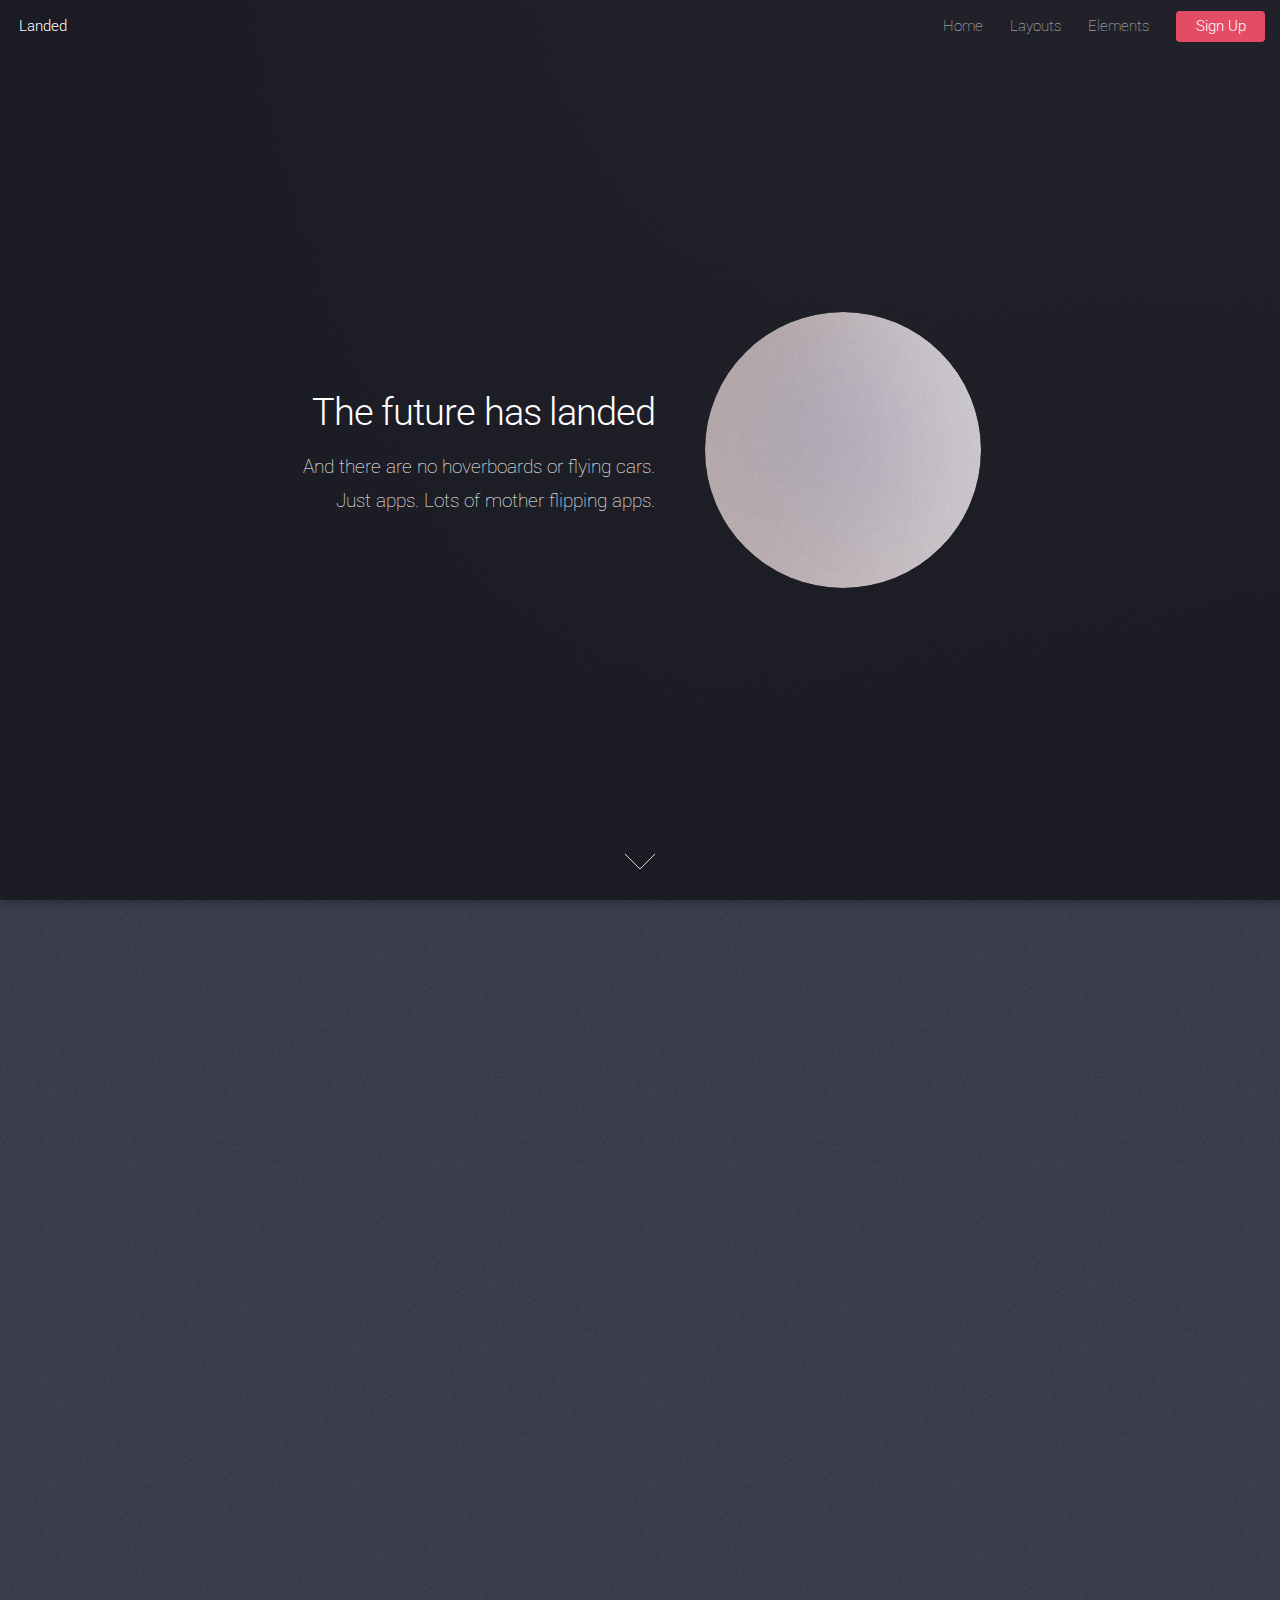
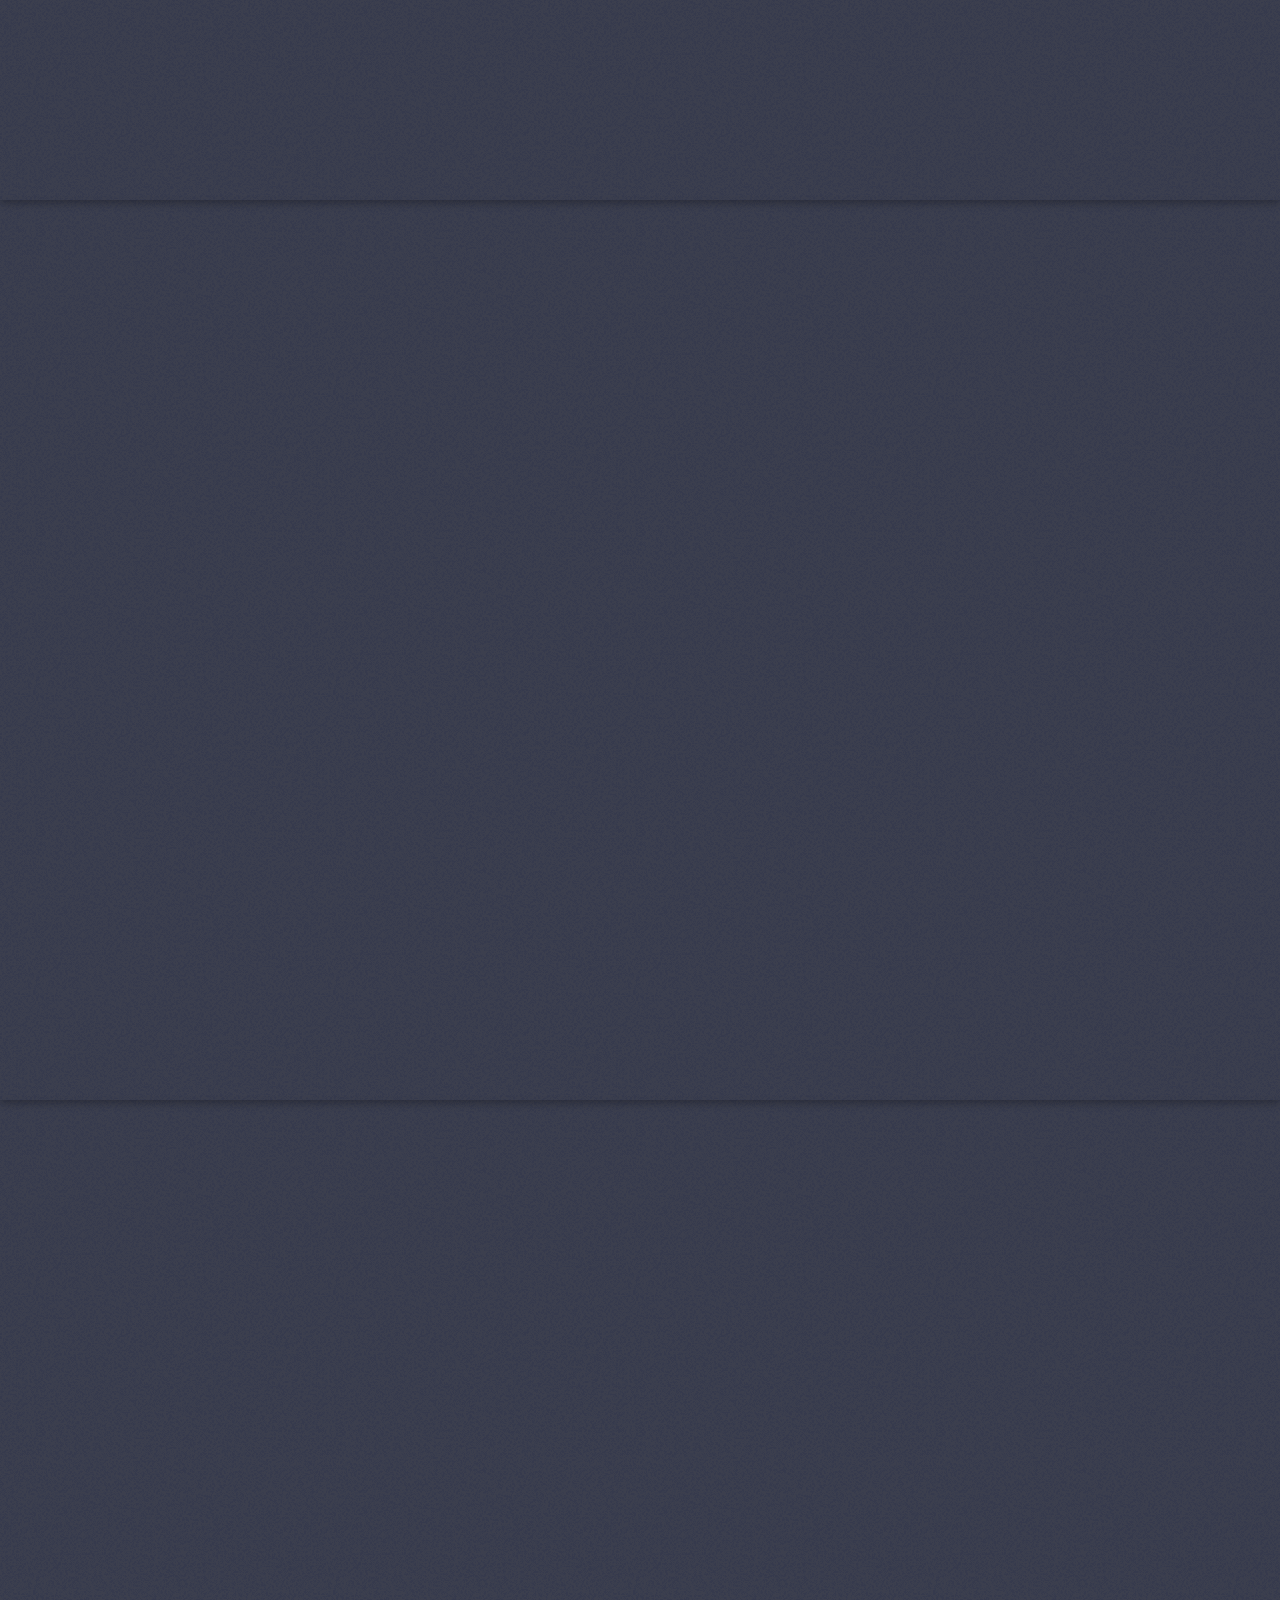
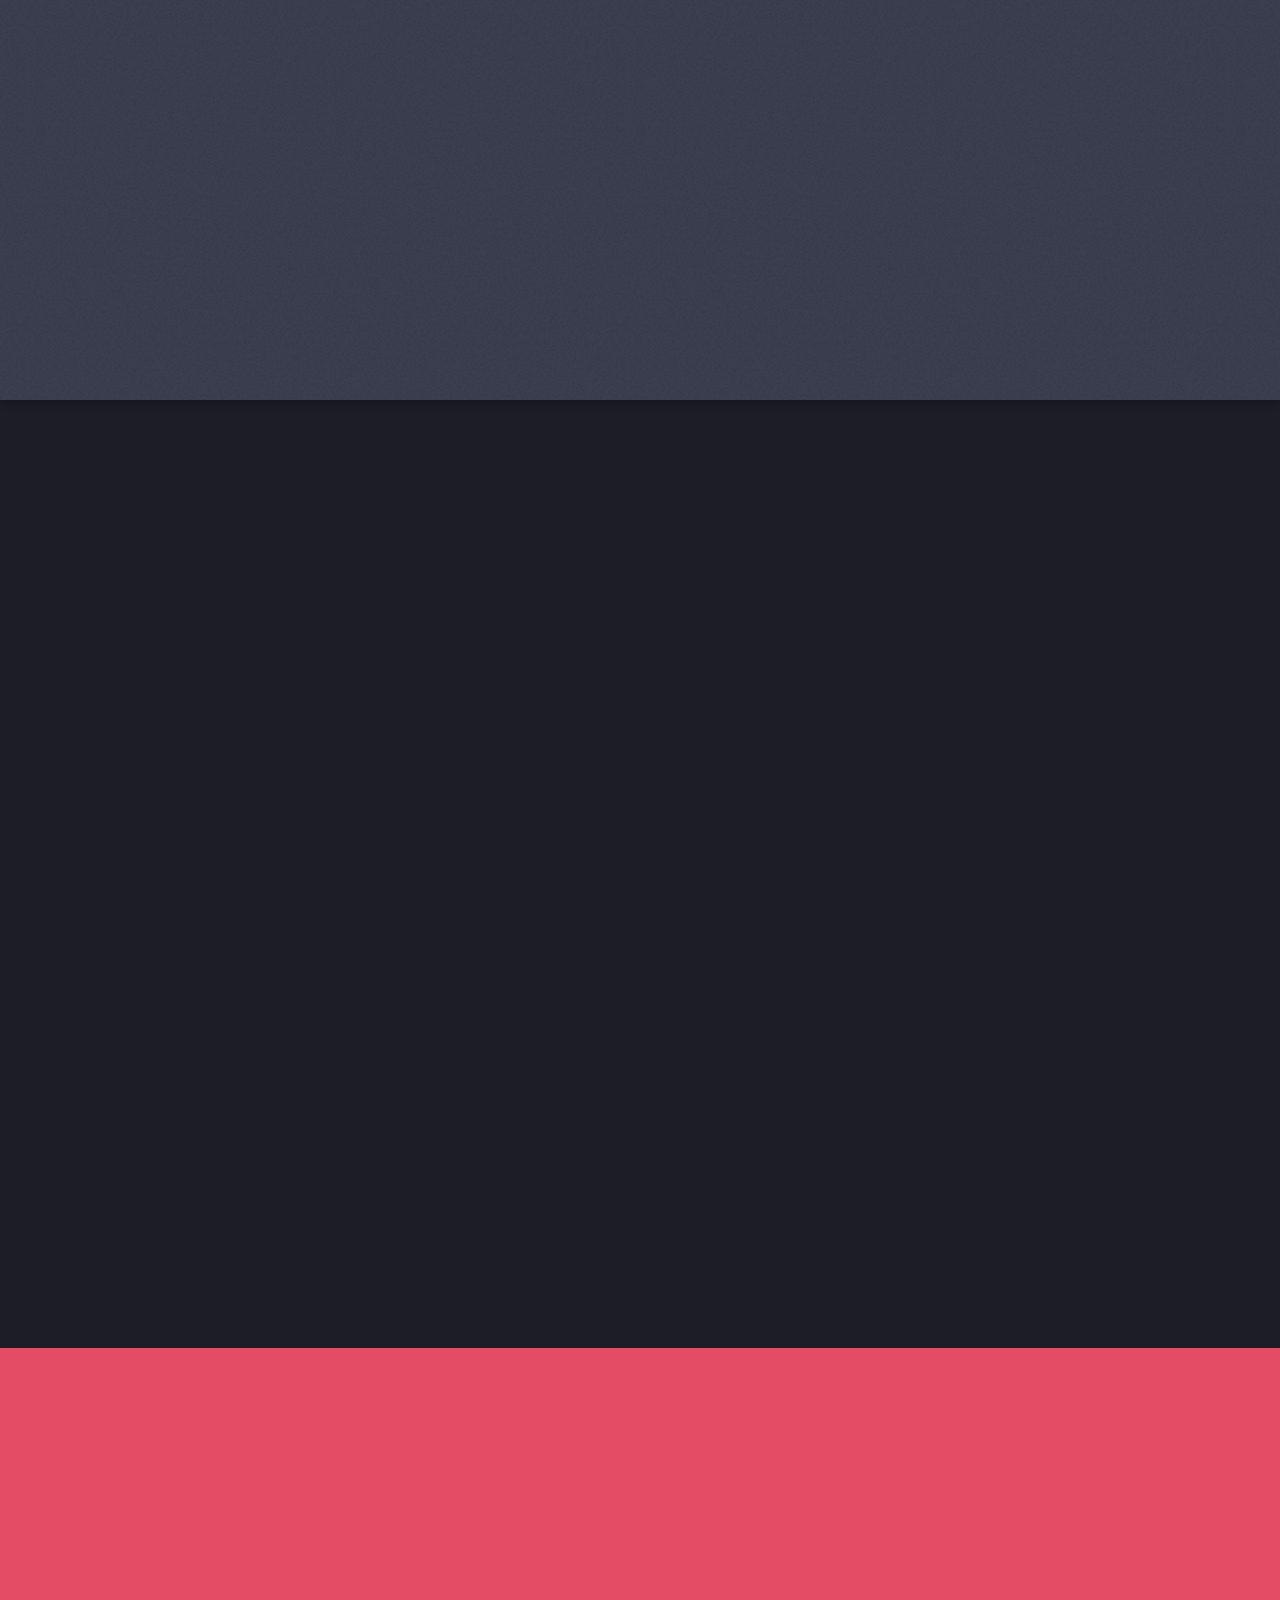
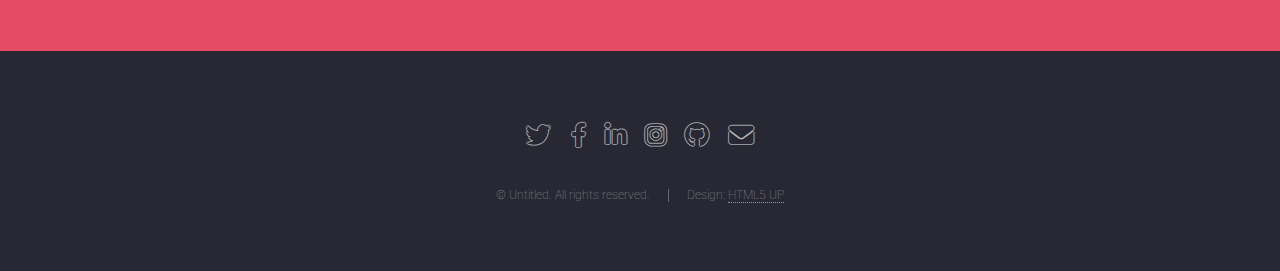
==== index.html @ c70b9d04 "first commit" ====
<!DOCTYPE HTML>
<!--
	Landed by HTML5 UP
	html5up.net | @ajlkn
	Free for personal and commercial use under the CCA 3.0 license (html5up.net/license)
-->
<html>
	<head>
		<title>Landed by HTML5 UP</title>
		<meta charset="utf-8" />
		<meta name="viewport" content="width=device-width, initial-scale=1, user-scalable=no" />
		<link rel="stylesheet" href="assets/css/main.css" />
		<noscript><link rel="stylesheet" href="assets/css/noscript.css" /></noscript>
	</head>
	<body class="is-preload landing">
		<div id="page-wrapper">

			<!-- Header -->
				<header id="header">
					<h1 id="logo"><a href="index.html">Landed</a></h1>
					<nav id="nav">
						<ul>
							<li><a href="index.html">Home</a></li>
							<li>
								<a href="#">Layouts</a>
								<ul>
									<li><a href="left-sidebar.html">Left Sidebar</a></li>
									<li><a href="right-sidebar.html">Right Sidebar</a></li>
									<li><a href="no-sidebar.html">No Sidebar</a></li>
									<li>
										<a href="#">Submenu</a>
										<ul>
											<li><a href="#">Option 1</a></li>
											<li><a href="#">Option 2</a></li>
											<li><a href="#">Option 3</a></li>
											<li><a href="#">Option 4</a></li>
										</ul>
									</li>
								</ul>
							</li>
							<li><a href="elements.html">Elements</a></li>
							<li><a href="#" class="button primary">Sign Up</a></li>
						</ul>
					</nav>
				</header>

			<!-- Banner -->
				<section id="banner">
					<div class="content">
						<header>
							<h2>The future has landed</h2>
							<p>And there are no hoverboards or flying cars.<br />
							Just apps. Lots of mother flipping apps.</p>
						</header>
						<span class="image"><img src="images/pic01.jpg" alt="" /></span>
					</div>
					<a href="#one" class="goto-next scrolly">Next</a>
				</section>

			<!-- One -->
				<section id="one" class="spotlight style1 bottom">
					<span class="image fit main"><img src="images/pic02.jpg" alt="" /></span>
					<div class="content">
						<div class="container">
							<div class="row">
								<div class="col-4 col-12-medium">
									<header>
										<h2>Odio faucibus ipsum integer consequat</h2>
										<p>Nascetur eu nibh vestibulum amet gravida nascetur praesent</p>
									</header>
								</div>
								<div class="col-4 col-12-medium">
									<p>Feugiat accumsan lorem eu ac lorem amet sed accumsan donec.
									Blandit orci porttitor semper. Arcu phasellus tortor enim mi
									nisi praesent dolor adipiscing. Integer mi sed nascetur cep aliquet
									augue varius tempus lobortis porttitor accumsan consequat
									adipiscing lorem dolor.</p>
								</div>
								<div class="col-4 col-12-medium">
									<p>Morbi enim nascetur et placerat lorem sed iaculis neque ante
									adipiscing adipiscing metus massa. Blandit orci porttitor semper.
									Arcu phasellus tortor enim mi mi nisi praesent adipiscing. Integer
									mi sed nascetur cep aliquet augue varius tempus. Feugiat lorem
									ipsum dolor nullam.</p>
								</div>
							</div>
						</div>
					</div>
					<a href="#two" class="goto-next scrolly">Next</a>
				</section>

			<!-- Two -->
				<section id="two" class="spotlight style2 right">
					<span class="image fit main"><img src="images/pic03.jpg" alt="" /></span>
					<div class="content">
						<header>
							<h2>Interdum amet non magna accumsan</h2>
							<p>Nunc commodo accumsan eget id nisi eu col volutpat magna</p>
						</header>
						<p>Feugiat accumsan lorem eu ac lorem amet ac arcu phasellus tortor enim mi mi nisi praesent adipiscing. Integer mi sed nascetur cep aliquet augue varius tempus lobortis porttitor lorem et accumsan consequat adipiscing lorem.</p>
						<ul class="actions">
							<li><a href="#" class="button">Learn More</a></li>
						</ul>
					</div>
					<a href="#three" class="goto-next scrolly">Next</a>
				</section>

			<!-- Three -->
				<section id="three" class="spotlight style3 left">
					<span class="image fit main bottom"><img src="images/pic04.jpg" alt="" /></span>
					<div class="content">
						<header>
							<h2>Interdum felis blandit praesent sed augue</h2>
							<p>Accumsan integer ultricies aliquam vel massa sapien phasellus</p>
						</header>
						<p>Feugiat accumsan lorem eu ac lorem amet ac arcu phasellus tortor enim mi mi nisi praesent adipiscing. Integer mi sed nascetur cep aliquet augue varius tempus lobortis porttitor lorem et accumsan consequat adipiscing lorem.</p>
						<ul class="actions">
							<li><a href="#" class="button">Learn More</a></li>
						</ul>
					</div>
					<a href="#four" class="goto-next scrolly">Next</a>
				</section>

			<!-- Four -->
				<section id="four" class="wrapper style1 special fade-up">
					<div class="container">
						<header class="major">
							<h2>Accumsan sed tempus adipiscing blandit</h2>
							<p>Iaculis ac volutpat vis non enim gravida nisi faucibus posuere arcu consequat</p>
						</header>
						<div class="box alt">
							<div class="row gtr-uniform">
								<section class="col-4 col-6-medium col-12-xsmall">
									<span class="icon solid alt major fa-chart-area"></span>
									<h3>Ipsum sed commodo</h3>
									<p>Feugiat accumsan lorem eu ac lorem amet accumsan donec. Blandit orci porttitor.</p>
								</section>
								<section class="col-4 col-6-medium col-12-xsmall">
									<span class="icon solid alt major fa-comment"></span>
									<h3>Eleifend lorem ornare</h3>
									<p>Feugiat accumsan lorem eu ac lorem amet accumsan donec. Blandit orci porttitor.</p>
								</section>
								<section class="col-4 col-6-medium col-12-xsmall">
									<span class="icon solid alt major fa-flask"></span>
									<h3>Cubilia cep lobortis</h3>
									<p>Feugiat accumsan lorem eu ac lorem amet accumsan donec. Blandit orci porttitor.</p>
								</section>
								<section class="col-4 col-6-medium col-12-xsmall">
									<span class="icon solid alt major fa-paper-plane"></span>
									<h3>Non semper interdum</h3>
									<p>Feugiat accumsan lorem eu ac lorem amet accumsan donec. Blandit orci porttitor.</p>
								</section>
								<section class="col-4 col-6-medium col-12-xsmall">
									<span class="icon solid alt major fa-file"></span>
									<h3>Odio laoreet accumsan</h3>
									<p>Feugiat accumsan lorem eu ac lorem amet accumsan donec. Blandit orci porttitor.</p>
								</section>
								<section class="col-4 col-6-medium col-12-xsmall">
									<span class="icon solid alt major fa-lock"></span>
									<h3>Massa arcu accumsan</h3>
									<p>Feugiat accumsan lorem eu ac lorem amet accumsan donec. Blandit orci porttitor.</p>
								</section>
							</div>
						</div>
						<footer class="major">
							<ul class="actions special">
								<li><a href="#" class="button">Magna sed feugiat</a></li>
							</ul>
						</footer>
					</div>
				</section>

			<!-- Five -->
				<section id="five" class="wrapper style2 special fade">
					<div class="container">
						<header>
							<h2>Magna faucibus lorem diam</h2>
							<p>Ante metus praesent faucibus ante integer id accumsan eleifend</p>
						</header>
						<form method="post" action="#" class="cta">
							<div class="row gtr-uniform gtr-50">
								<div class="col-8 col-12-xsmall"><input type="email" name="email" id="email" placeholder="Your Email Address" /></div>
								<div class="col-4 col-12-xsmall"><input type="submit" value="Get Started" class="fit primary" /></div>
							</div>
						</form>
					</div>
				</section>

			<!-- Footer -->
				<footer id="footer">
					<ul class="icons">
						<li><a href="#" class="icon brands alt fa-twitter"><span class="label">Twitter</span></a></li>
						<li><a href="#" class="icon brands alt fa-facebook-f"><span class="label">Facebook</span></a></li>
						<li><a href="#" class="icon brands alt fa-linkedin-in"><span class="label">LinkedIn</span></a></li>
						<li><a href="#" class="icon brands alt fa-instagram"><span class="label">Instagram</span></a></li>
						<li><a href="#" class="icon brands alt fa-github"><span class="label">GitHub</span></a></li>
						<li><a href="#" class="icon solid alt fa-envelope"><span class="label">Email</span></a></li>
					</ul>
					<ul class="copyright">
						<li>&copy; Untitled. All rights reserved.</li><li>Design: <a href="http://html5up.net">HTML5 UP</a></li>
					</ul>
				</footer>

		</div>

		<!-- Scripts -->
			<script src="assets/js/jquery.min.js"></script>
			<script src="assets/js/jquery.scrolly.min.js"></script>
			<script src="assets/js/jquery.dropotron.min.js"></script>
			<script src="assets/js/jquery.scrollex.min.js"></script>
			<script src="assets/js/browser.min.js"></script>
			<script src="assets/js/breakpoints.min.js"></script>
			<script src="assets/js/util.js"></script>
			<script src="assets/js/main.js"></script>

	</body>
</html>
---- assets/css/main.css ----
@import url("fontawesome-all.min.css");
@import url("https://fonts.googleapis.com/css?family=Roboto:100,300,100italic,300italic");

/*
	Landed by HTML5 UP
	html5up.net | @ajlkn
	Free for personal and commercial use under the CCA 3.0 license (html5up.net/license)
*/

html, body, div, span, applet, object,
iframe, h1, h2, h3, h4, h5, h6, p, blockquote,
pre, a, abbr, acronym, address, big, cite,
code, del, dfn, em, img, ins, kbd, q, s, samp,
small, strike, strong, sub, sup, tt, var, b,
u, i, center, dl, dt, dd, ol, ul, li, fieldset,
form, label, legend, table, caption, tbody,
tfoot, thead, tr, th, td, article, aside,
canvas, details, embed, figure, figcaption,
footer, header, hgroup, menu, nav, output, ruby,
section, summary, time, mark, audio, video {
	margin: 0;
	padding: 0;
	border: 0;
	font-size: 100%;
	font: inherit;
	vertical-align: baseline;}

article, aside, details, figcaption, figure,
footer, header, hgroup, menu, nav, section {
	display: block;}

body {
	line-height: 1;
}

ol, ul {
	list-style: none;
}

blockquote, q {
	quotes: none;
}

	blockquote:before, blockquote:after, q:before, q:after {
		content: '';
		content: none;
	}

table {
	border-collapse: collapse;
	border-spacing: 0;
}

body {
	-webkit-text-size-adjust: none;
}

mark {
	background-color: transparent;
	color: inherit;
}

input::-moz-focus-inner {
	border: 0;
	padding: 0;
}

input, select, textarea {
	-moz-appearance: none;
	-webkit-appearance: none;
	-ms-appearance: none;
	appearance: none;
}

/* Basic */

	html {
		box-sizing: border-box;
	}

	*, *:before, *:after {
		box-sizing: inherit;
	}

	html, body {
		background: #1c1d26;
	}

	body.is-preload *, body.is-preload *:before, body.is-preload *:after {
		-moz-animation: none !important;
		-webkit-animation: none !important;
		-ms-animation: none !important;
		animation: none !important;
		-moz-transition: none !important;
		-webkit-transition: none !important;
		-ms-transition: none !important;
		transition: none !important;
	}

	body, input, select, textarea {
		color: rgba(255, 255, 255, 0.75);
		font-family: "Roboto", Helvetica, sans-serif;
		font-size: 15pt;
		font-weight: 100;
		line-height: 1.75em;
	}

	a {
		-moz-transition: border-color 0.2s ease-in-out, color 0.2s ease-in-out;
		-webkit-transition: border-color 0.2s ease-in-out, color 0.2s ease-in-out;
		-ms-transition: border-color 0.2s ease-in-out, color 0.2s ease-in-out;
		transition: border-color 0.2s ease-in-out, color 0.2s ease-in-out;
		border-bottom: dotted 1px;
		color: #e44c65;
		text-decoration: none;
	}

		a:hover {
			color: #e44c65 !important;
			border-bottom-color: transparent;
		}

	strong, b {
		color: #ffffff;
		font-weight: 300;
	}

	em, i {
		font-style: italic;
	}

	p {
		margin: 0 0 2em 0;
	}

	h1, h2, h3, h4, h5, h6 {
		color: #ffffff;
		font-weight: 300;
		line-height: 1em;
		margin: 0 0 1em 0;
	}

		h1 a, h2 a, h3 a, h4 a, h5 a, h6 a {
			color: inherit;
			border: 0;
		}

	h2 {
		font-size: 2em;
		line-height: 1.5em;
		letter-spacing: -0.025em;
	}

	h3 {
		font-size: 1.35em;
		line-height: 1.5em;
	}

	h4 {
		font-size: 1.1em;
		line-height: 1.5em;
	}

	h5 {
		font-size: 0.9em;
		line-height: 1.5em;
	}

	h6 {
		font-size: 0.7em;
		line-height: 1.5em;
	}

	sub {
		font-size: 0.8em;
		position: relative;
		top: 0.5em;
	}

	sup {
		font-size: 0.8em;
		position: relative;
		top: -0.5em;
	}

	hr {
		border: 0;
		border-bottom: solid 1px rgba(255, 255, 255, 0.3);
		margin: 3em 0;
	}

		hr.major {
			margin: 4em 0;
		}

	blockquote {
		border-left: solid 4px rgba(255, 255, 255, 0.3);
		font-style: italic;
		margin: 0 0 2em 0;
		padding: 0.5em 0 0.5em 2em;
	}

	code {
		background: rgba(255, 255, 255, 0.075);
		border-radius: 4px;
		font-family: "Courier New", monospace;
		font-size: 0.9em;
		margin: 0 0.25em;
		padding: 0.25em 0.65em;
	}

	pre {
		-webkit-overflow-scrolling: touch;
		font-family: "Courier New", monospace;
		font-size: 0.9em;
		margin: 0 0 2em 0;
	}

		pre code {
			display: block;
			line-height: 1.75em;
			padding: 1em 1.5em;
			overflow-x: auto;
		}

	.align-left {
		text-align: left;
	}

	.align-center {
		text-align: center;
	}

	.align-right {
		text-align: right;
	}

/* Loader */

	@-moz-keyframes spinner-show {
		0% {
			opacity: 0;
		}

		100% {
			opacity: 1;
		}
	}

	@-webkit-keyframes spinner-show {
		0% {
			opacity: 0;
		}

		100% {
			opacity: 1;
		}
	}

	@-ms-keyframes spinner-show {
		0% {
			opacity: 0;
		}

		100% {
			opacity: 1;
		}
	}

	@keyframes spinner-show {
		0% {
			opacity: 0;
		}

		100% {
			opacity: 1;
		}
	}

	@-moz-keyframes spinner-hide {
		0% {
			color: rgba(255, 255, 255, 0.15);
			z-index: 100001;
			-moz-transform: scale(1) rotate(0deg);
			-webkit-transform: scale(1) rotate(0deg);
			-ms-transform: scale(1) rotate(0deg);
			transform: scale(1) rotate(0deg);
		}

		99% {
			color: #1c1d26;
			z-index: 100001;
			-moz-transform: scale(0.5) rotate(360deg);
			-webkit-transform: scale(0.5) rotate(360deg);
			-ms-transform: scale(0.5) rotate(360deg);
			transform: scale(0.5) rotate(360deg);
		}

		100% {
			color: #1c1d26;
			z-index: -1;
			-moz-transform: scale(0.5) rotate(360deg);
			-webkit-transform: scale(0.5) rotate(360deg);
			-ms-transform: scale(0.5) rotate(360deg);
			transform: scale(0.5) rotate(360deg);
		}
	}

	@-webkit-keyframes spinner-hide {
		0% {
			color: rgba(255, 255, 255, 0.15);
			z-index: 100001;
			-moz-transform: scale(1) rotate(0deg);
			-webkit-transform: scale(1) rotate(0deg);
			-ms-transform: scale(1) rotate(0deg);
			transform: scale(1) rotate(0deg);
		}

		99% {
			color: #1c1d26;
			z-index: 100001;
			-moz-transform: scale(0.5) rotate(360deg);
			-webkit-transform: scale(0.5) rotate(360deg);
			-ms-transform: scale(0.5) rotate(360deg);
			transform: scale(0.5) rotate(360deg);
		}

		100% {
			color: #1c1d26;
			z-index: -1;
			-moz-transform: scale(0.5) rotate(360deg);
			-webkit-transform: scale(0.5) rotate(360deg);
			-ms-transform: scale(0.5) rotate(360deg);
			transform: scale(0.5) rotate(360deg);
		}
	}

	@-ms-keyframes spinner-hide {
		0% {
			color: rgba(255, 255, 255, 0.15);
			z-index: 100001;
			-moz-transform: scale(1) rotate(0deg);
			-webkit-transform: scale(1) rotate(0deg);
			-ms-transform: scale(1) rotate(0deg);
			transform: scale(1) rotate(0deg);
		}

		99% {
			color: #1c1d26;
			z-index: 100001;
			-moz-transform: scale(0.5) rotate(360deg);
			-webkit-transform: scale(0.5) rotate(360deg);
			-ms-transform: scale(0.5) rotate(360deg);
			transform: scale(0.5) rotate(360deg);
		}

		100% {
			color: #1c1d26;
			z-index: -1;
			-moz-transform: scale(0.5) rotate(360deg);
			-webkit-transform: scale(0.5) rotate(360deg);
			-ms-transform: scale(0.5) rotate(360deg);
			transform: scale(0.5) rotate(360deg);
		}
	}

	@keyframes spinner-hide {
		0% {
			color: rgba(255, 255, 255, 0.15);
			z-index: 100001;
			-moz-transform: scale(1) rotate(0deg);
			-webkit-transform: scale(1) rotate(0deg);
			-ms-transform: scale(1) rotate(0deg);
			transform: scale(1) rotate(0deg);
		}

		99% {
			color: #1c1d26;
			z-index: 100001;
			-moz-transform: scale(0.5) rotate(360deg);
			-webkit-transform: scale(0.5) rotate(360deg);
			-ms-transform: scale(0.5) rotate(360deg);
			transform: scale(0.5) rotate(360deg);
		}

		100% {
			color: #1c1d26;
			z-index: -1;
			-moz-transform: scale(0.5) rotate(360deg);
			-webkit-transform: scale(0.5) rotate(360deg);
			-ms-transform: scale(0.5) rotate(360deg);
			transform: scale(0.5) rotate(360deg);
		}
	}

	@-moz-keyframes spinner-rotate {
		0% {
			-moz-transform: scale(1) rotate(0deg);
			-webkit-transform: scale(1) rotate(0deg);
			-ms-transform: scale(1) rotate(0deg);
			transform: scale(1) rotate(0deg);
		}

		100% {
			-moz-transform: scale(1) rotate(360deg);
			-webkit-transform: scale(1) rotate(360deg);
			-ms-transform: scale(1) rotate(360deg);
			transform: scale(1) rotate(360deg);
		}
	}

	@-webkit-keyframes spinner-rotate {
		0% {
			-moz-transform: scale(1) rotate(0deg);
			-webkit-transform: scale(1) rotate(0deg);
			-ms-transform: scale(1) rotate(0deg);
			transform: scale(1) rotate(0deg);
		}

		100% {
			-moz-transform: scale(1) rotate(360deg);
			-webkit-transform: scale(1) rotate(360deg);
			-ms-transform: scale(1) rotate(360deg);
			transform: scale(1) rotate(360deg);
		}
	}

	@-ms-keyframes spinner-rotate {
		0% {
			-moz-transform: scale(1) rotate(0deg);
			-webkit-transform: scale(1) rotate(0deg);
			-ms-transform: scale(1) rotate(0deg);
			transform: scale(1) rotate(0deg);
		}

		100% {
			-moz-transform: scale(1) rotate(360deg);
			-webkit-transform: scale(1) rotate(360deg);
			-ms-transform: scale(1) rotate(360deg);
			transform: scale(1) rotate(360deg);
		}
	}

	@keyframes spinner-rotate {
		0% {
			-moz-transform: scale(1) rotate(0deg);
			-webkit-transform: scale(1) rotate(0deg);
			-ms-transform: scale(1) rotate(0deg);
			transform: scale(1) rotate(0deg);
		}

		100% {
			-moz-transform: scale(1) rotate(360deg);
			-webkit-transform: scale(1) rotate(360deg);
			-ms-transform: scale(1) rotate(360deg);
			transform: scale(1) rotate(360deg);
		}
	}

	@-moz-keyframes overlay-hide {
		0% {
			opacity: 1;
			z-index: 100000;
		}

		15% {
			opacity: 1;
			z-index: 100000;
		}

		99% {
			opacity: 0;
			z-index: 100000;
		}

		100% {
			opacity: 0;
			z-index: -1;
		}
	}

	@-webkit-keyframes overlay-hide {
		0% {
			opacity: 1;
			z-index: 100000;
		}

		15% {
			opacity: 1;
			z-index: 100000;
		}

		99% {
			opacity: 0;
			z-index: 100000;
		}

		100% {
			opacity: 0;
			z-index: -1;
		}
	}

	@-ms-keyframes overlay-hide {
		0% {
			opacity: 1;
			z-index: 100000;
		}

		15% {
			opacity: 1;
			z-index: 100000;
		}

		99% {
			opacity: 0;
			z-index: 100000;
		}

		100% {
			opacity: 0;
			z-index: -1;
		}
	}

	@keyframes overlay-hide {
		0% {
			opacity: 1;
			z-index: 100000;
		}

		15% {
			opacity: 1;
			z-index: 100000;
		}

		99% {
			opacity: 0;
			z-index: 100000;
		}

		100% {
			opacity: 0;
			z-index: -1;
		}
	}

	body.landing {
		text-decoration: none;
	}

		body.landing:before {
			-moz-osx-font-smoothing: grayscale;
			-webkit-font-smoothing: antialiased;
			display: inline-block;
			font-style: normal;
			font-variant: normal;
			text-rendering: auto;
			line-height: 1;
			text-transform: none !important;
			font-family: 'Font Awesome 5 Free';
			font-weight: 900;
		}

		body.landing:before {
			-moz-animation: spinner-show 1.5s 1 0.25s ease forwards, spinner-hide 0.25s ease-in-out forwards !important;
			-webkit-animation: spinner-show 1.5s 1 0.25s ease forwards, spinner-hide 0.25s ease-in-out forwards !important;
			-ms-animation: spinner-show 1.5s 1 0.25s ease forwards, spinner-hide 0.25s ease-in-out forwards !important;
			animation: spinner-show 1.5s 1 0.25s ease forwards, spinner-hide 0.25s ease-in-out forwards !important;
			-moz-transform-origin: 50% 50%;
			-webkit-transform-origin: 50% 50%;
			-ms-transform-origin: 50% 50%;
			transform-origin: 50% 50%;
			color: rgba(255, 255, 255, 0.15);
			content: '\f1ce';
			cursor: default;
			display: block;
			font-size: 2em;
			height: 2em;
			left: 50%;
			line-height: 2em;
			margin: -1em 0 0 -1em;
			opacity: 0;
			position: fixed;
			text-align: center;
			top: 50%;
			width: 2em;
			z-index: -1;
		}

		body.landing:after {
			-moz-animation: overlay-hide 1.5s ease-in forwards !important;
			-webkit-animation: overlay-hide 1.5s ease-in forwards !important;
			-ms-animation: overlay-hide 1.5s ease-in forwards !important;
			animation: overlay-hide 1.5s ease-in forwards !important;
			background: #1c1d26;
			content: '';
			display: block;
			height: 100%;
			left: 0;
			opacity: 0;
			position: fixed;
			top: 0;
			width: 100%;
			z-index: -1;
		}

		body.landing.is-preload:before {
			-moz-animation: spinner-show 1.5s 1 0.25s ease forwards, spinner-rotate 0.75s infinite linear !important;
			-webkit-animation: spinner-show 1.5s 1 0.25s ease forwards, spinner-rotate 0.75s infinite linear !important;
			-ms-animation: spinner-show 1.5s 1 0.25s ease forwards, spinner-rotate 0.75s infinite linear !important;
			animation: spinner-show 1.5s 1 0.25s ease forwards, spinner-rotate 0.75s infinite linear !important;
			z-index: 100001;
		}

		body.landing.is-preload:after {
			-moz-animation: none !important;
			-webkit-animation: none !important;
			-ms-animation: none !important;
			animation: none !important;
			opacity: 1;
			z-index: 100000;
		}

	@media (-webkit-min-device-pixel-ratio: 2) {

		body.landing:before {
			line-height: 2.025em;
		}

	}

/* Container */

	.container {
		margin: 0 auto;
		max-width: calc(100% - 4em);
		width: 70em;
	}

		.container.xsmall {
			width: 17.5em;
		}

		.container.small {
			width: 35em;
		}

		.container.medium {
			width: 52.5em;
		}

		.container.large {
			width: 87.5em;
		}

		.container.xlarge {
			width: 105em;
		}

		.container.max {
			width: 100%;
		}

		@media screen and (max-width: 1280px) {

			.container {
				width: 90%;
				max-width: 100%;
			}

		}

		@media screen and (max-width: 980px) {

			.container {
				width: 100% !important;
			}

		}

/* Row */

	.row {
		display: flex;
		flex-wrap: wrap;
		box-sizing: border-box;
		align-items: stretch;
	}

		.row > * {
			box-sizing: border-box;
		}

		.row.gtr-uniform > * > :last-child {
			margin-bottom: 0;
		}

		.row.aln-left {
			justify-content: flex-start;
		}

		.row.aln-center {
			justify-content: center;
		}

		.row.aln-right {
			justify-content: flex-end;
		}

		.row.aln-top {
			align-items: flex-start;
		}

		.row.aln-middle {
			align-items: center;
		}

		.row.aln-bottom {
			align-items: flex-end;
		}

		.row > .imp {
			order: -1;
		}

		.row > .col-1 {
			width: 8.33333%;
		}

		.row > .off-1 {
			margin-left: 8.33333%;
		}

		.row > .col-2 {
			width: 16.66667%;
		}

		.row > .off-2 {
			margin-left: 16.66667%;
		}

		.row > .col-3 {
			width: 25%;
		}

		.row > .off-3 {
			margin-left: 25%;
		}

		.row > .col-4 {
			width: 33.33333%;
		}

		.row > .off-4 {
			margin-left: 33.33333%;
		}

		.row > .col-5 {
			width: 41.66667%;
		}

		.row > .off-5 {
			margin-left: 41.66667%;
		}

		.row > .col-6 {
			width: 50%;
		}

		.row > .off-6 {
			margin-left: 50%;
		}

		.row > .col-7 {
			width: 58.33333%;
		}

		.row > .off-7 {
			margin-left: 58.33333%;
		}

		.row > .col-8 {
			width: 66.66667%;
		}

		.row > .off-8 {
			margin-left: 66.66667%;
		}

		.row > .col-9 {
			width: 75%;
		}

		.row > .off-9 {
			margin-left: 75%;
		}

		.row > .col-10 {
			width: 83.33333%;
		}

		.row > .off-10 {
			margin-left: 83.33333%;
		}

		.row > .col-11 {
			width: 91.66667%;
		}

		.row > .off-11 {
			margin-left: 91.66667%;
		}

		.row > .col-12 {
			width: 100%;
		}

		.row > .off-12 {
			margin-left: 100%;
		}

		.row.gtr-0 {
			margin-top: 0;
			margin-left: 0em;
		}

			.row.gtr-0 > * {
				padding: 0 0 0 0em;
			}

			.row.gtr-0.gtr-uniform {
				margin-top: 0em;
			}

				.row.gtr-0.gtr-uniform > * {
					padding-top: 0em;
				}

		.row.gtr-25 {
			margin-top: 0;
			margin-left: -0.625em;
		}

			.row.gtr-25 > * {
				padding: 0 0 0 0.625em;
			}

			.row.gtr-25.gtr-uniform {
				margin-top: -0.625em;
			}

				.row.gtr-25.gtr-uniform > * {
					padding-top: 0.625em;
				}

		.row.gtr-50 {
			margin-top: 0;
			margin-left: -1.25em;
		}

			.row.gtr-50 > * {
				padding: 0 0 0 1.25em;
			}

			.row.gtr-50.gtr-uniform {
				margin-top: -1.25em;
			}

				.row.gtr-50.gtr-uniform > * {
					padding-top: 1.25em;
				}

		.row {
			margin-top: 0;
			margin-left: -2.5em;
		}

			.row > * {
				padding: 0 0 0 2.5em;
			}

			.row.gtr-uniform {
				margin-top: -2.5em;
			}

				.row.gtr-uniform > * {
					padding-top: 2.5em;
				}

		.row.gtr-150 {
			margin-top: 0;
			margin-left: -3.75em;
		}

			.row.gtr-150 > * {
				padding: 0 0 0 3.75em;
			}

			.row.gtr-150.gtr-uniform {
				margin-top: -3.75em;
			}

				.row.gtr-150.gtr-uniform > * {
					padding-top: 3.75em;
				}

		.row.gtr-200 {
			margin-top: 0;
			margin-left: -5em;
		}

			.row.gtr-200 > * {
				padding: 0 0 0 5em;
			}

			.row.gtr-200.gtr-uniform {
				margin-top: -5em;
			}

				.row.gtr-200.gtr-uniform > * {
					padding-top: 5em;
				}

		@media screen and (max-width: 1680px) {

			.row {
				display: flex;
				flex-wrap: wrap;
				box-sizing: border-box;
				align-items: stretch;
			}

				.row > * {
					box-sizing: border-box;
				}

				.row.gtr-uniform > * > :last-child {
					margin-bottom: 0;
				}

				.row.aln-left {
					justify-content: flex-start;
				}

				.row.aln-center {
					justify-content: center;
				}

				.row.aln-right {
					justify-content: flex-end;
				}

				.row.aln-top {
					align-items: flex-start;
				}

				.row.aln-middle {
					align-items: center;
				}

				.row.aln-bottom {
					align-items: flex-end;
				}

				.row > .imp-xlarge {
					order: -1;
				}

				.row > .col-1-xlarge {
					width: 8.33333%;
				}

				.row > .off-1-xlarge {
					margin-left: 8.33333%;
				}

				.row > .col-2-xlarge {
					width: 16.66667%;
				}

				.row > .off-2-xlarge {
					margin-left: 16.66667%;
				}

				.row > .col-3-xlarge {
					width: 25%;
				}

				.row > .off-3-xlarge {
					margin-left: 25%;
				}

				.row > .col-4-xlarge {
					width: 33.33333%;
				}

				.row > .off-4-xlarge {
					margin-left: 33.33333%;
				}

				.row > .col-5-xlarge {
					width: 41.66667%;
				}

				.row > .off-5-xlarge {
					margin-left: 41.66667%;
				}

				.row > .col-6-xlarge {
					width: 50%;
				}

				.row > .off-6-xlarge {
					margin-left: 50%;
				}

				.row > .col-7-xlarge {
					width: 58.33333%;
				}

				.row > .off-7-xlarge {
					margin-left: 58.33333%;
				}

				.row > .col-8-xlarge {
					width: 66.66667%;
				}

				.row > .off-8-xlarge {
					margin-left: 66.66667%;
				}

				.row > .col-9-xlarge {
					width: 75%;
				}

				.row > .off-9-xlarge {
					margin-left: 75%;
				}

				.row > .col-10-xlarge {
					width: 83.33333%;
				}

				.row > .off-10-xlarge {
					margin-left: 83.33333%;
				}

				.row > .col-11-xlarge {
					width: 91.66667%;
				}

				.row > .off-11-xlarge {
					margin-left: 91.66667%;
				}

				.row > .col-12-xlarge {
					width: 100%;
				}

				.row > .off-12-xlarge {
					margin-left: 100%;
				}

				.row.gtr-0 {
					margin-top: 0;
					margin-left: 0em;
				}

					.row.gtr-0 > * {
						padding: 0 0 0 0em;
					}

					.row.gtr-0.gtr-uniform {
						margin-top: 0em;
					}

						.row.gtr-0.gtr-uniform > * {
							padding-top: 0em;
						}

				.row.gtr-25 {
					margin-top: 0;
					margin-left: -0.625em;
				}

					.row.gtr-25 > * {
						padding: 0 0 0 0.625em;
					}

					.row.gtr-25.gtr-uniform {
						margin-top: -0.625em;
					}

						.row.gtr-25.gtr-uniform > * {
							padding-top: 0.625em;
						}

				.row.gtr-50 {
					margin-top: 0;
					margin-left: -1.25em;
				}

					.row.gtr-50 > * {
						padding: 0 0 0 1.25em;
					}

					.row.gtr-50.gtr-uniform {
						margin-top: -1.25em;
					}

						.row.gtr-50.gtr-uniform > * {
							padding-top: 1.25em;
						}

				.row {
					margin-top: 0;
					margin-left: -2.5em;
				}

					.row > * {
						padding: 0 0 0 2.5em;
					}

					.row.gtr-uniform {
						margin-top: -2.5em;
					}

						.row.gtr-uniform > * {
							padding-top: 2.5em;
						}

				.row.gtr-150 {
					margin-top: 0;
					margin-left: -3.75em;
				}

					.row.gtr-150 > * {
						padding: 0 0 0 3.75em;
					}

					.row.gtr-150.gtr-uniform {
						margin-top: -3.75em;
					}

						.row.gtr-150.gtr-uniform > * {
							padding-top: 3.75em;
						}

				.row.gtr-200 {
					margin-top: 0;
					margin-left: -5em;
				}

					.row.gtr-200 > * {
						padding: 0 0 0 5em;
					}

					.row.gtr-200.gtr-uniform {
						margin-top: -5em;
					}

						.row.gtr-200.gtr-uniform > * {
							padding-top: 5em;
						}

		}

		@media screen and (max-width: 1280px) {

			.row {
				display: flex;
				flex-wrap: wrap;
				box-sizing: border-box;
				align-items: stretch;
			}

				.row > * {
					box-sizing: border-box;
				}

				.row.gtr-uniform > * > :last-child {
					margin-bottom: 0;
				}

				.row.aln-left {
					justify-content: flex-start;
				}

				.row.aln-center {
					justify-content: center;
				}

				.row.aln-right {
					justify-content: flex-end;
				}

				.row.aln-top {
					align-items: flex-start;
				}

				.row.aln-middle {
					align-items: center;
				}

				.row.aln-bottom {
					align-items: flex-end;
				}

				.row > .imp-large {
					order: -1;
				}

				.row > .col-1-large {
					width: 8.33333%;
				}

				.row > .off-1-large {
					margin-left: 8.33333%;
				}

				.row > .col-2-large {
					width: 16.66667%;
				}

				.row > .off-2-large {
					margin-left: 16.66667%;
				}

				.row > .col-3-large {
					width: 25%;
				}

				.row > .off-3-large {
					margin-left: 25%;
				}

				.row > .col-4-large {
					width: 33.33333%;
				}

				.row > .off-4-large {
					margin-left: 33.33333%;
				}

				.row > .col-5-large {
					width: 41.66667%;
				}

				.row > .off-5-large {
					margin-left: 41.66667%;
				}

				.row > .col-6-large {
					width: 50%;
				}

				.row > .off-6-large {
					margin-left: 50%;
				}

				.row > .col-7-large {
					width: 58.33333%;
				}

				.row > .off-7-large {
					margin-left: 58.33333%;
				}

				.row > .col-8-large {
					width: 66.66667%;
				}

				.row > .off-8-large {
					margin-left: 66.66667%;
				}

				.row > .col-9-large {
					width: 75%;
				}

				.row > .off-9-large {
					margin-left: 75%;
				}

				.row > .col-10-large {
					width: 83.33333%;
				}

				.row > .off-10-large {
					margin-left: 83.33333%;
				}

				.row > .col-11-large {
					width: 91.66667%;
				}

				.row > .off-11-large {
					margin-left: 91.66667%;
				}

				.row > .col-12-large {
					width: 100%;
				}

				.row > .off-12-large {
					margin-left: 100%;
				}

				.row.gtr-0 {
					margin-top: 0;
					margin-left: 0em;
				}

					.row.gtr-0 > * {
						padding: 0 0 0 0em;
					}

					.row.gtr-0.gtr-uniform {
						margin-top: 0em;
					}

						.row.gtr-0.gtr-uniform > * {
							padding-top: 0em;
						}

				.row.gtr-25 {
					margin-top: 0;
					margin-left: -0.625em;
				}

					.row.gtr-25 > * {
						padding: 0 0 0 0.625em;
					}

					.row.gtr-25.gtr-uniform {
						margin-top: -0.625em;
					}

						.row.gtr-25.gtr-uniform > * {
							padding-top: 0.625em;
						}

				.row.gtr-50 {
					margin-top: 0;
					margin-left: -1.25em;
				}

					.row.gtr-50 > * {
						padding: 0 0 0 1.25em;
					}

					.row.gtr-50.gtr-uniform {
						margin-top: -1.25em;
					}

						.row.gtr-50.gtr-uniform > * {
							padding-top: 1.25em;
						}

				.row {
					margin-top: 0;
					margin-left: -2.5em;
				}

					.row > * {
						padding: 0 0 0 2.5em;
					}

					.row.gtr-uniform {
						margin-top: -2.5em;
					}

						.row.gtr-uniform > * {
							padding-top: 2.5em;
						}

				.row.gtr-150 {
					margin-top: 0;
					margin-left: -3.75em;
				}

					.row.gtr-150 > * {
						padding: 0 0 0 3.75em;
					}

					.row.gtr-150.gtr-uniform {
						margin-top: -3.75em;
					}

						.row.gtr-150.gtr-uniform > * {
							padding-top: 3.75em;
						}

				.row.gtr-200 {
					margin-top: 0;
					margin-left: -5em;
				}

					.row.gtr-200 > * {
						padding: 0 0 0 5em;
					}

					.row.gtr-200.gtr-uniform {
						margin-top: -5em;
					}

						.row.gtr-200.gtr-uniform > * {
							padding-top: 5em;
						}

		}

		@media screen and (max-width: 980px) {

			.row {
				display: flex;
				flex-wrap: wrap;
				box-sizing: border-box;
				align-items: stretch;
			}

				.row > * {
					box-sizing: border-box;
				}

				.row.gtr-uniform > * > :last-child {
					margin-bottom: 0;
				}

				.row.aln-left {
					justify-content: flex-start;
				}

				.row.aln-center {
					justify-content: center;
				}

				.row.aln-right {
					justify-content: flex-end;
				}

				.row.aln-top {
					align-items: flex-start;
				}

				.row.aln-middle {
					align-items: center;
				}

				.row.aln-bottom {
					align-items: flex-end;
				}

				.row > .imp-medium {
					order: -1;
				}

				.row > .col-1-medium {
					width: 8.33333%;
				}

				.row > .off-1-medium {
					margin-left: 8.33333%;
				}

				.row > .col-2-medium {
					width: 16.66667%;
				}

				.row > .off-2-medium {
					margin-left: 16.66667%;
				}

				.row > .col-3-medium {
					width: 25%;
				}

				.row > .off-3-medium {
					margin-left: 25%;
				}

				.row > .col-4-medium {
					width: 33.33333%;
				}

				.row > .off-4-medium {
					margin-left: 33.33333%;
				}

				.row > .col-5-medium {
					width: 41.66667%;
				}

				.row > .off-5-medium {
					margin-left: 41.66667%;
				}

				.row > .col-6-medium {
					width: 50%;
				}

				.row > .off-6-medium {
					margin-left: 50%;
				}

				.row > .col-7-medium {
					width: 58.33333%;
				}

				.row > .off-7-medium {
					margin-left: 58.33333%;
				}

				.row > .col-8-medium {
					width: 66.66667%;
				}

				.row > .off-8-medium {
					margin-left: 66.66667%;
				}

				.row > .col-9-medium {
					width: 75%;
				}

				.row > .off-9-medium {
					margin-left: 75%;
				}

				.row > .col-10-medium {
					width: 83.33333%;
				}

				.row > .off-10-medium {
					margin-left: 83.33333%;
				}

				.row > .col-11-medium {
					width: 91.66667%;
				}

				.row > .off-11-medium {
					margin-left: 91.66667%;
				}

				.row > .col-12-medium {
					width: 100%;
				}

				.row > .off-12-medium {
					margin-left: 100%;
				}

				.row.gtr-0 {
					margin-top: 0;
					margin-left: 0em;
				}

					.row.gtr-0 > * {
						padding: 0 0 0 0em;
					}

					.row.gtr-0.gtr-uniform {
						margin-top: 0em;
					}

						.row.gtr-0.gtr-uniform > * {
							padding-top: 0em;
						}

				.row.gtr-25 {
					margin-top: 0;
					margin-left: -0.625em;
				}

					.row.gtr-25 > * {
						padding: 0 0 0 0.625em;
					}

					.row.gtr-25.gtr-uniform {
						margin-top: -0.625em;
					}

						.row.gtr-25.gtr-uniform > * {
							padding-top: 0.625em;
						}

				.row.gtr-50 {
					margin-top: 0;
					margin-left: -1.25em;
				}

					.row.gtr-50 > * {
						padding: 0 0 0 1.25em;
					}

					.row.gtr-50.gtr-uniform {
						margin-top: -1.25em;
					}

						.row.gtr-50.gtr-uniform > * {
							padding-top: 1.25em;
						}

				.row {
					margin-top: 0;
					margin-left: -2.5em;
				}

					.row > * {
						padding: 0 0 0 2.5em;
					}

					.row.gtr-uniform {
						margin-top: -2.5em;
					}

						.row.gtr-uniform > * {
							padding-top: 2.5em;
						}

				.row.gtr-150 {
					margin-top: 0;
					margin-left: -3.75em;
				}

					.row.gtr-150 > * {
						padding: 0 0 0 3.75em;
					}

					.row.gtr-150.gtr-uniform {
						margin-top: -3.75em;
					}

						.row.gtr-150.gtr-uniform > * {
							padding-top: 3.75em;
						}

				.row.gtr-200 {
					margin-top: 0;
					margin-left: -5em;
				}

					.row.gtr-200 > * {
						padding: 0 0 0 5em;
					}

					.row.gtr-200.gtr-uniform {
						margin-top: -5em;
					}

						.row.gtr-200.gtr-uniform > * {
							padding-top: 5em;
						}

		}

		@media screen and (max-width: 736px) {

			.row {
				display: flex;
				flex-wrap: wrap;
				box-sizing: border-box;
				align-items: stretch;
			}

				.row > * {
					box-sizing: border-box;
				}

				.row.gtr-uniform > * > :last-child {
					margin-bottom: 0;
				}

				.row.aln-left {
					justify-content: flex-start;
				}

				.row.aln-center {
					justify-content: center;
				}

				.row.aln-right {
					justify-content: flex-end;
				}

				.row.aln-top {
					align-items: flex-start;
				}

				.row.aln-middle {
					align-items: center;
				}

				.row.aln-bottom {
					align-items: flex-end;
				}

				.row > .imp-small {
					order: -1;
				}

				.row > .col-1-small {
					width: 8.33333%;
				}

				.row > .off-1-small {
					margin-left: 8.33333%;
				}

				.row > .col-2-small {
					width: 16.66667%;
				}

				.row > .off-2-small {
					margin-left: 16.66667%;
				}

				.row > .col-3-small {
					width: 25%;
				}

				.row > .off-3-small {
					margin-left: 25%;
				}

				.row > .col-4-small {
					width: 33.33333%;
				}

				.row > .off-4-small {
					margin-left: 33.33333%;
				}

				.row > .col-5-small {
					width: 41.66667%;
				}

				.row > .off-5-small {
					margin-left: 41.66667%;
				}

				.row > .col-6-small {
					width: 50%;
				}

				.row > .off-6-small {
					margin-left: 50%;
				}

				.row > .col-7-small {
					width: 58.33333%;
				}

				.row > .off-7-small {
					margin-left: 58.33333%;
				}

				.row > .col-8-small {
					width: 66.66667%;
				}

				.row > .off-8-small {
					margin-left: 66.66667%;
				}

				.row > .col-9-small {
					width: 75%;
				}

				.row > .off-9-small {
					margin-left: 75%;
				}

				.row > .col-10-small {
					width: 83.33333%;
				}

				.row > .off-10-small {
					margin-left: 83.33333%;
				}

				.row > .col-11-small {
					width: 91.66667%;
				}

				.row > .off-11-small {
					margin-left: 91.66667%;
				}

				.row > .col-12-small {
					width: 100%;
				}

				.row > .off-12-small {
					margin-left: 100%;
				}

				.row.gtr-0 {
					margin-top: 0;
					margin-left: 0em;
				}

					.row.gtr-0 > * {
						padding: 0 0 0 0em;
					}

					.row.gtr-0.gtr-uniform {
						margin-top: 0em;
					}

						.row.gtr-0.gtr-uniform > * {
							padding-top: 0em;
						}

				.row.gtr-25 {
					margin-top: 0;
					margin-left: -0.625em;
				}

					.row.gtr-25 > * {
						padding: 0 0 0 0.625em;
					}

					.row.gtr-25.gtr-uniform {
						margin-top: -0.625em;
					}

						.row.gtr-25.gtr-uniform > * {
							padding-top: 0.625em;
						}

				.row.gtr-50 {
					margin-top: 0;
					margin-left: -1.25em;
				}

					.row.gtr-50 > * {
						padding: 0 0 0 1.25em;
					}

					.row.gtr-50.gtr-uniform {
						margin-top: -1.25em;
					}

						.row.gtr-50.gtr-uniform > * {
							padding-top: 1.25em;
						}

				.row {
					margin-top: 0;
					margin-left: -2.5em;
				}

					.row > * {
						padding: 0 0 0 2.5em;
					}

					.row.gtr-uniform {
						margin-top: -2.5em;
					}

						.row.gtr-uniform > * {
							padding-top: 2.5em;
						}

				.row.gtr-150 {
					margin-top: 0;
					margin-left: -3.75em;
				}

					.row.gtr-150 > * {
						padding: 0 0 0 3.75em;
					}

					.row.gtr-150.gtr-uniform {
						margin-top: -3.75em;
					}

						.row.gtr-150.gtr-uniform > * {
							padding-top: 3.75em;
						}

				.row.gtr-200 {
					margin-top: 0;
					margin-left: -5em;
				}

					.row.gtr-200 > * {
						padding: 0 0 0 5em;
					}

					.row.gtr-200.gtr-uniform {
						margin-top: -5em;
					}

						.row.gtr-200.gtr-uniform > * {
							padding-top: 5em;
						}

		}

		@media screen and (max-width: 480px) {

			.row {
				display: flex;
				flex-wrap: wrap;
				box-sizing: border-box;
				align-items: stretch;
			}

				.row > * {
					box-sizing: border-box;
				}

				.row.gtr-uniform > * > :last-child {
					margin-bottom: 0;
				}

				.row.aln-left {
					justify-content: flex-start;
				}

				.row.aln-center {
					justify-content: center;
				}

				.row.aln-right {
					justify-content: flex-end;
				}

				.row.aln-top {
					align-items: flex-start;
				}

				.row.aln-middle {
					align-items: center;
				}

				.row.aln-bottom {
					align-items: flex-end;
				}

				.row > .imp-xsmall {
					order: -1;
				}

				.row > .col-1-xsmall {
					width: 8.33333%;
				}

				.row > .off-1-xsmall {
					margin-left: 8.33333%;
				}

				.row > .col-2-xsmall {
					width: 16.66667%;
				}

				.row > .off-2-xsmall {
					margin-left: 16.66667%;
				}

				.row > .col-3-xsmall {
					width: 25%;
				}

				.row > .off-3-xsmall {
					margin-left: 25%;
				}

				.row > .col-4-xsmall {
					width: 33.33333%;
				}

				.row > .off-4-xsmall {
					margin-left: 33.33333%;
				}

				.row > .col-5-xsmall {
					width: 41.66667%;
				}

				.row > .off-5-xsmall {
					margin-left: 41.66667%;
				}

				.row > .col-6-xsmall {
					width: 50%;
				}

				.row > .off-6-xsmall {
					margin-left: 50%;
				}

				.row > .col-7-xsmall {
					width: 58.33333%;
				}

				.row > .off-7-xsmall {
					margin-left: 58.33333%;
				}

				.row > .col-8-xsmall {
					width: 66.66667%;
				}

				.row > .off-8-xsmall {
					margin-left: 66.66667%;
				}

				.row > .col-9-xsmall {
					width: 75%;
				}

				.row > .off-9-xsmall {
					margin-left: 75%;
				}

				.row > .col-10-xsmall {
					width: 83.33333%;
				}

				.row > .off-10-xsmall {
					margin-left: 83.33333%;
				}

				.row > .col-11-xsmall {
					width: 91.66667%;
				}

				.row > .off-11-xsmall {
					margin-left: 91.66667%;
				}

				.row > .col-12-xsmall {
					width: 100%;
				}

				.row > .off-12-xsmall {
					margin-left: 100%;
				}

				.row.gtr-0 {
					margin-top: 0;
					margin-left: 0em;
				}

					.row.gtr-0 > * {
						padding: 0 0 0 0em;
					}

					.row.gtr-0.gtr-uniform {
						margin-top: 0em;
					}

						.row.gtr-0.gtr-uniform > * {
							padding-top: 0em;
						}

				.row.gtr-25 {
					margin-top: 0;
					margin-left: -0.625em;
				}

					.row.gtr-25 > * {
						padding: 0 0 0 0.625em;
					}

					.row.gtr-25.gtr-uniform {
						margin-top: -0.625em;
					}

						.row.gtr-25.gtr-uniform > * {
							padding-top: 0.625em;
						}

				.row.gtr-50 {
					margin-top: 0;
					margin-left: -1.25em;
				}

					.row.gtr-50 > * {
						padding: 0 0 0 1.25em;
					}

					.row.gtr-50.gtr-uniform {
						margin-top: -1.25em;
					}

						.row.gtr-50.gtr-uniform > * {
							padding-top: 1.25em;
						}

				.row {
					margin-top: 0;
					margin-left: -2.5em;
				}

					.row > * {
						padding: 0 0 0 2.5em;
					}

					.row.gtr-uniform {
						margin-top: -2.5em;
					}

						.row.gtr-uniform > * {
							padding-top: 2.5em;
						}

				.row.gtr-150 {
					margin-top: 0;
					margin-left: -3.75em;
				}

					.row.gtr-150 > * {
						padding: 0 0 0 3.75em;
					}

					.row.gtr-150.gtr-uniform {
						margin-top: -3.75em;
					}

						.row.gtr-150.gtr-uniform > * {
							padding-top: 3.75em;
						}

				.row.gtr-200 {
					margin-top: 0;
					margin-left: -5em;
				}

					.row.gtr-200 > * {
						padding: 0 0 0 5em;
					}

					.row.gtr-200.gtr-uniform {
						margin-top: -5em;
					}

						.row.gtr-200.gtr-uniform > * {
							padding-top: 5em;
						}

		}

/* Section/Article */

	section.special, article.special {
		text-align: center;
	}

	header p {
		color: #ffffff;
		position: relative;
		margin: 0 0 1.5em 0;
	}

	header h2 + p {
		font-size: 1.25em;
		margin-top: -1em;
		line-height: 1.75em;
	}

	header h3 + p {
		font-size: 1.1em;
		margin-top: -0.8em;
		line-height: 1.75em;
	}

	header h4 + p,
	header h5 + p,
	header h6 + p {
		font-size: 0.9em;
		margin-top: -0.6em;
		line-height: 1.5em;
	}

	header.major {
		margin: 0 0 4em 0;
		position: relative;
		text-align: center;
	}

		header.major:after {
			background: #e44c65;
			content: '';
			display: inline-block;
			height: 0.2em;
			max-width: 20em;
			width: 75%;
		}

	footer.major {
		margin: 4em 0 0 0;
	}

/* Form */

	form {
		margin: 0 0 2em 0;
	}

		form.cta {
			max-width: 35em;
			margin-left: auto;
			margin-right: auto;
		}

	label {
		color: #ffffff;
		display: block;
		font-size: 0.9em;
		font-weight: 300;
		margin: 0 0 1em 0;
	}

	input[type="text"],
	input[type="password"],
	input[type="email"],
	select,
	textarea {
		-moz-appearance: none;
		-webkit-appearance: none;
		-ms-appearance: none;
		appearance: none;
		-moz-transition: border-color 0.2s ease-in-out;
		-webkit-transition: border-color 0.2s ease-in-out;
		-ms-transition: border-color 0.2s ease-in-out;
		transition: border-color 0.2s ease-in-out;
		background: transparent;
		border-radius: 4px;
		border: solid 1px rgba(255, 255, 255, 0.3);
		color: inherit;
		display: block;
		outline: 0;
		padding: 0 1em;
		text-decoration: none;
		width: 100%;
	}

		input[type="text"]:invalid,
		input[type="password"]:invalid,
		input[type="email"]:invalid,
		select:invalid,
		textarea:invalid {
			box-shadow: none;
		}

		input[type="text"]:focus,
		input[type="password"]:focus,
		input[type="email"]:focus,
		select:focus,
		textarea:focus {
			border-color: #e44c65;
		}

	select {
		background-image: url("data:image/svg+xml;charset=utf8,%3Csvg xmlns='http://www.w3.org/2000/svg' width='40' height='40' preserveAspectRatio='none' viewBox='0 0 40 40'%3E%3Cpath d='M9.4,12.3l10.4,10.4l10.4-10.4c0.2-0.2,0.5-0.4,0.9-0.4c0.3,0,0.6,0.1,0.9,0.4l3.3,3.3c0.2,0.2,0.4,0.5,0.4,0.9 c0,0.4-0.1,0.6-0.4,0.9L20.7,31.9c-0.2,0.2-0.5,0.4-0.9,0.4c-0.3,0-0.6-0.1-0.9-0.4L4.3,17.3c-0.2-0.2-0.4-0.5-0.4-0.9 c0-0.4,0.1-0.6,0.4-0.9l3.3-3.3c0.2-0.2,0.5-0.4,0.9-0.4S9.1,12.1,9.4,12.3z' fill='rgba(255, 255, 255, 0.3)' /%3E%3C/svg%3E");
		background-size: 1.25rem;
		background-repeat: no-repeat;
		background-position: calc(100% - 1rem) center;
		height: 3em;
		padding-right: 3em;
		text-overflow: ellipsis;
	}

		select option {
			color: #ffffff;
			background: #1c1d26;
		}

		select:focus::-ms-value {
			background-color: transparent;
		}

		select::-ms-expand {
			display: none;
		}

	input[type="text"],
	input[type="password"],
	input[type="email"],
	select {
		height: 3em;
	}

	textarea {
		padding: 0.75em 1em;
	}

	input[type="checkbox"],
	input[type="radio"] {
		-moz-appearance: none;
		-webkit-appearance: none;
		-ms-appearance: none;
		appearance: none;
		display: block;
		float: left;
		margin-right: -2em;
		opacity: 0;
		width: 1em;
		z-index: -1;
	}

		input[type="checkbox"] + label,
		input[type="radio"] + label {
			text-decoration: none;
			color: rgba(255, 255, 255, 0.75);
			cursor: pointer;
			display: inline-block;
			font-size: 1em;
			font-weight: 100;
			padding-left: 2.55em;
			padding-right: 0.75em;
			position: relative;
		}

			input[type="checkbox"] + label:before,
			input[type="radio"] + label:before {
				-moz-osx-font-smoothing: grayscale;
				-webkit-font-smoothing: antialiased;
				display: inline-block;
				font-style: normal;
				font-variant: normal;
				text-rendering: auto;
				line-height: 1;
				text-transform: none !important;
				font-family: 'Font Awesome 5 Free';
				font-weight: 900;
			}

			input[type="checkbox"] + label:before,
			input[type="radio"] + label:before {
				border-radius: 4px;
				border: solid 1px rgba(255, 255, 255, 0.3);
				content: '';
				display: inline-block;
				font-size: 0.8em;
				height: 2.25em;
				left: 0;
				line-height: 2.25em;
				position: absolute;
				text-align: center;
				top: 0;
				width: 2.25em;
			}

		input[type="checkbox"]:checked + label:before,
		input[type="radio"]:checked + label:before {
			background: rgba(255, 255, 255, 0.25);
			color: #ffffff;
			content: '\f00c';
		}

		input[type="checkbox"]:focus + label:before,
		input[type="radio"]:focus + label:before {
			border-color: #e44c65;
		}

	input[type="checkbox"] + label:before {
		border-radius: 4px;
	}

	input[type="radio"] + label:before {
		border-radius: 100%;
	}

	::-webkit-input-placeholder {
		color: rgba(255, 255, 255, 0.5) !important;
		opacity: 1.0;
	}

	:-moz-placeholder {
		color: rgba(255, 255, 255, 0.5) !important;
		opacity: 1.0;
	}

	::-moz-placeholder {
		color: rgba(255, 255, 255, 0.5) !important;
		opacity: 1.0;
	}

	:-ms-input-placeholder {
		color: rgba(255, 255, 255, 0.5) !important;
		opacity: 1.0;
	}

/* Box */

	.box {
		border-radius: 4px;
		border: solid 1px rgba(255, 255, 255, 0.3);
		margin-bottom: 2em;
		padding: 1.5em;
	}

		.box > :last-child,
		.box > :last-child > :last-child,
		.box > :last-child > :last-child > :last-child {
			margin-bottom: 0;
		}

		.box.alt {
			border: 0;
			border-radius: 0;
			padding: 0;
		}

/* Icon */

	.icon {
		text-decoration: none;
		border-bottom: none;
		position: relative;
	}

		.icon:before {
			-moz-osx-font-smoothing: grayscale;
			-webkit-font-smoothing: antialiased;
			display: inline-block;
			font-style: normal;
			font-variant: normal;
			text-rendering: auto;
			line-height: 1;
			text-transform: none !important;
			font-family: 'Font Awesome 5 Free';
			font-weight: 400;
		}

		.icon > .label {
			display: none;
		}

		.icon:before {
			line-height: inherit;
		}

		.icon.solid:before {
			font-weight: 900 !important;
		}

		.icon.brands:before {
			font-family: 'Font Awesome 5 Brands' !important;
		}

		.icon.alt {
			text-decoration: none;
		}

			.icon.alt:before {
				-moz-osx-font-smoothing: grayscale;
				-webkit-font-smoothing: antialiased;
				display: inline-block;
				font-style: normal;
				font-variant: normal;
				text-rendering: auto;
				line-height: 1;
				text-transform: none !important;
				font-family: 'Font Awesome 5 Free';
				font-weight: 400;
			}

			.icon.alt:before {
				color: #1c1d26 !important;
				text-shadow: 1px 0 0 #ffffff, -1px 0 0 #ffffff, 0 1px 0 #ffffff, 0 -1px 0 #ffffff;
			}

		.icon.major {
			background: #272833;
			border-radius: 100%;
			cursor: default;
			display: inline-block;
			height: 6em;
			line-height: 5.65em;
			margin: 0 0 2em 0;
			text-align: center;
			width: 6em;
		}

			.icon.major:before {
				font-size: 2.25em;
			}

			.icon.major.alt {
				text-decoration: none;
			}

				.icon.major.alt:before {
					-moz-osx-font-smoothing: grayscale;
					-webkit-font-smoothing: antialiased;
					display: inline-block;
					font-style: normal;
					font-variant: normal;
					text-rendering: auto;
					line-height: 1;
					text-transform: none !important;
					font-family: 'Font Awesome 5 Free';
					font-weight: 400;
				}

				.icon.major.alt:before {
					color: #272833 !important;
					text-shadow: 1px 0 0 #ffffff, -1px 0 0 #ffffff, 0 1px 0 #ffffff, 0 -1px 0 #ffffff;
				}

/* Image */

	.image {
		border-radius: 4px;
		border: 0;
		display: inline-block;
		position: relative;
		overflow: hidden;
	}

		.image:before {
			content: '';
			display: block;
			position: absolute;
			left: 0;
			top: 0;
			background-image: url("images/overlay.png");
			width: 100%;
			height: 100%;
			z-index: 1;
		}

		.image img {
			border-radius: 4px;
			display: block;
		}

		.image.left {
			float: left;
			margin: 0 1.5em 1em 0;
			top: 0.25em;
		}

		.image.right {
			float: right;
			margin: 0 0 1em 1.5em;
			top: 0.25em;
		}

		.image.left, .image.right {
			max-width: 40%;
		}

			.image.left img, .image.right img {
				width: 100%;
			}

		.image.fit {
			display: block;
			margin: 0 0 2em 0;
			width: 100%;
		}

			.image.fit img {
				width: 100%;
			}

/* List */

	ol {
		list-style: decimal;
		margin: 0 0 2em 0;
		padding-left: 1.25em;
	}

		ol li {
			padding-left: 0.25em;
		}

	ul {
		list-style: disc;
		margin: 0 0 2em 0;
		padding-left: 1em;
	}

		ul li {
			padding-left: 0.5em;
		}

		ul.alt {
			list-style: none;
			padding-left: 0;
		}

			ul.alt li {
				border-top: solid 1px rgba(255, 255, 255, 0.3);
				padding: 0.5em 0;
			}

				ul.alt li:first-child {
					border-top: 0;
					padding-top: 0;
				}

	dl {
		margin: 0 0 2em 0;
	}

/* Icons */

	ul.icons {
		cursor: default;
		list-style: none;
		padding-left: 0;
	}

		ul.icons li {
			display: inline-block;
			height: 2.5em;
			line-height: 2.5em;
			padding: 0 0.5em;
		}

			ul.icons li .icon {
				font-size: 0.8em;
			}

				ul.icons li .icon:before {
					font-size: 2em;
				}

/* Actions */

	ul.actions {
		display: -moz-flex;
		display: -webkit-flex;
		display: -ms-flex;
		display: flex;
		cursor: default;
		list-style: none;
		margin-left: -1em;
		padding-left: 0;
	}

		ul.actions li {
			padding: 0 0 0 1em;
			vertical-align: middle;
		}

		ul.actions.special {
			-moz-justify-content: center;
			-webkit-justify-content: center;
			-ms-justify-content: center;
			justify-content: center;
			width: 100%;
			margin-left: 0;
		}

			ul.actions.special li:first-child {
				padding-left: 0;
			}

		ul.actions.stacked {
			-moz-flex-direction: column;
			-webkit-flex-direction: column;
			-ms-flex-direction: column;
			flex-direction: column;
			margin-left: 0;
		}

			ul.actions.stacked li {
				padding: 1.3em 0 0 0;
			}

				ul.actions.stacked li:first-child {
					padding-top: 0;
				}

		ul.actions.fit {
			width: calc(100% + 1em);
		}

			ul.actions.fit li {
				-moz-flex-grow: 1;
				-webkit-flex-grow: 1;
				-ms-flex-grow: 1;
				flex-grow: 1;
				-moz-flex-shrink: 1;
				-webkit-flex-shrink: 1;
				-ms-flex-shrink: 1;
				flex-shrink: 1;
				width: 100%;
			}

				ul.actions.fit li > * {
					width: 100%;
				}

			ul.actions.fit.stacked {
				width: 100%;
			}

		@media screen and (max-width: 480px) {

			ul.actions:not(.fixed) {
				-moz-flex-direction: column;
				-webkit-flex-direction: column;
				-ms-flex-direction: column;
				flex-direction: column;
				margin-left: 0;
				width: 100% !important;
			}

				ul.actions:not(.fixed) li {
					-moz-flex-grow: 1;
					-webkit-flex-grow: 1;
					-ms-flex-grow: 1;
					flex-grow: 1;
					-moz-flex-shrink: 1;
					-webkit-flex-shrink: 1;
					-ms-flex-shrink: 1;
					flex-shrink: 1;
					padding: 1em 0 0 0;
					text-align: center;
					width: 100%;
				}

					ul.actions:not(.fixed) li > * {
						width: 100%;
					}

					ul.actions:not(.fixed) li:first-child {
						padding-top: 0;
					}

					ul.actions:not(.fixed) li input[type="submit"],
					ul.actions:not(.fixed) li input[type="reset"],
					ul.actions:not(.fixed) li input[type="button"],
					ul.actions:not(.fixed) li button,
					ul.actions:not(.fixed) li .button {
						width: 100%;
					}

						ul.actions:not(.fixed) li input[type="submit"].icon:before,
						ul.actions:not(.fixed) li input[type="reset"].icon:before,
						ul.actions:not(.fixed) li input[type="button"].icon:before,
						ul.actions:not(.fixed) li button.icon:before,
						ul.actions:not(.fixed) li .button.icon:before {
							margin-left: -0.5em;
						}

		}

/* Table */

	.table-wrapper {
		-webkit-overflow-scrolling: touch;
		overflow-x: auto;
	}

	table {
		margin: 0 0 2em 0;
		width: 100%;
	}

		table tbody tr {
			border: solid 1px rgba(255, 255, 255, 0.3);
			border-left: 0;
			border-right: 0;
		}

			table tbody tr:nth-child(2n + 1) {
				background-color: rgba(255, 255, 255, 0.075);
			}

		table td {
			padding: 0.75em 0.75em;
		}

		table th {
			color: #ffffff;
			font-size: 0.9em;
			font-weight: 300;
			padding: 0 0.75em 0.75em 0.75em;
			text-align: left;
		}

		table thead {
			border-bottom: solid 1px rgba(255, 255, 255, 0.3);
		}

		table tfoot {
			border-top: solid 1px rgba(255, 255, 255, 0.3);
		}

		table.alt {
			border-collapse: separate;
		}

			table.alt tbody tr td {
				border: solid 1px rgba(255, 255, 255, 0.3);
				border-left-width: 0;
				border-top-width: 0;
			}

				table.alt tbody tr td:first-child {
					border-left-width: 1px;
				}

			table.alt tbody tr:first-child td {
				border-top-width: 1px;
			}

			table.alt thead {
				border-bottom: 0;
			}

			table.alt tfoot {
				border-top: 0;
			}

/* Button */

	input[type="submit"],
	input[type="reset"],
	input[type="button"],
	.button {
		-moz-appearance: none;
		-webkit-appearance: none;
		-ms-appearance: none;
		appearance: none;
		-moz-transition: background-color 0.2s ease-in-out, color 0.2s ease-in-out, box-shadow 0.2s ease-in-out;
		-webkit-transition: background-color 0.2s ease-in-out, color 0.2s ease-in-out, box-shadow 0.2s ease-in-out;
		-ms-transition: background-color 0.2s ease-in-out, color 0.2s ease-in-out, box-shadow 0.2s ease-in-out;
		transition: background-color 0.2s ease-in-out, color 0.2s ease-in-out, box-shadow 0.2s ease-in-out;
		background-color: transparent;
		border-radius: 4px;
		border: 0;
		box-shadow: inset 0 0 0 1px rgba(255, 255, 255, 0.3);
		color: #ffffff !important;
		cursor: pointer;
		display: inline-block;
		font-weight: 300;
		height: 3em;
		line-height: 3em;
		padding: 0 2.25em;
		text-align: center;
		text-decoration: none;
		white-space: nowrap;
	}

		input[type="submit"]:hover, input[type="submit"]:active,
		input[type="reset"]:hover,
		input[type="reset"]:active,
		input[type="button"]:hover,
		input[type="button"]:active,
		.button:hover,
		.button:active {
			box-shadow: inset 0 0 0 1px #e44c65;
			color: #e44c65 !important;
		}

		input[type="submit"]:active,
		input[type="reset"]:active,
		input[type="button"]:active,
		.button:active {
			background-color: rgba(228, 76, 101, 0.15);
		}

		input[type="submit"].icon:before,
		input[type="reset"].icon:before,
		input[type="button"].icon:before,
		.button.icon:before {
			margin-right: 0.5em;
		}

		input[type="submit"].fit,
		input[type="reset"].fit,
		input[type="button"].fit,
		.button.fit {
			width: 100%;
		}

		input[type="submit"].small,
		input[type="reset"].small,
		input[type="button"].small,
		.button.small {
			font-size: 0.8em;
		}

		input[type="submit"].large,
		input[type="reset"].large,
		input[type="button"].large,
		.button.large {
			font-size: 1.35em;
		}

		input[type="submit"].primary,
		input[type="reset"].primary,
		input[type="button"].primary,
		.button.primary {
			background-color: #e44c65;
			box-shadow: none;
			color: #ffffff !important;
		}

			input[type="submit"].primary:hover,
			input[type="reset"].primary:hover,
			input[type="button"].primary:hover,
			.button.primary:hover {
				background-color: #e76278;
			}

			input[type="submit"].primary:active,
			input[type="reset"].primary:active,
			input[type="button"].primary:active,
			.button.primary:active {
				background-color: #e13652;
			}

		input[type="submit"].disabled, input[type="submit"]:disabled,
		input[type="reset"].disabled,
		input[type="reset"]:disabled,
		input[type="button"].disabled,
		input[type="button"]:disabled,
		.button.disabled,
		.button:disabled {
			background-color: rgba(255, 255, 255, 0.3) !important;
			box-shadow: none !important;
			color: #ffffff !important;
			cursor: default;
			opacity: 0.25;
		}

/* Goto Next */

	.goto-next {
		border: 0;
		bottom: 0;
		display: block;
		height: 5em;
		left: 50%;
		margin: 0 0 0 -5em;
		overflow: hidden;
		position: absolute;
		text-indent: 10em;
		white-space: nowrap;
		width: 10em;
		z-index: 1;
	}

		.goto-next:before {
			background-image: url("images/arrow.svg");
			background-position: center center;
			background-repeat: no-repeat;
			background-size: contain;
			content: '';
			display: block;
			height: 1.5em;
			left: 50%;
			margin: -0.75em 0 0 -1em;
			position: absolute;
			top: 50%;
			width: 2em;
			z-index: 1;
		}

/* Spotlight */

	.spotlight {
		background-attachment: fixed;
		background-position: center center;
		background-size: cover;
		box-shadow: 0 0.25em 0.5em 0 rgba(0, 0, 0, 0.25);
		height: 100vh;
		overflow: hidden;
		position: relative;
	}

		.spotlight:nth-last-of-type(1) {
			z-index: 1;
		}

		.spotlight:nth-last-of-type(2) {
			z-index: 2;
		}

		.spotlight:nth-last-of-type(3) {
			z-index: 3;
		}

		.spotlight:nth-last-of-type(4) {
			z-index: 4;
		}

		.spotlight:nth-last-of-type(5) {
			z-index: 5;
		}

		.spotlight:nth-last-of-type(6) {
			z-index: 6;
		}

		.spotlight:nth-last-of-type(7) {
			z-index: 7;
		}

		.spotlight:nth-last-of-type(8) {
			z-index: 8;
		}

		.spotlight:nth-last-of-type(9) {
			z-index: 9;
		}

		.spotlight:nth-last-of-type(10) {
			z-index: 10;
		}

		.spotlight:nth-last-of-type(11) {
			z-index: 11;
		}

		.spotlight:nth-last-of-type(12) {
			z-index: 12;
		}

		.spotlight:nth-last-of-type(13) {
			z-index: 13;
		}

		.spotlight:nth-last-of-type(14) {
			z-index: 14;
		}

		.spotlight:nth-last-of-type(15) {
			z-index: 15;
		}

		.spotlight:nth-last-of-type(16) {
			z-index: 16;
		}

		.spotlight:nth-last-of-type(17) {
			z-index: 17;
		}

		.spotlight:nth-last-of-type(18) {
			z-index: 18;
		}

		.spotlight:nth-last-of-type(19) {
			z-index: 19;
		}

		.spotlight:nth-last-of-type(20) {
			z-index: 20;
		}

		.spotlight:before {
			background-image: url("images/overlay.png");
			content: '';
			display: block;
			height: 100%;
			left: 0;
			top: 0;
			width: 100%;
		}

		.spotlight .image.main {
			display: none;
		}

			.spotlight .image.main img {
				position: relative;
			}

		.spotlight .content {
			-moz-transform: translate(0,0);
			-webkit-transform: translate(0,0);
			-ms-transform: translate(0,0);
			transform: translate(0,0);
			-moz-transition: -moz-transform 1s ease, opacity 1s ease;
			-webkit-transition: -webkit-transform 1s ease, opacity 1s ease;
			-ms-transition: -ms-transform 1s ease, opacity 1s ease;
			transition: transform 1s ease, opacity 1s ease;
			background: rgba(23, 24, 32, 0.95);
			border-style: solid;
			opacity: 1;
			position: absolute;
		}

		.spotlight .goto-next {
			-moz-transform: translate(0,0);
			-webkit-transform: translate(0,0);
			-ms-transform: translate(0,0);
			transform: translate(0,0);
			-moz-transition: -moz-transform 0.75s ease, opacity 1s ease-in;
			-webkit-transition: -webkit-transform 0.75s ease, opacity 1s ease-in;
			-ms-transition: -ms-transform 0.75s ease, opacity 1s ease-in;
			transition: transform 0.75s ease, opacity 1s ease-in;
			-moz-transition-delay: 0.5s;
			-webkit-transition-delay: 0.5s;
			-ms-transition-delay: 0.5s;
			transition-delay: 0.5s;
			opacity: 1;
		}

		.spotlight.top .content, .spotlight.bottom .content {
			left: 0;
			padding: 5.1em 0 3.1em 0;
			width: 100%;
		}

		.spotlight.top .content {
			border-bottom-width: 0.35em;
			top: 0;
		}

		.spotlight.bottom .content {
			border-top-width: 0.35em;
			bottom: 0;
		}

		.spotlight.left .content, .spotlight.right .content {
			height: 101%;
			padding: 6em 3em;
			top: 0;
			width: 28em;
		}

		.spotlight.left .content {
			border-right-width: 0.35em;
			left: 0;
		}

		.spotlight.right .content {
			border-left-width: 0.35em;
			right: 0;
		}

		.spotlight.style1 .content {
			border-color: #e44c65;
		}

		.spotlight.style2 .content {
			border-color: #5480f1;
		}

		.spotlight.style3 .content {
			border-color: #39c088;
		}

		.spotlight.inactive .content {
			opacity: 0;
		}

		.spotlight.inactive .goto-next {
			-moz-transform: translate(0,1.5em);
			-webkit-transform: translate(0,1.5em);
			-ms-transform: translate(0,1.5em);
			transform: translate(0,1.5em);
			opacity: 0;
		}

		.spotlight.inactive.top .content {
			-moz-transform: translate(0,-5em);
			-webkit-transform: translate(0,-5em);
			-ms-transform: translate(0,-5em);
			transform: translate(0,-5em);
		}

		.spotlight.inactive.bottom .content {
			-moz-transform: translate(0,5em);
			-webkit-transform: translate(0,5em);
			-ms-transform: translate(0,5em);
			transform: translate(0,5em);
		}

		.spotlight.inactive.left .content {
			-moz-transform: translate(-5em,0);
			-webkit-transform: translate(-5em,0);
			-ms-transform: translate(-5em,0);
			transform: translate(-5em,0);
		}

		.spotlight.inactive.right .content {
			-moz-transform: translate(5em,0);
			-webkit-transform: translate(5em,0);
			-ms-transform: translate(5em,0);
			transform: translate(5em,0);
		}

	body.is-touch .spotlight {
		background-attachment: scroll;
	}

/* Wrapper */

	.wrapper {
		padding: 6em 0 4em 0;
	}

		.wrapper.style2 {
			background: #e44c65;
		}

			.wrapper.style2 input[type="text"]:focus,
			.wrapper.style2 input[type="password"]:focus,
			.wrapper.style2 input[type="email"]:focus,
			.wrapper.style2 select:focus,
			.wrapper.style2 textarea:focus {
				border-color: rgba(255, 255, 255, 0.5);
			}

			.wrapper.style2 input[type="submit"]:hover, .wrapper.style2 input[type="submit"]:active,
			.wrapper.style2 input[type="reset"]:hover,
			.wrapper.style2 input[type="reset"]:active,
			.wrapper.style2 input[type="button"]:hover,
			.wrapper.style2 input[type="button"]:active,
			.wrapper.style2 .button:hover,
			.wrapper.style2 .button:active {
				background-color: rgba(255, 255, 255, 0.075) !important;
				box-shadow: inset 0 0 0 1px rgba(255, 255, 255, 0.5) !important;
				color: #ffffff !important;
			}

			.wrapper.style2 input[type="submit"]:active,
			.wrapper.style2 input[type="reset"]:active,
			.wrapper.style2 input[type="button"]:active,
			.wrapper.style2 .button:active {
				background-color: rgba(255, 255, 255, 0.25) !important;
			}

			.wrapper.style2 input[type="submit"].primary,
			.wrapper.style2 input[type="reset"].primary,
			.wrapper.style2 input[type="button"].primary,
			.wrapper.style2 .button.primary {
				background-color: #ffffff;
				color: #e44c65 !important;
			}

				.wrapper.style2 input[type="submit"].primary:hover, .wrapper.style2 input[type="submit"].primary:active,
				.wrapper.style2 input[type="reset"].primary:hover,
				.wrapper.style2 input[type="reset"].primary:active,
				.wrapper.style2 input[type="button"].primary:hover,
				.wrapper.style2 input[type="button"].primary:active,
				.wrapper.style2 .button.primary:hover,
				.wrapper.style2 .button.primary:active {
					background-color: rgba(255, 255, 255, 0.075) !important;
					box-shadow: inset 0 0 0 1px rgba(255, 255, 255, 0.5) !important;
					color: #ffffff !important;
				}

				.wrapper.style2 input[type="submit"].primary:active,
				.wrapper.style2 input[type="reset"].primary:active,
				.wrapper.style2 input[type="button"].primary:active,
				.wrapper.style2 .button.primary:active {
					background-color: rgba(255, 255, 255, 0.25) !important;
				}

		.wrapper.fade-down > .container {
			-moz-transform: translate(0,0);
			-webkit-transform: translate(0,0);
			-ms-transform: translate(0,0);
			transform: translate(0,0);
			-moz-transition: -moz-transform 1s ease, opacity 1s ease;
			-webkit-transition: -webkit-transform 1s ease, opacity 1s ease;
			-ms-transition: -ms-transform 1s ease, opacity 1s ease;
			transition: transform 1s ease, opacity 1s ease;
			opacity: 1;
		}

		.wrapper.fade-down.inactive > .container {
			-moz-transform: translate(0,-1em);
			-webkit-transform: translate(0,-1em);
			-ms-transform: translate(0,-1em);
			transform: translate(0,-1em);
			opacity: 0;
		}

		.wrapper.fade-up > .container {
			-moz-transform: translate(0,0);
			-webkit-transform: translate(0,0);
			-ms-transform: translate(0,0);
			transform: translate(0,0);
			-moz-transition: -moz-transform 1s ease, opacity 1s ease;
			-webkit-transition: -webkit-transform 1s ease, opacity 1s ease;
			-ms-transition: -ms-transform 1s ease, opacity 1s ease;
			transition: transform 1s ease, opacity 1s ease;
			opacity: 1;
		}

		.wrapper.fade-up.inactive > .container {
			-moz-transform: translate(0,1em);
			-webkit-transform: translate(0,1em);
			-ms-transform: translate(0,1em);
			transform: translate(0,1em);
			opacity: 0;
		}

		.wrapper.fade > .container {
			-moz-transition: opacity 1s ease;
			-webkit-transition: opacity 1s ease;
			-ms-transition: opacity 1s ease;
			transition: opacity 1s ease;
			opacity: 1;
		}

		.wrapper.fade.inactive > .container {
			opacity: 0;
		}

/* Dropotron */

	.dropotron {
		background: rgba(39, 40, 51, 0.965);
		border-radius: 4px;
		box-shadow: 0 0.075em 0.35em 0 rgba(0, 0, 0, 0.125);
		list-style: none;
		margin-top: calc(-0.25em + 1px);
		min-width: 12em;
		padding: 0.25em 0;
	}

		.dropotron > li {
			border-top: solid 1px rgba(255, 255, 255, 0.035);
			padding: 0;
		}

			.dropotron > li a, .dropotron > li span {
				border: 0;
				color: rgba(255, 255, 255, 0.75);
				display: block;
				padding: 0.1em 1em;
				text-decoration: none;
			}

			.dropotron > li:first-child {
				border-top: 0;
			}

			.dropotron > li.active > a, .dropotron > li.active > span {
				color: #e44c65;
			}

		.dropotron.level-0 {
			font-size: 0.8em;
			margin-top: 1em;
		}

			.dropotron.level-0:before {
				-moz-transform: rotate(45deg);
				-webkit-transform: rotate(45deg);
				-ms-transform: rotate(45deg);
				transform: rotate(45deg);
				background: #272833;
				content: '';
				display: block;
				height: 1em;
				position: absolute;
				right: 1.5em;
				top: -0.5em;
				width: 1em;
			}

	body.landing .dropotron.level-0 {
		margin-top: 0;
	}

/* Header */

	#page-wrapper {
		padding-top: 3.5em;
	}

	#header {
		background: rgba(39, 40, 51, 0.965);
		box-shadow: 0 0 0.25em 0 rgba(0, 0, 0, 0.25);
		cursor: default;
		height: 3.5em;
		left: 0;
		line-height: 3.5em;
		position: fixed;
		top: 0;
		width: 100%;
		z-index: 100;
	}

		#header h1 {
			height: inherit;
			left: 1.25em;
			line-height: inherit;
			margin: 0;
			position: absolute;
			top: 0;
		}

		#header nav {
			position: absolute;
			right: 1em;
			top: 0;
		}

			#header nav ul {
				margin: 0;
			}

				#header nav ul li {
					display: inline-block;
					margin-left: 1em;
				}

					#header nav ul li a, #header nav ul li span {
						border: 0;
						color: inherit;
						display: inline-block;
						height: inherit;
						line-height: inherit;
						outline: 0;
					}

						#header nav ul li a.button, #header nav ul li span.button {
							height: 2em;
							line-height: 2em;
							padding: 0 1.25em;
						}

						#header nav ul li a:not(.button):before, #header nav ul li span:not(.button):before {
							margin-right: 0.5em;
						}

					#header nav ul li.active > a, #header nav ul li.active > span {
						color: #e44c65;
					}

					#header nav ul li > ul {
						display: none;
					}

	body.landing #page-wrapper {
		padding-top: 0;
	}

	body.landing #header {
		background: transparent;
		box-shadow: none;
		position: absolute;
	}

/* Banner */

	#banner {
		background-attachment: fixed;
		background-color: #272833;
		background-image: url("../../images/banner.jpg");
		background-position: center center;
		background-size: cover;
		box-shadow: 0 0.25em 0.5em 0 rgba(0, 0, 0, 0.25);
		min-height: 100vh;
		position: relative;
		text-align: center;
		z-index: 21;
	}

		#banner:before {
			content: '';
			display: inline-block;
			height: 100vh;
			vertical-align: middle;
			width: 1%;
		}

		#banner:after {
			background-image: -moz-linear-gradient(top, rgba(23, 24, 32, 0.95), rgba(23, 24, 32, 0.95)), url("images/overlay.png");;
			background-image: -webkit-linear-gradient(top, rgba(23, 24, 32, 0.95), rgba(23, 24, 32, 0.95)), url("images/overlay.png");;
			background-image: -ms-linear-gradient(top, rgba(23, 24, 32, 0.95), rgba(23, 24, 32, 0.95)), url("images/overlay.png");;
			background-image: linear-gradient(top, rgba(23, 24, 32, 0.95), rgba(23, 24, 32, 0.95)), url("images/overlay.png");;
			content: '';
			display: block;
			height: 100%;
			left: 0;
			position: absolute;
			top: 0;
			width: 100%;
		}

		#banner .content {
			display: inline-block;
			margin-right: 1%;
			max-width: 95%;
			padding: 6em;
			position: relative;
			text-align: right;
			vertical-align: middle;
			z-index: 1;
		}

			#banner .content header {
				display: inline-block;
				vertical-align: middle;
			}

				#banner .content header h2 {
					font-size: 2.5em;
					margin: 0;
				}

				#banner .content header p {
					margin: 0.5em 0 0 0;
					top: 0;
				}

			#banner .content .image {
				border-radius: 100%;
				display: inline-block;
				height: 18em;
				margin-left: 3em;
				vertical-align: middle;
				width: 18em;
			}

				#banner .content .image img {
					border-radius: 100%;
					display: block;
					width: 100%;
				}

	body.is-touch #banner {
		background-attachment: scroll;
	}

/* Footer */

	#footer {
		background: #272833;
		padding: 6em 0;
		text-align: center;
	}

		#footer .icons .icon.alt {
			text-decoration: none;
		}

			#footer .icons .icon.alt:before {
				-moz-osx-font-smoothing: grayscale;
				-webkit-font-smoothing: antialiased;
				display: inline-block;
				font-style: normal;
				font-variant: normal;
				text-rendering: auto;
				line-height: 1;
				text-transform: none !important;
				font-family: 'Font Awesome 5 Free';
				font-weight: 400;
			}

			#footer .icons .icon.alt:before {
				color: #272833 !important;
				text-shadow: 1px 0 0 rgba(255, 255, 255, 0.5), -1px 0 0 rgba(255, 255, 255, 0.5), 0 1px 0 rgba(255, 255, 255, 0.5), 0 -1px 0 rgba(255, 255, 255, 0.5);
			}

		#footer .copyright {
			color: rgba(255, 255, 255, 0.5);
			font-size: 0.8em;
			line-height: 1em;
			margin: 2em 0 0 0;
			padding: 0;
			text-align: center;
		}

			#footer .copyright li {
				border-left: solid 1px rgba(255, 255, 255, 0.3);
				display: inline-block;
				list-style: none;
				margin-left: 1.5em;
				padding-left: 1.5em;
			}

				#footer .copyright li:first-child {
					border-left: 0;
					margin-left: 0;
					padding-left: 0;
				}

				#footer .copyright li a {
					color: inherit;
				}

/* XLarge */

	@media screen and (max-width: 1680px) {

		/* Basic */

			body, input, select, textarea {
				font-size: 13pt;
			}

	}

/* Large */

	@media screen and (max-width: 1280px) {

		/* Basic */

			body, input, select, textarea {
				font-size: 11.5pt;
			}

		/* Spotlight */

			.spotlight.top .content {
				padding: 3.825em 0 1.825em 0;
			}

			.spotlight.bottom .content {
				padding: 3.825em 0 2.95em 0;
			}

			.spotlight.left .content, .spotlight.right .content {
				padding: 4.5em 2.5em;
				width: 25em;
			}

		/* Wrapper */

			.wrapper {
				padding: 4.5em 0 2.5em 0;
			}

		/* Dropotron */

			.dropotron.level-0 {
				font-size: 1em;
			}

		/* Banner */

			#banner .content {
				padding: 4.5em;
			}

		/* Footer */

			#footer {
				padding: 4.5em 0;
			}

	}

/* Medium */

	@media screen and (max-width: 980px) {

		/* Basic */

			body, input, select, textarea {
				font-size: 12pt;
			}

		/* Spotlight */

			.spotlight {
				background-attachment: scroll;
				height: auto;
			}

				.spotlight .image.main {
					display: block;
					margin: 0;
					max-height: 40vh;
					overflow: hidden;
				}

				.spotlight .content {
					background-color: #1c1d26;
					border-width: 0 !important;
					border-top-width: 0.35em !important;
					bottom: auto !important;
					left: auto !important;
					padding: 4.5em 2.5em 2.5em 2.5em !important;
					position: relative;
					right: auto !important;
					text-align: center;
					top: auto !important;
					width: 100% !important;
				}

					.spotlight .content ul.actions {
						-moz-justify-content: center;
						-webkit-justify-content: center;
						-ms-justify-content: center;
						justify-content: center;
						width: 100%;
						margin-left: 0;
					}

						.spotlight .content ul.actions li:first-child {
							padding-left: 0;
						}

				.spotlight .goto-next {
					display: none;
				}

		/* Wrapper */

			.wrapper {
				padding: 4.5em 2.5em 2.5em 2.5em;
			}

		/* Banner */

			#banner {
				background-attachment: scroll;
			}

				#banner .goto-next {
					height: 7em;
				}

				#banner .content {
					padding: 9em 0;
					text-align: center;
				}

					#banner .content header {
						display: block;
						margin: 0 0 2em 0;
						text-align: center;
					}

					#banner .content .image {
						margin: 0;
					}

		/* Footer */

			#footer {
				padding: 4.5em 0;
			}

	}

/* Small */

	#navPanel, #titleBar {
		display: none;
	}

	@media screen and (max-width: 736px) {

		/* Basic */

			html, body {
				overflow-x: hidden;
			}

			body, input, select, textarea {
				font-size: 12pt;
			}

			h2 {
				font-size: 1.5em;
			}

			h3 {
				font-size: 1.2em;
			}

			h4 {
				font-size: 1em;
			}

		/* Section/Article */

			header p br {
				display: none;
			}

			header h2 + p {
				font-size: 1em;
			}

			header h3 + p {
				font-size: 1em;
			}

			header h4 + p,
			header h5 + p,
			header h6 + p {
				font-size: 0.9em;
			}

			header.major {
				margin: 0 0 2em 0;
			}

		/* Goto Next */

			.goto-next:before {
				height: 0.8em;
				margin: -0.4em 0 0 -0.6em;
				width: 1.2em;
			}

		/* Spotlight */

			.spotlight {
				box-shadow: 0 0.125em 0.5em 0 rgba(0, 0, 0, 0.25);
			}

				.spotlight .image.main {
					max-height: 60vh;
				}

				.spotlight .content {
					border-top-width: 0.2em !important;
					padding: 3.25em 1.5em 1.25em 1.5em !important;
				}

		/* Wrapper */

			.wrapper {
				padding: 3.25em 1.5em 1.25em 1.5em;
			}

		/* Header */

			#header {
				display: none;
			}

		/* Banner */

			#banner {
				box-shadow: 0 0.125em 0.5em 0 rgba(0, 0, 0, 0.25);
				min-height: calc(100vh - 44px);
			}

				#banner:before {
					height: calc(100vh - 44px);
				}

				#banner .content {
					padding: 4.0625em 1.5em 4.875em 1.5em;
				}

					#banner .content header h2 {
						font-size: 1.5em;
					}

					#banner .content .image {
						height: 9em;
						width: 9em;
					}

		/* Nav */

			#page-wrapper {
				-moz-backface-visibility: hidden;
				-webkit-backface-visibility: hidden;
				-ms-backface-visibility: hidden;
				backface-visibility: hidden;
				-moz-transition: -moz-transform 0.5s ease;
				-webkit-transition: -webkit-transform 0.5s ease;
				-ms-transition: -ms-transform 0.5s ease;
				transition: transform 0.5s ease;
				padding-bottom: 1px;
				padding-top: 44px !important;
			}

			#titleBar {
				-moz-backface-visibility: hidden;
				-webkit-backface-visibility: hidden;
				-ms-backface-visibility: hidden;
				backface-visibility: hidden;
				-moz-transition: -moz-transform 0.5s ease;
				-webkit-transition: -webkit-transform 0.5s ease;
				-ms-transition: -ms-transform 0.5s ease;
				transition: transform 0.5s ease;
				display: block;
				height: 44px;
				left: 0;
				position: fixed;
				top: 0;
				width: 100%;
				z-index: 10001;
				background: #272833;
				box-shadow: 0 0.125em 0.125em 0 rgba(0, 0, 0, 0.125);
			}

				#titleBar .title {
					color: #ffffff;
					display: block;
					font-weight: 300;
					height: 44px;
					line-height: 44px;
					text-align: center;
				}

					#titleBar .title a {
						color: inherit;
						border: 0;
					}

				#titleBar .toggle {
					text-decoration: none;
					height: 60px;
					left: 0;
					position: absolute;
					top: 0;
					width: 90px;
					outline: 0;
					border: 0;
				}

					#titleBar .toggle:before {
						-moz-osx-font-smoothing: grayscale;
						-webkit-font-smoothing: antialiased;
						display: inline-block;
						font-style: normal;
						font-variant: normal;
						text-rendering: auto;
						line-height: 1;
						text-transform: none !important;
						font-family: 'Font Awesome 5 Free';
						font-weight: 900;
					}

					#titleBar .toggle:before {
						background: #e44c65;
						color: rgba(255, 255, 255, 0.5);
						content: '\f0c9';
						display: block;
						font-size: 18px;
						height: 44px;
						left: 0;
						line-height: 44px;
						position: absolute;
						text-align: center;
						top: 0;
						width: 54px;
					}

			#navPanel {
				-moz-backface-visibility: hidden;
				-webkit-backface-visibility: hidden;
				-ms-backface-visibility: hidden;
				backface-visibility: hidden;
				-moz-transform: translateX(-275px);
				-webkit-transform: translateX(-275px);
				-ms-transform: translateX(-275px);
				transform: translateX(-275px);
				-moz-transition: -moz-transform 0.5s ease;
				-webkit-transition: -webkit-transform 0.5s ease;
				-ms-transition: -ms-transform 0.5s ease;
				transition: transform 0.5s ease;
				display: block;
				height: 100%;
				left: 0;
				overflow-y: auto;
				position: fixed;
				top: 0;
				width: 275px;
				z-index: 10002;
				background: #181920;
				padding: 0.75em 1.25em;
			}

				#navPanel .link {
					border: 0;
					border-top: solid 1px rgba(255, 255, 255, 0.05);
					color: rgba(255, 255, 255, 0.75);
					display: block;
					height: 3em;
					line-height: 3em;
					text-decoration: none;
				}

					#navPanel .link:hover {
						color: inherit !important;
					}

					#navPanel .link:first-child {
						border-top: 0;
					}

					#navPanel .link.depth-0 {
						color: #ffffff;
						font-weight: 300;
					}

					#navPanel .link .indent-1 {
						display: inline-block;
						width: 1.25em;
					}

					#navPanel .link .indent-2 {
						display: inline-block;
						width: 2.5em;
					}

					#navPanel .link .indent-3 {
						display: inline-block;
						width: 3.75em;
					}

					#navPanel .link .indent-4 {
						display: inline-block;
						width: 5em;
					}

					#navPanel .link .indent-5 {
						display: inline-block;
						width: 6.25em;
					}

			body.navPanel-visible #page-wrapper {
				-moz-transform: translateX(275px);
				-webkit-transform: translateX(275px);
				-ms-transform: translateX(275px);
				transform: translateX(275px);
			}

			body.navPanel-visible #titleBar {
				-moz-transform: translateX(275px);
				-webkit-transform: translateX(275px);
				-ms-transform: translateX(275px);
				transform: translateX(275px);
			}

			body.navPanel-visible #navPanel {
				-moz-transform: translateX(0);
				-webkit-transform: translateX(0);
				-ms-transform: translateX(0);
				transform: translateX(0);
			}

		/* Footer */

			#footer {
				padding: 3.25em 1.5em;
			}

	}

/* XSmall */

	@media screen and (max-width: 480px) {

		/* Basic */

			html, body {
				min-width: 320px;
			}

			body, input, select, textarea {
				font-size: 12pt;
			}

		/* Button */

			input[type="submit"],
			input[type="reset"],
			input[type="button"],
			.button {
				padding: 0;
			}

		/* Spotlight */

			.spotlight .image.main {
				max-height: 50vh;
			}

			.spotlight .content {
				padding: 3em 1.25em 1em 1.25em !important;
			}

		/* Wrapper */

			.wrapper {
				padding: 3em 1.25em 1em 1.25em;
			}

		/* Banner */

			#banner .content {
				padding: 3em 1.5625em 5.25em 1.5625em;
			}

		/* Footer */

			#footer {
				padding: 3em 1.25em;
			}

				#footer .copyright {
					line-height: inherit;
				}

					#footer .copyright li {
						border-left: 0;
						display: block;
						margin: 0;
						padding: 0;
					}

	}
---- assets/css/noscript.css ----
/*
	Landed by HTML5 UP
	html5up.net | @ajlkn
	Free for personal and commercial use under the CCA 3.0 license (html5up.net/license)
*/

/* Loader */

	body.landing.is-preload:before {
		display: none;
	}

	body.landing.is-preload:after {
		display: none;
	}
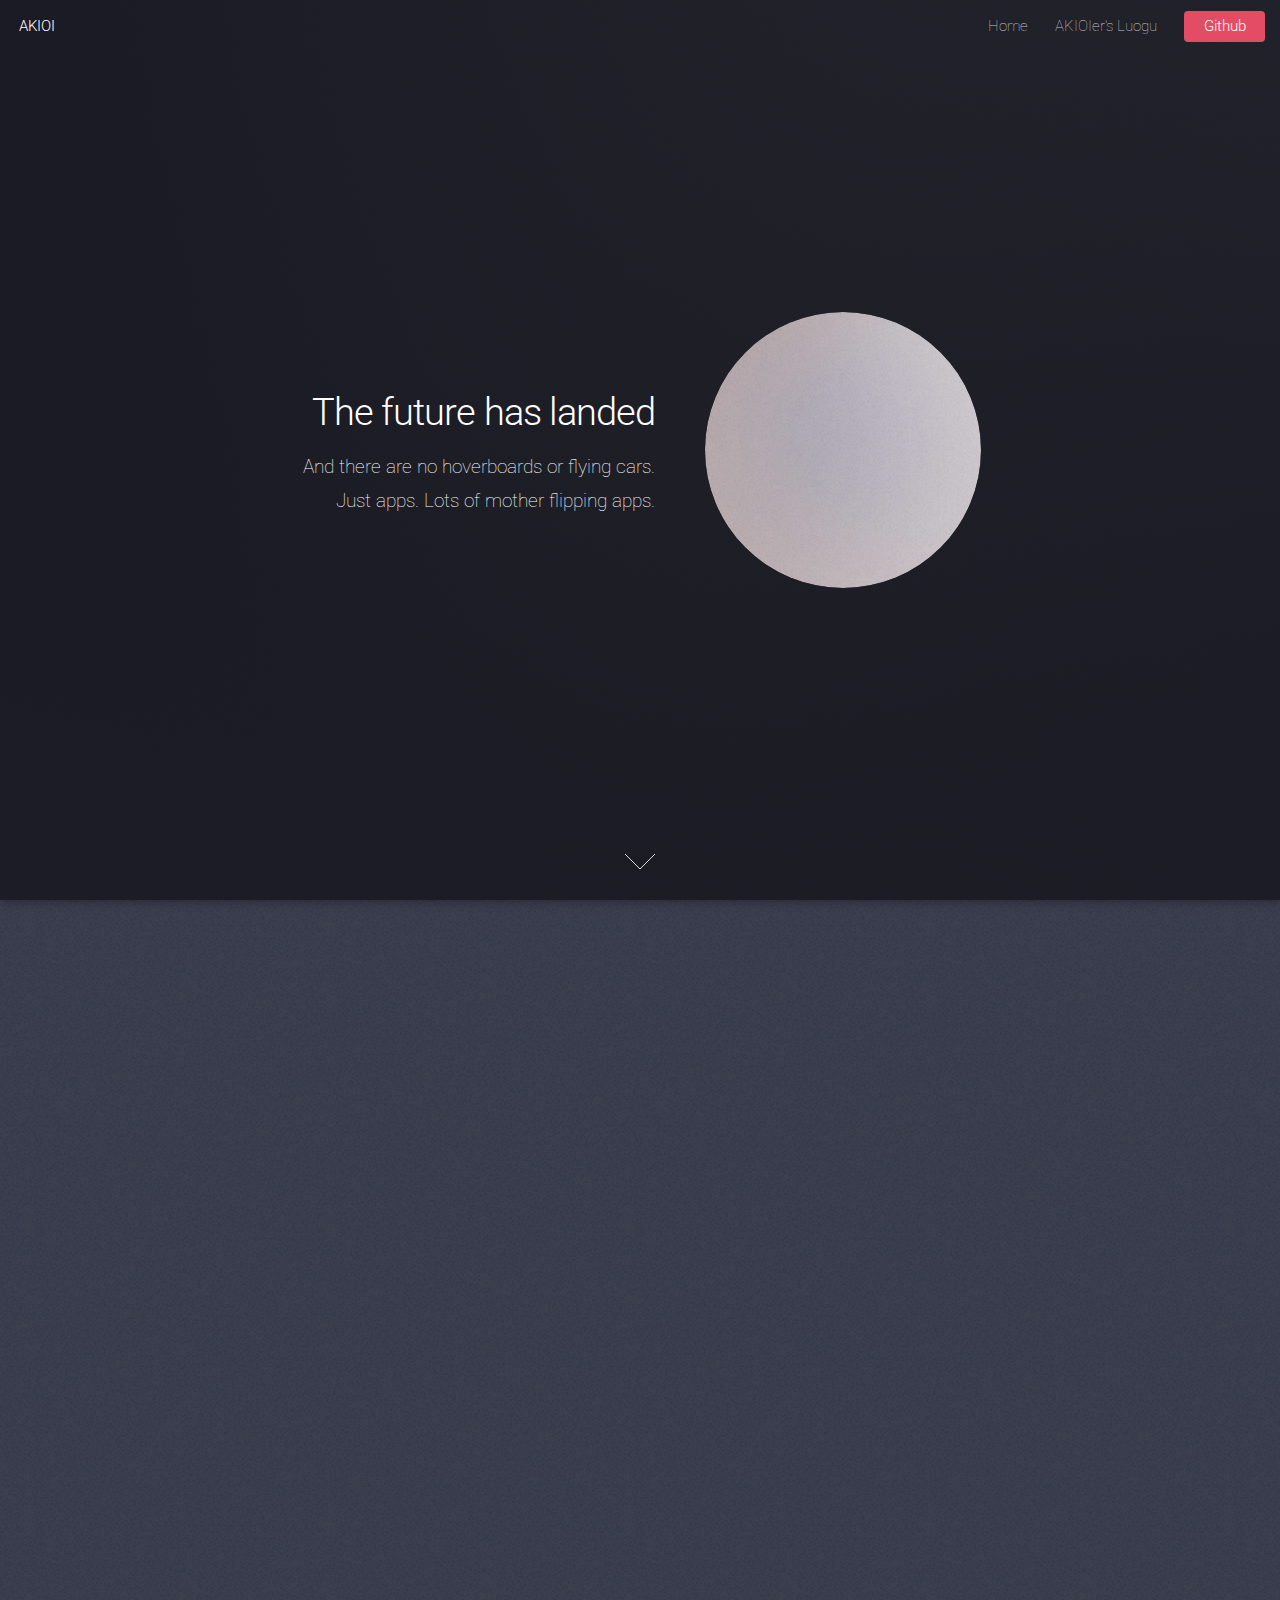
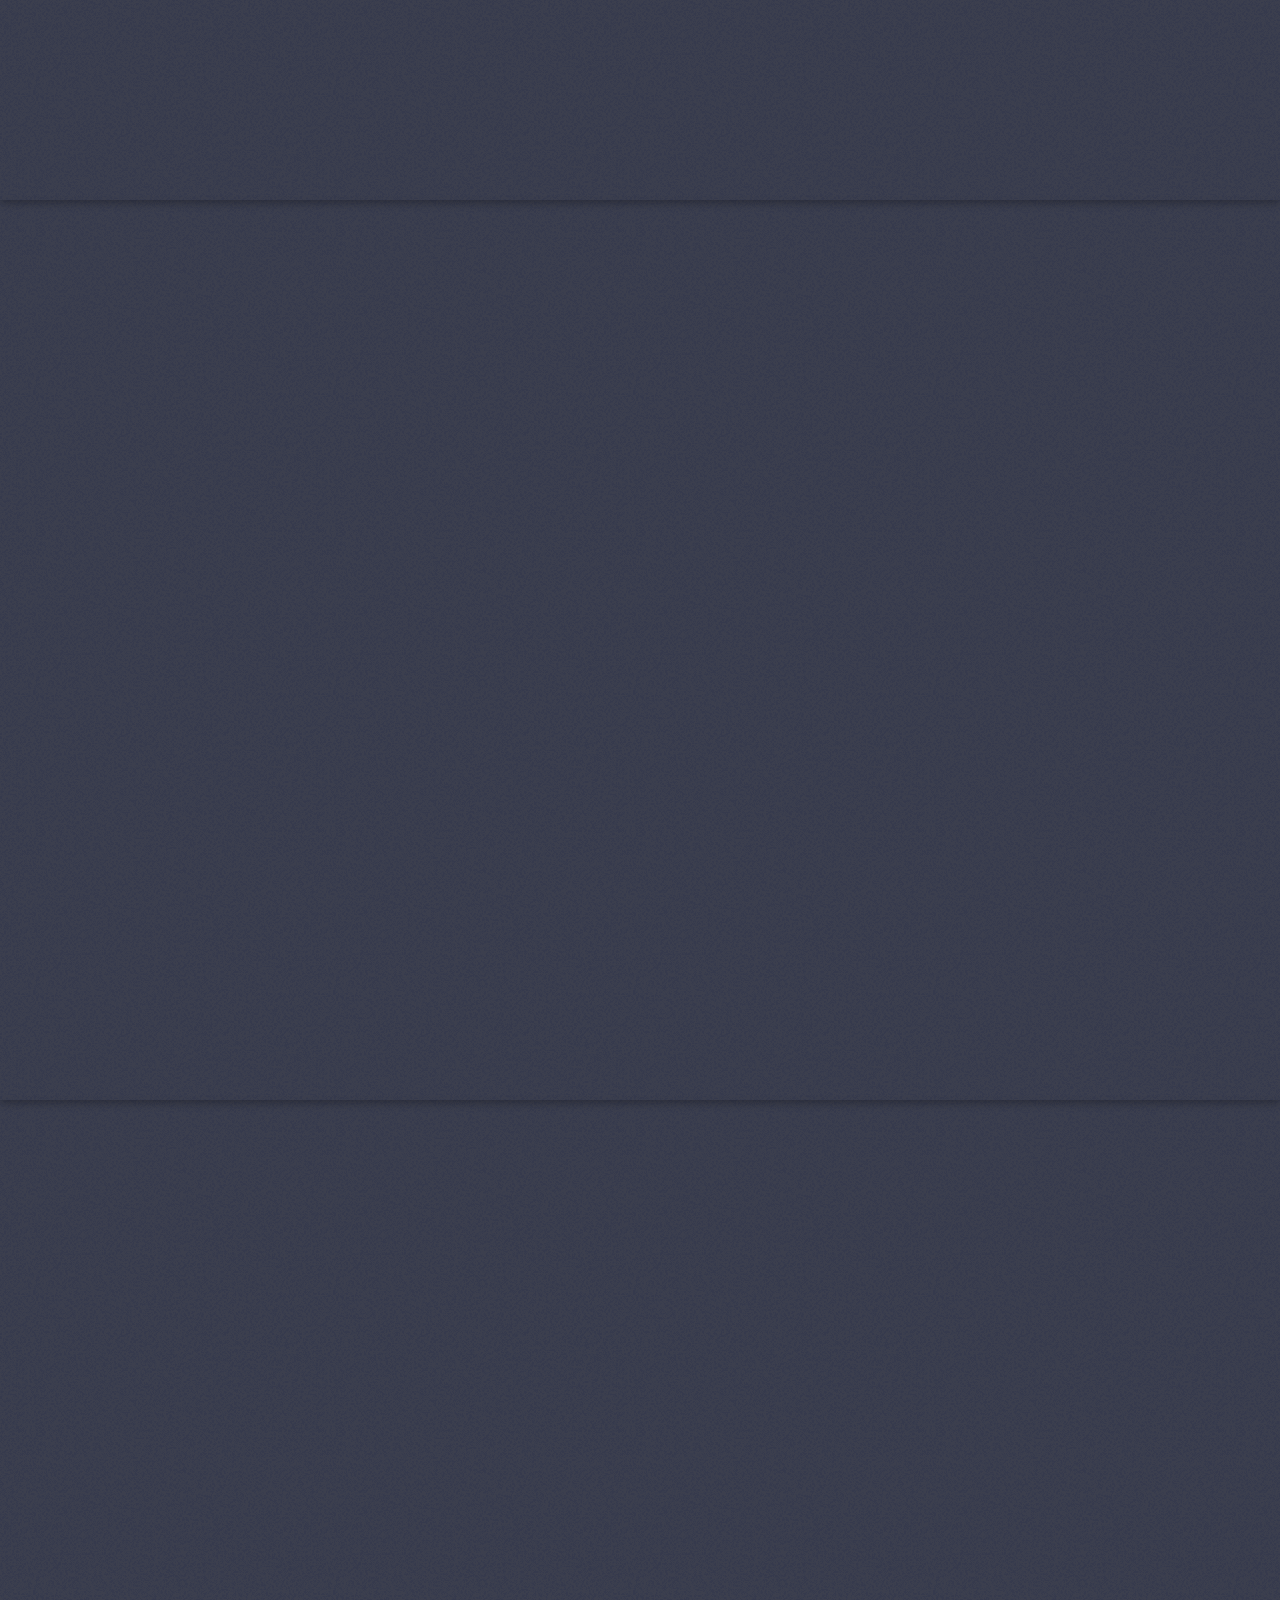
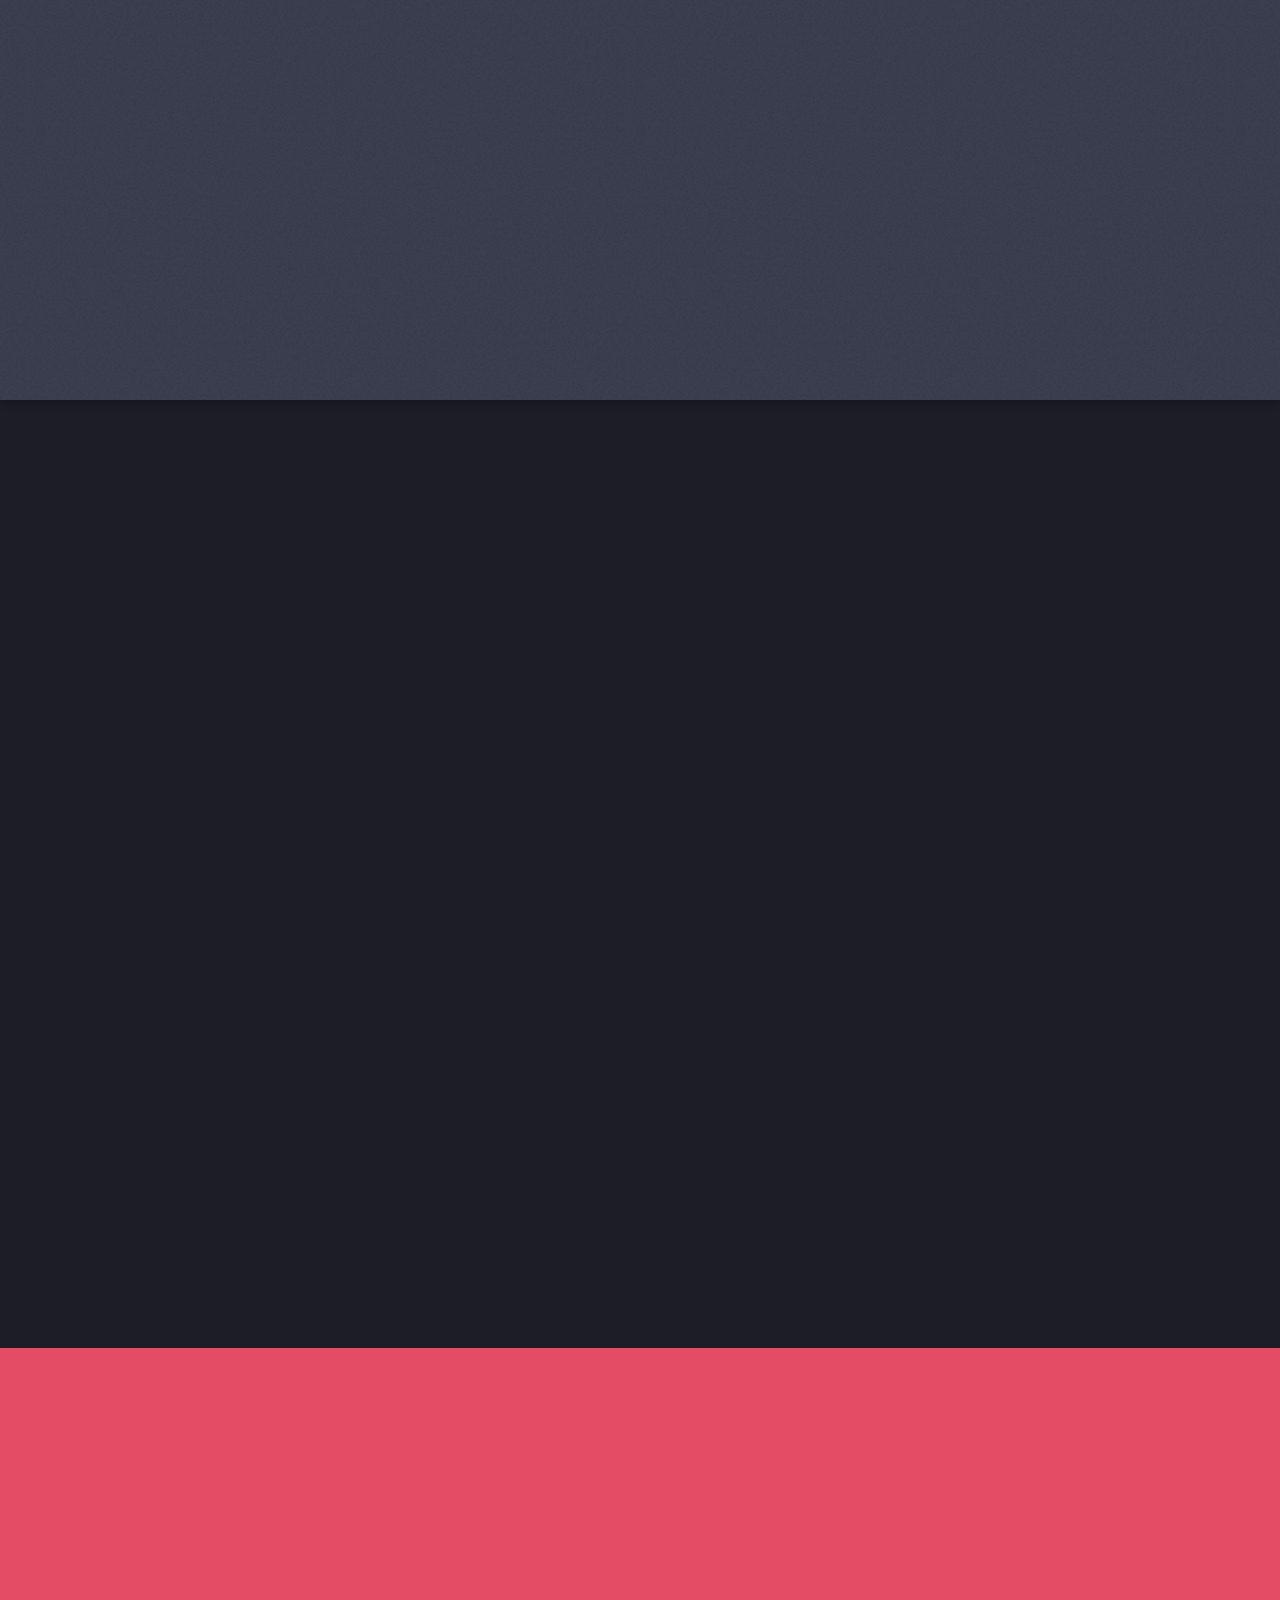
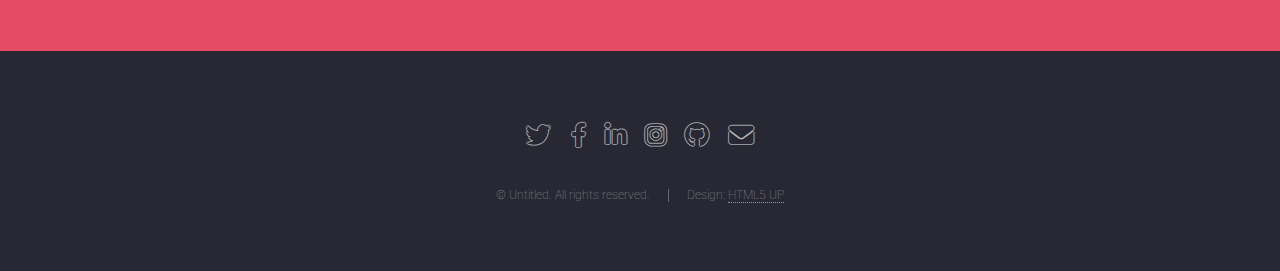
==== commit d3afcfc6: "2020/5/8" ====
--- a/index.html
+++ b/index.html
@@ -1,12 +1,12 @@
 <!DOCTYPE HTML>
 <!--
-	Landed by HTML5 UP
-	html5up.net | @ajlkn
-	Free for personal and commercial use under the CCA 3.0 license (html5up.net/license)
+	%%%Lzy
+	LzyGIA!!
 -->
 <html>
 	<head>
-		<title>Landed by HTML5 UP</title>
+		<title>AKIOI - LZY Orz Website</title>
+		<link rel="icon" href="favicon.ico" type="image/x-icon">
 		<meta charset="utf-8" />
 		<meta name="viewport" content="width=device-width, initial-scale=1, user-scalable=no" />
 		<link rel="stylesheet" href="assets/css/main.css" />
@@ -17,29 +17,12 @@
 
 			<!-- Header -->
 				<header id="header">
-					<h1 id="logo"><a href="index.html">Landed</a></h1>
+					<h1 id="logo"><a href="index.html">AKIOI</a></h1>
 					<nav id="nav">
 						<ul>
-							<li><a href="index.html">Home</a></li>
-							<li>
-								<a href="#">Layouts</a>
-								<ul>
-									<li><a href="left-sidebar.html">Left Sidebar</a></li>
-									<li><a href="right-sidebar.html">Right Sidebar</a></li>
-									<li><a href="no-sidebar.html">No Sidebar</a></li>
-									<li>
-										<a href="#">Submenu</a>
-										<ul>
-											<li><a href="#">Option 1</a></li>
-											<li><a href="#">Option 2</a></li>
-											<li><a href="#">Option 3</a></li>
-											<li><a href="#">Option 4</a></li>
-										</ul>
-									</li>
-								</ul>
-							</li>
-							<li><a href="elements.html">Elements</a></li>
-							<li><a href="#" class="button primary">Sign Up</a></li>
+							<li><a href="#">Home</a></li>
+							<li><a href="https://www.luogu.org/" target="_blank">AKIOIer's Luogu</a></li>
+							<li><a href="https://github.com/Blocks233/akioi/" target="_blank" class="button primary">Github</a></li>
 						</ul>
 					</nav>
 				</header>
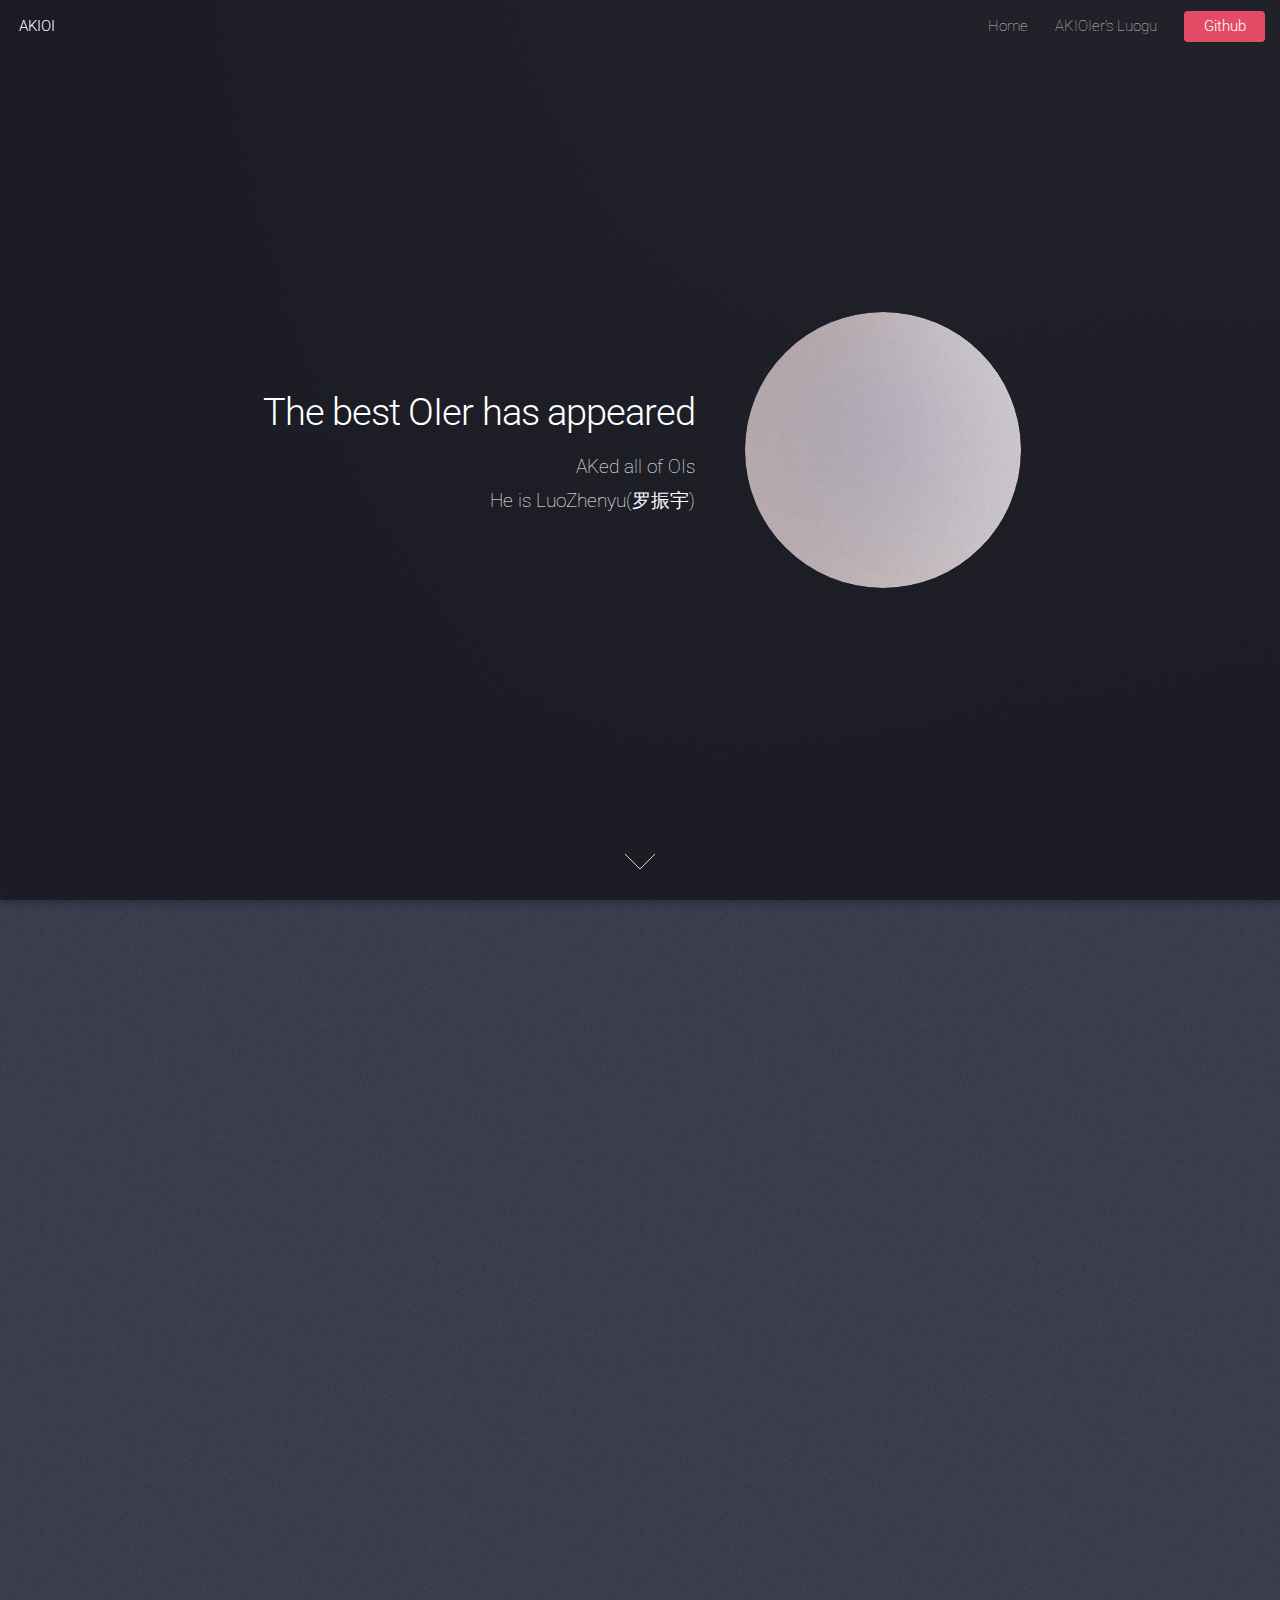
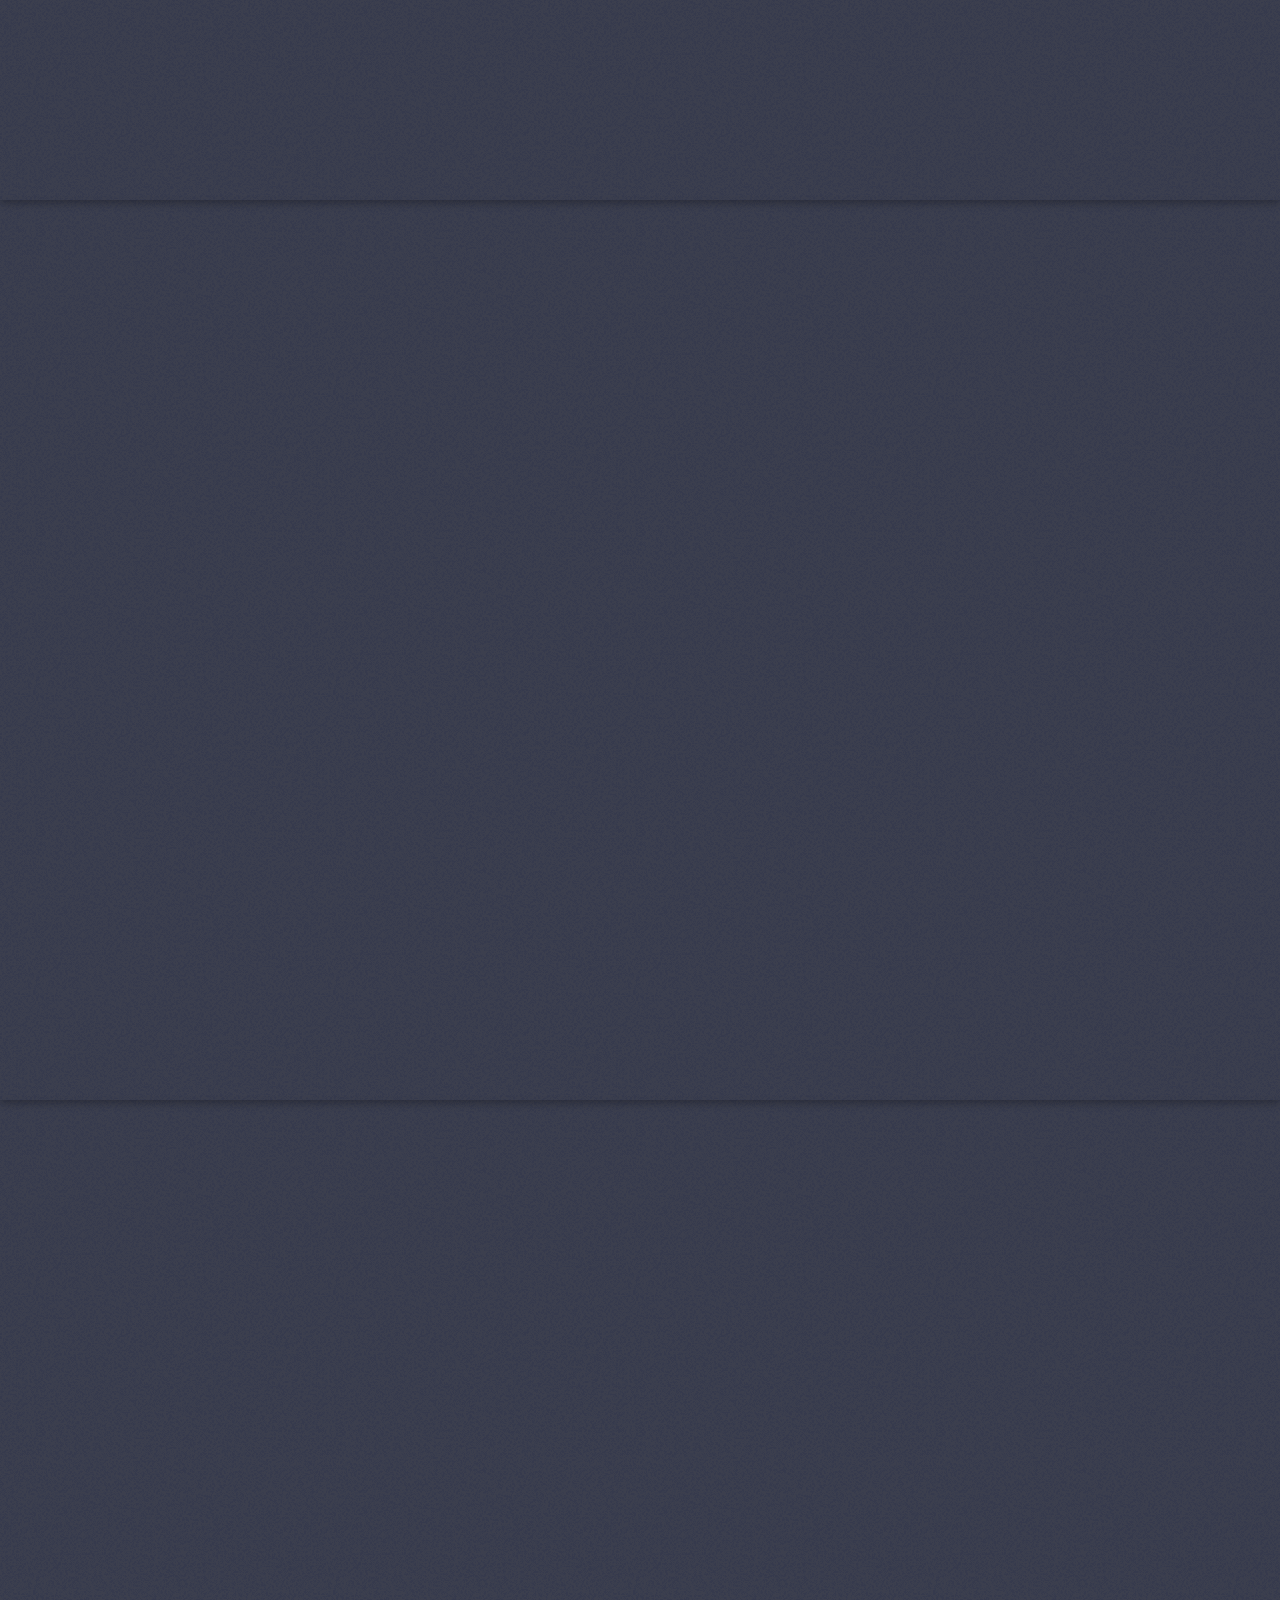
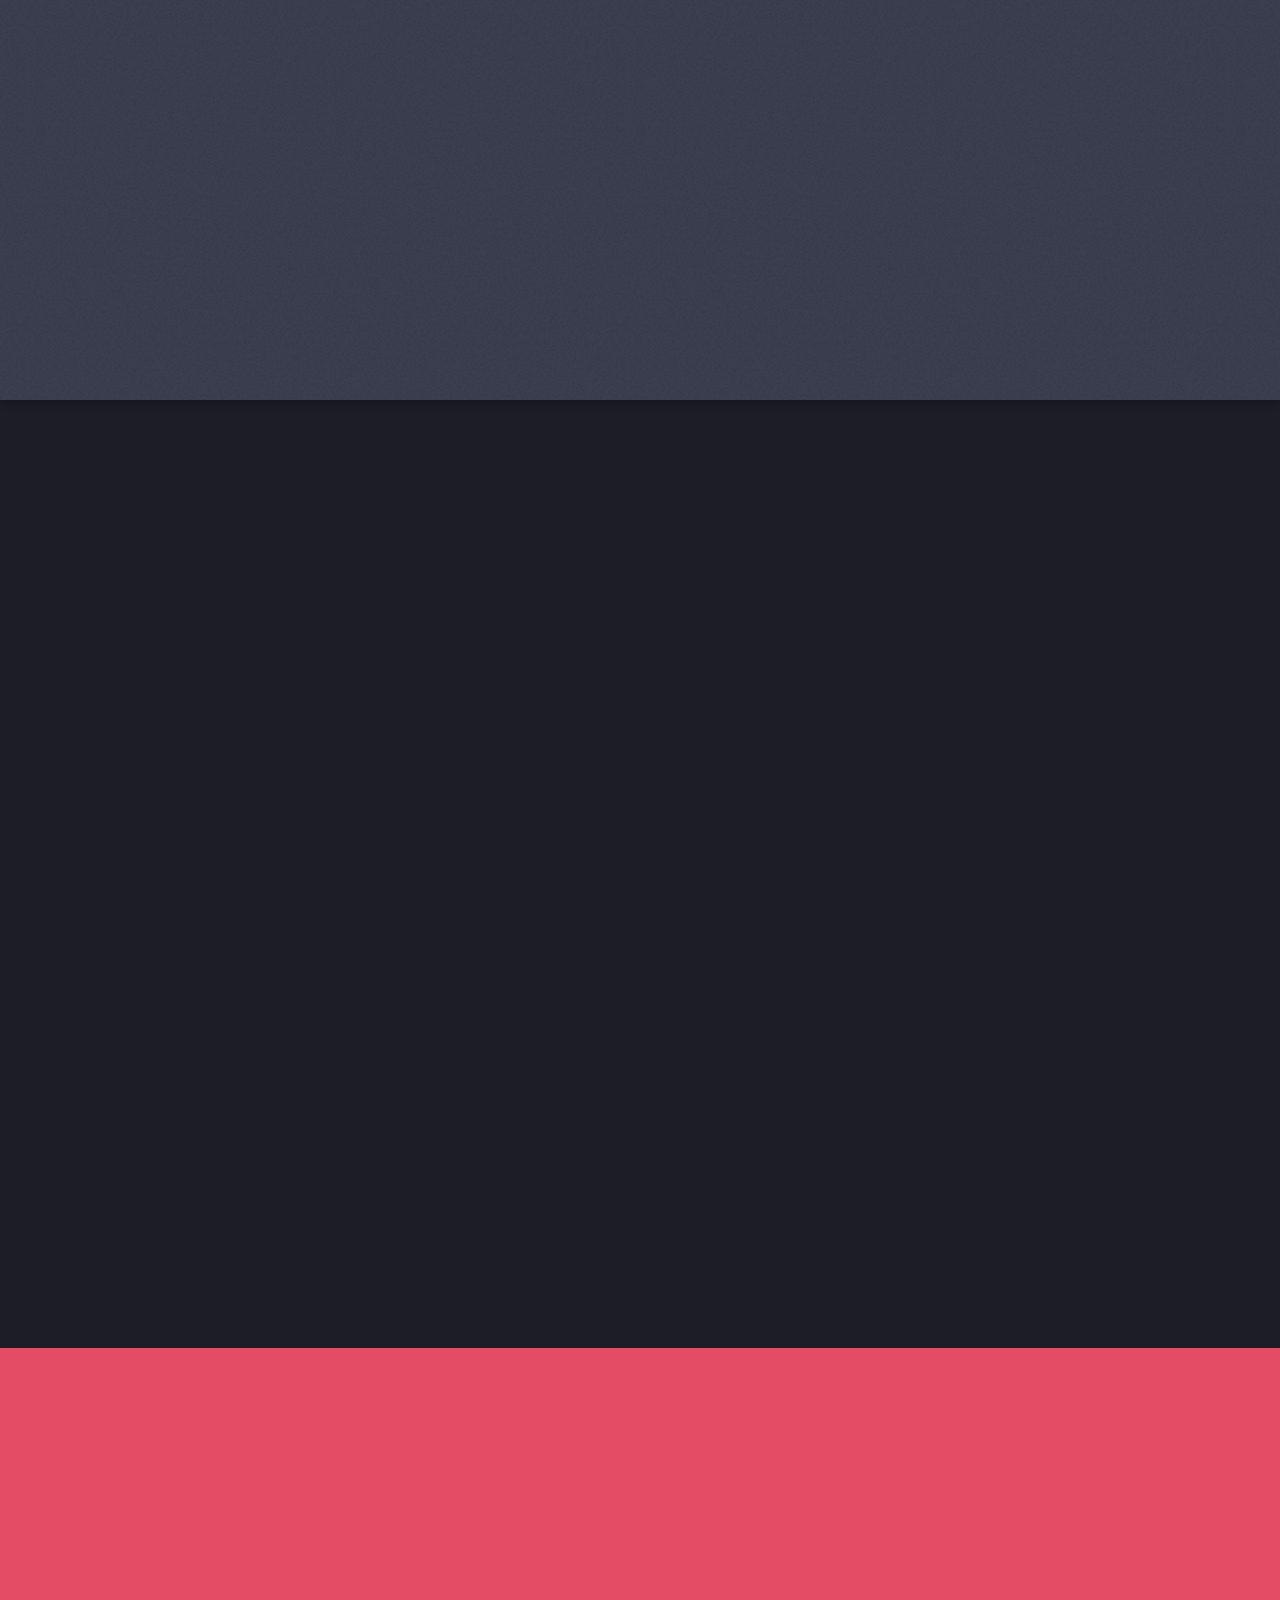
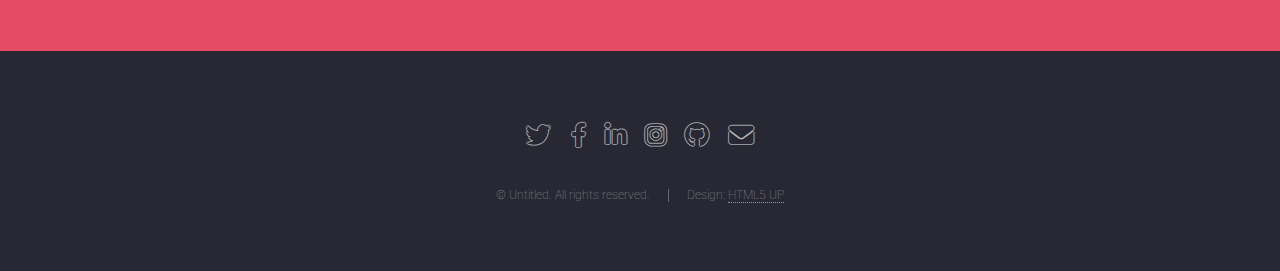
==== commit 8bd6aed2: "2020/5/8 - 2" ====
--- a/index.html
+++ b/index.html
@@ -31,9 +31,9 @@
 				<section id="banner">
 					<div class="content">
 						<header>
-							<h2>The future has landed</h2>
-							<p>And there are no hoverboards or flying cars.<br />
-							Just apps. Lots of mother flipping apps.</p>
+							<h2>The best OIer has appeared</h2>
+							<p>AKed all of OIs<br />
+							He is LuoZhenyu(罗振宇)</p>
 						</header>
 						<span class="image"><img src="images/pic01.jpg" alt="" /></span>
 					</div>
@@ -48,24 +48,34 @@
 							<div class="row">
 								<div class="col-4 col-12-medium">
 									<header>
-										<h2>Odio faucibus ipsum integer consequat</h2>
-										<p>Nascetur eu nibh vestibulum amet gravida nascetur praesent</p>
+										<h2>What is IOI? Is it hard to AK?</h2>
+										<p>什么是IOI? 它难AK吗？</p>
 									</header>
 								</div>
 								<div class="col-4 col-12-medium">
-									<p>Feugiat accumsan lorem eu ac lorem amet sed accumsan donec.
-									Blandit orci porttitor semper. Arcu phasellus tortor enim mi
-									nisi praesent dolor adipiscing. Integer mi sed nascetur cep aliquet
-									augue varius tempus lobortis porttitor accumsan consequat
-									adipiscing lorem dolor.</p>
+									<p>
+									The International Olympiad in Informatics (IOI) is an annual competitive programming competition for secondary school students. 
+									It is the second largest olympiad, after International Mathematical Olympiad, 
+									in terms of number of participating countries (83 at IOI 2017). The first IOI was held in 1989 in Pravetz, Bulgaria.<br />
+									The contest consists of two days of computer programming/coding and problem-solving of algorithmic nature. 
+									To deal with problems involving very large amounts of data, it is necessary to have not only programmers,
+									"but also creative coders, who can dream up what it is that the programmers need to tell the computer to do. 
+									The hard part isn't the programming, but the mathematics underneath it." Students at the IOI compete on an individual basis,
+									with up to four students competing from each participating country (with 81 countries in 2012). Students in the national teams are selected through national computing contests, 
+									such as the Australian Informatics Olympiad, British Informatics Olympiad, Indian Computing Olympiad or Bundeswettbewerb Informatik (Germany).
+									</p>
 								</div>
 								<div class="col-4 col-12-medium">
-									<p>Morbi enim nascetur et placerat lorem sed iaculis neque ante
-									adipiscing adipiscing metus massa. Blandit orci porttitor semper.
-									Arcu phasellus tortor enim mi mi nisi praesent adipiscing. Integer
-									mi sed nascetur cep aliquet augue varius tempus. Feugiat lorem
-									ipsum dolor nullam.</p>
+									<p>
+									國際資訊奧林匹亞競賽（International Olympiad in Informatics，IOI），
+									是針對中學生一年一度的資訊學科競賽。第一屆國際資訊奧林匹亞競賽於1989年在保加利亞的布拉維茨舉行。<br />
+									這項競賽包含兩天的電腦程式設計，主要程式語言以C++為主，解決各類演算法問題。選手以個人為單位，
+									每個國家最多可選派4名選手參加（2016年共有83個國家參賽）。參賽選手從各國相應電腦競賽中選拔。
+									</p>
 								</div>
+								<ul class="actions">
+									<li><a href="https://en.wikipedia.org/wiki/International_Olympiad_in_Informatics" class="button">Learn More</a></li>
+								</ul>
 							</div>
 						</div>
 					</div>
@@ -77,13 +87,29 @@
 					<span class="image fit main"><img src="images/pic03.jpg" alt="" /></span>
 					<div class="content">
 						<header>
-							<h2>Interdum amet non magna accumsan</h2>
-							<p>Nunc commodo accumsan eget id nisi eu col volutpat magna</p>
-						</header>
-						<p>Feugiat accumsan lorem eu ac lorem amet ac arcu phasellus tortor enim mi mi nisi praesent adipiscing. Integer mi sed nascetur cep aliquet augue varius tempus lobortis porttitor lorem et accumsan consequat adipiscing lorem.</p>
-						<ul class="actions">
-							<li><a href="#" class="button">Learn More</a></li>
-						</ul>
+							<h2>The history of Luozhenyu's AKIOIing - Three representatives</h2>
+							<p>罗振宇的AKIOI历史 - 三個代表</p>
+						</header>
+						<div class="col-4 col-12-medium">
+							<p>
+							「三個代表」重要思想是巨佬罗振宇对自己思想的官方表述，簡稱「三個代表」，於2020年2月30日正式提出，是罗振宇最廣為人知的語錄。
+							</p>
+							<p>
+							巨佬罗振宇始終代表OIer先進Duliu题的發展要求，代表Duliu题文化的前進方向，代表Oier的根本利益。
+							</p>
+							<p>
+							巨佬罗振宇始終代表OIer先進签到题的發展要求——就是OIer的理論、路線、綱領、方針、政策和各項工作，必須努力符合签到题的水度的規律，
+							體現不斷推動签到题的Duliu和發展的要求，尤其要體現推動签到题Duliu的要求，通過發展算法不斷提高OIer的自闭水平；
+							</p>
+							<p>
+							巨佬罗振宇始終代表OIer先進水题的前進方向——就是OIer的理論、路線、綱領、方針、政策和各項工作，必須努力體現水题面向現代化、面向世界、面向未來的，
+							民族的科學的大眾的OI文化的要求，促進全民族水题难度的不斷提高，為水题难度發展和算法進步提供精神動力和智力支持；
+							</p>
+							<p>
+							巨佬罗振宇始終代表OIer先進Duliu题的根本利益——就是OIer的理論、路線、綱領、方針、政策和各項工作，必須堅持把Duliu题的Duliu作為出發點和歸宿，
+							充分發揮OIer的積極性主動性創造性，在Duliu题不斷發展進步的基礎上，使OIer不斷獲得切實的骗分、女装、Duliu。
+							</p>
+						</div>
 					</div>
 					<a href="#three" class="goto-next scrolly">Next</a>
 				</section>
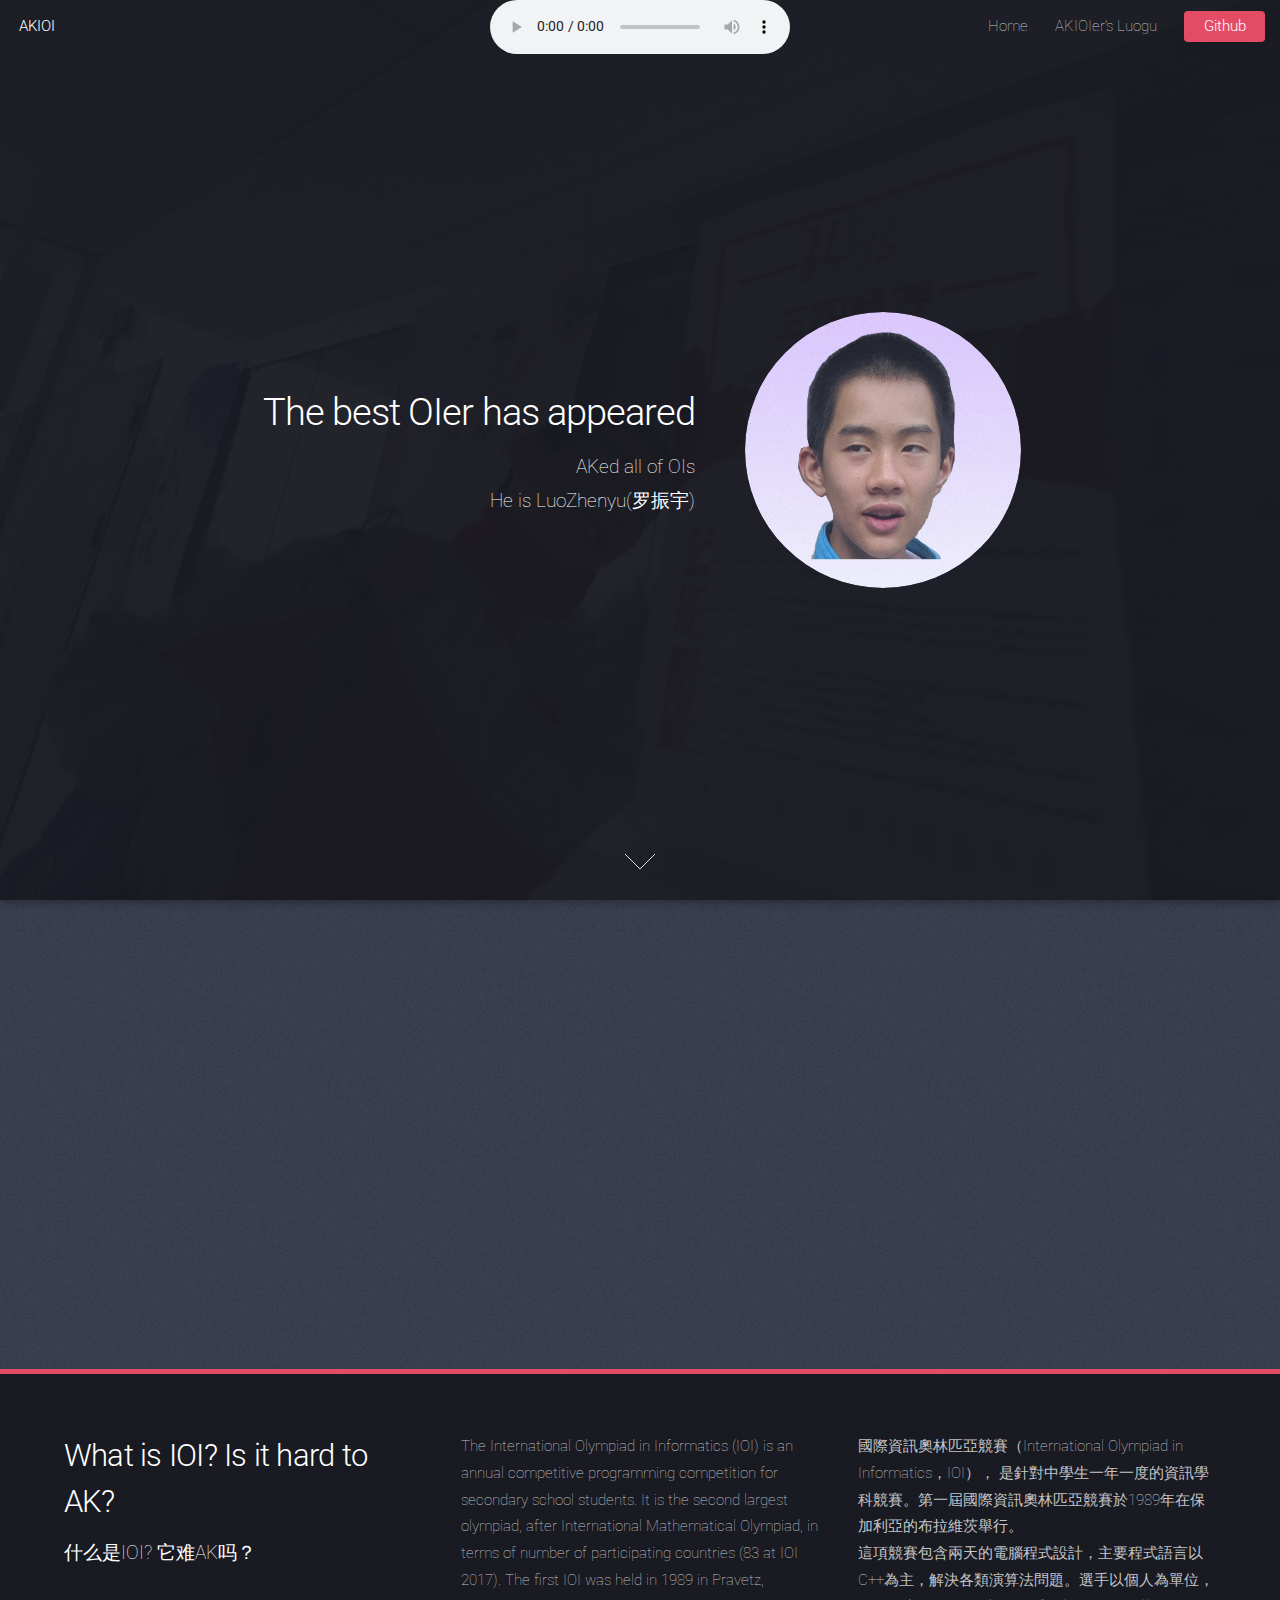
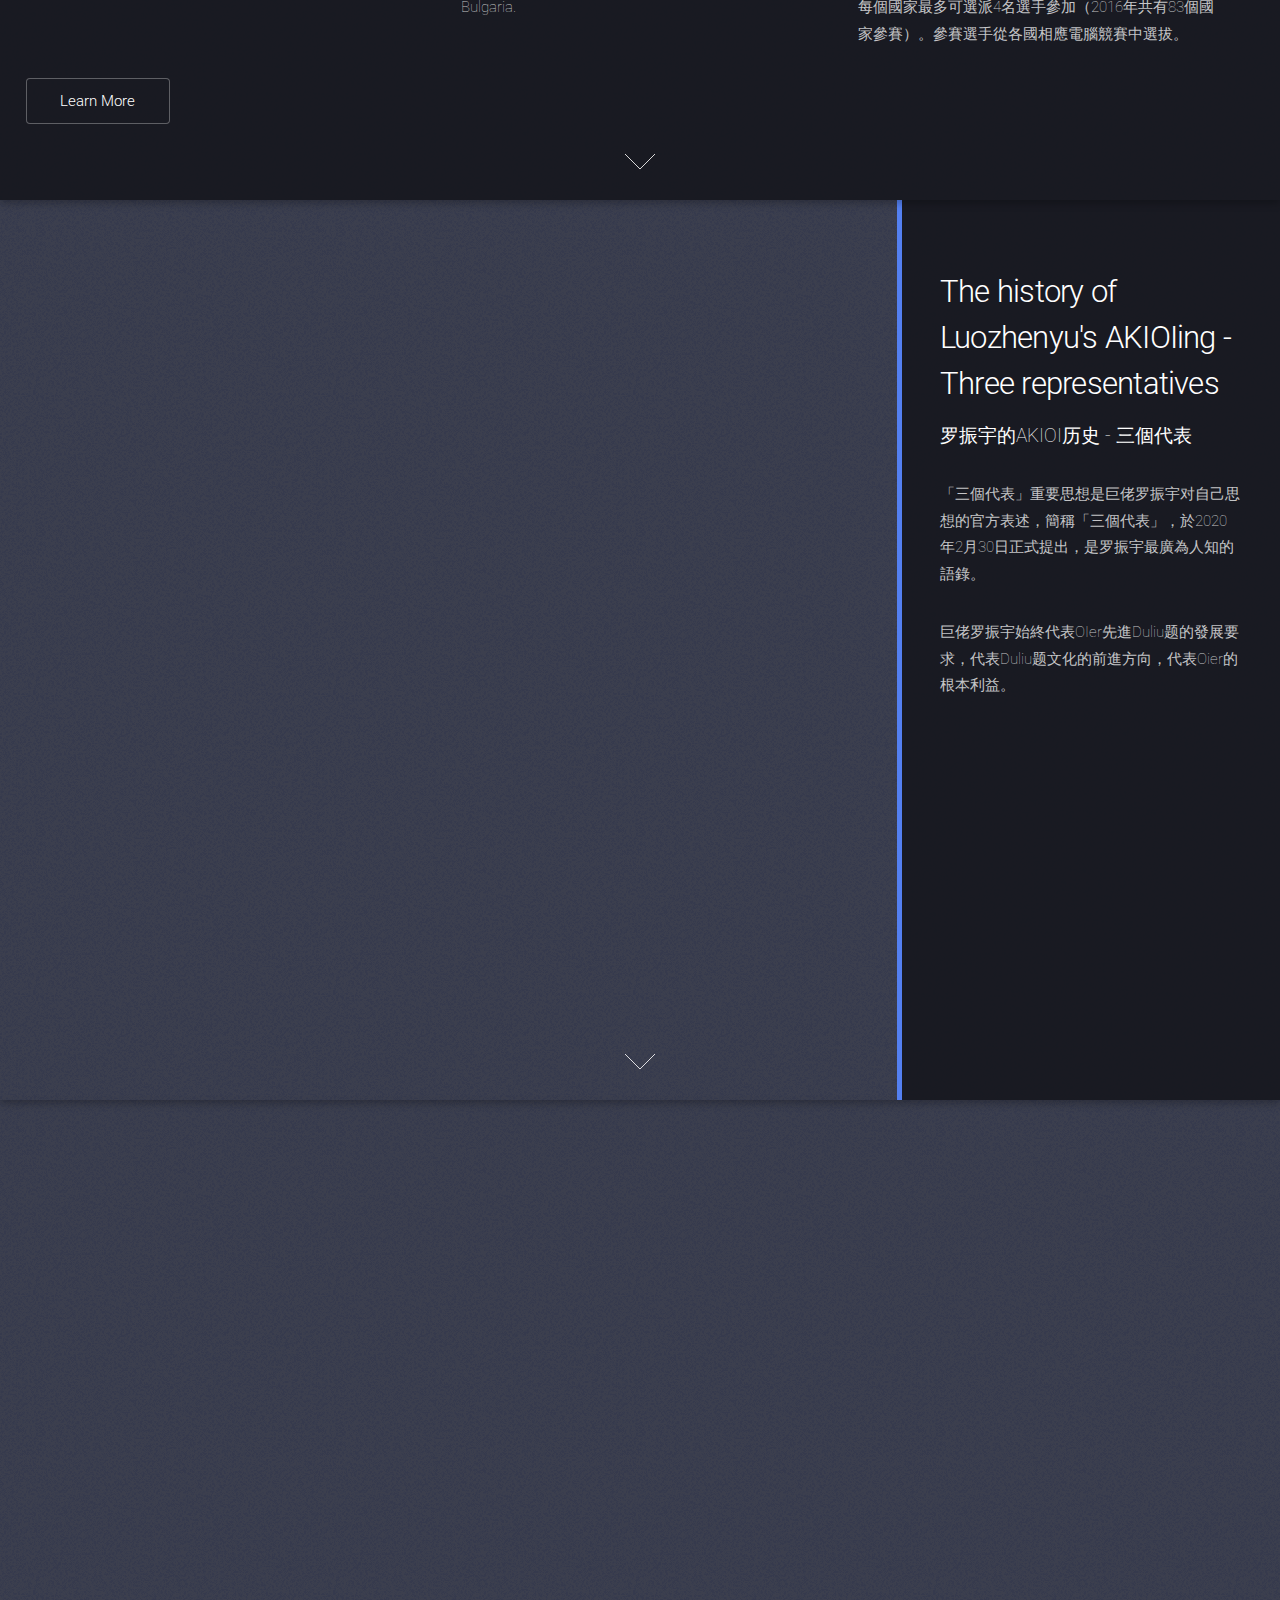
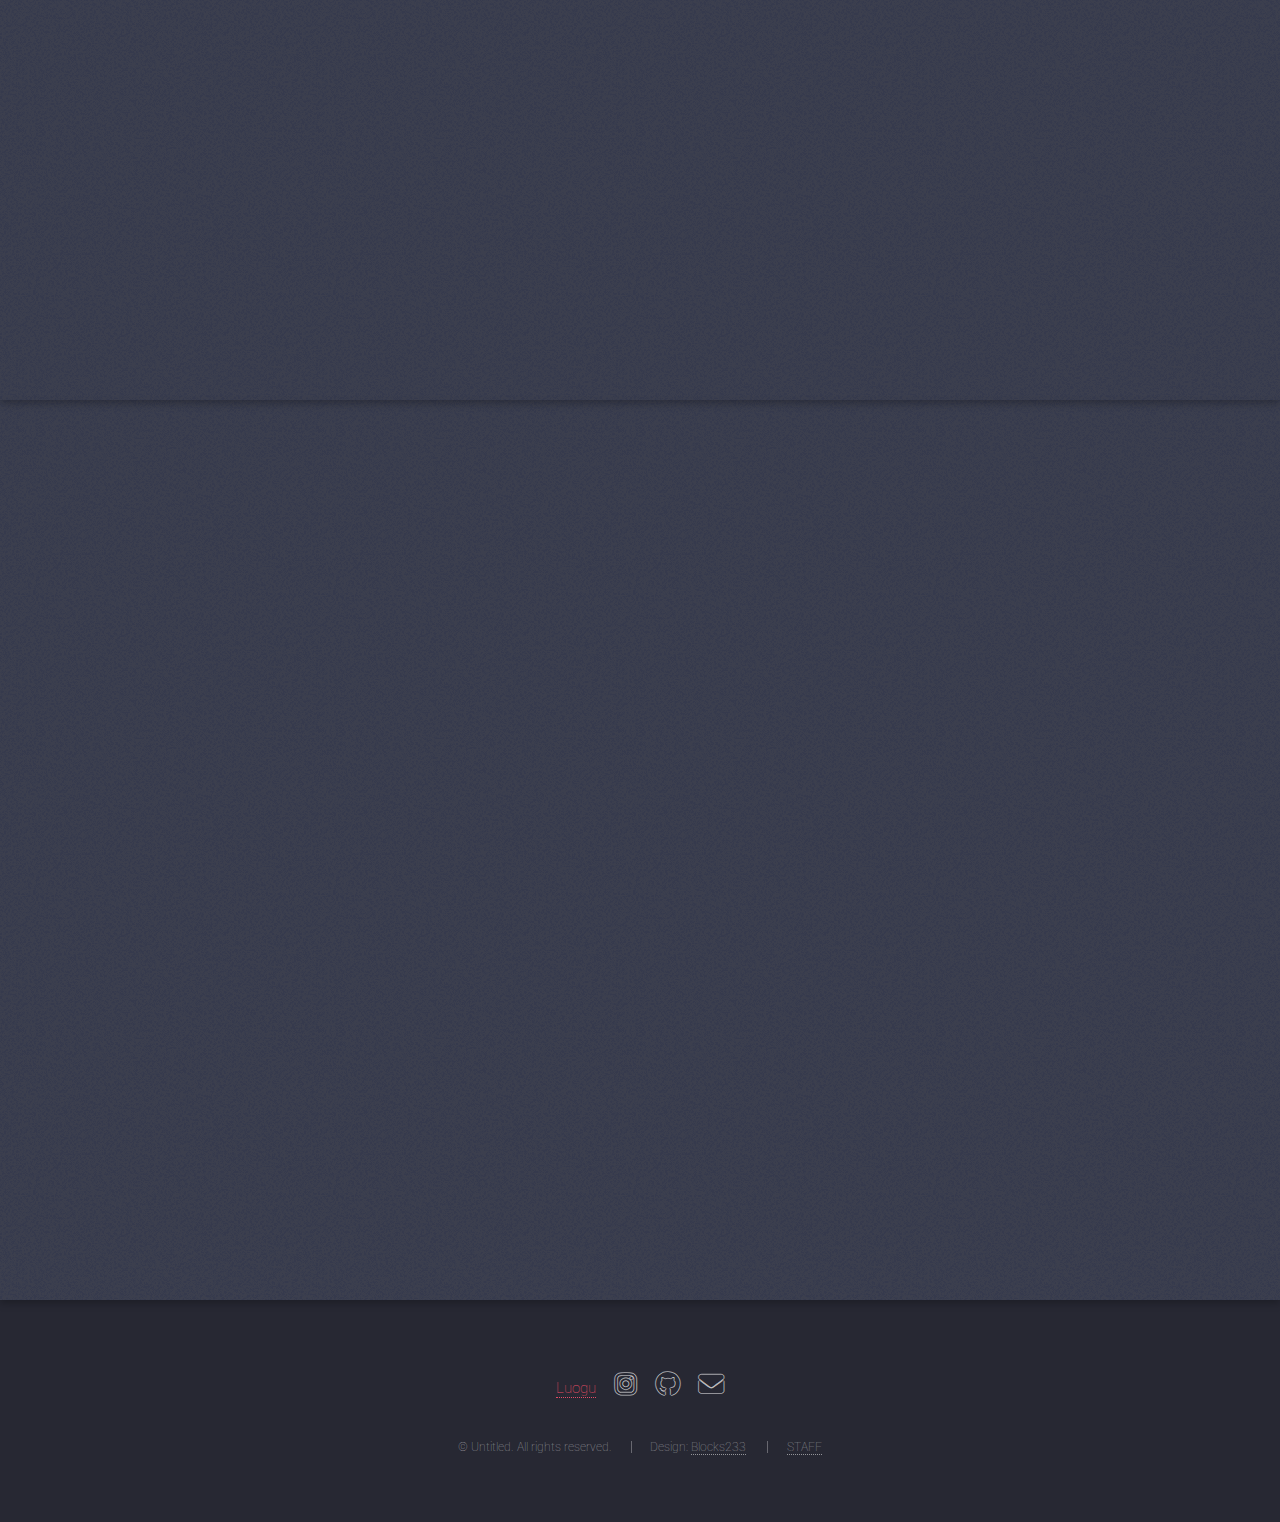
==== commit 8c745623: "2020-5-13" ====
--- a/index.html
+++ b/index.html
@@ -1,4 +1,4 @@
-<!DOCTYPE HTML>
+<!DOCTYPE HTML lang="zh-TW">
 <!--
 	%%%Lzy
 	LzyGIA!!
@@ -12,21 +12,31 @@
 		<link rel="stylesheet" href="assets/css/main.css" />
 		<noscript><link rel="stylesheet" href="assets/css/noscript.css" /></noscript>
 	</head>
+	
 	<body class="is-preload landing">
+		
 		<div id="page-wrapper">
-
+			
+			
 			<!-- Header -->
 				<header id="header">
 					<h1 id="logo"><a href="index.html">AKIOI</a></h1>
 					<nav id="nav">
 						<ul>
 							<li><a href="#">Home</a></li>
-							<li><a href="https://www.luogu.org/" target="_blank">AKIOIer's Luogu</a></li>
+							<li><a href="https://www.luogu.org/user/339172" target="_blank">AKIOIer's Luogu</a></li>
 							<li><a href="https://github.com/Blocks233/akioi/" target="_blank" class="button primary">Github</a></li>
 						</ul>
 					</nav>
+					<div align="center">
+						<audio controls="controls">
+							<source src="song.mp3" type="audio/mpeg">
+						</audio>
+					</div> 
 				</header>
-
+			
+			
+			
 			<!-- Banner -->
 				<section id="banner">
 					<div class="content">
@@ -39,7 +49,9 @@
 					</div>
 					<a href="#one" class="goto-next scrolly">Next</a>
 				</section>
-
+			
+			
+			
 			<!-- One -->
 				<section id="one" class="spotlight style1 bottom">
 					<span class="image fit main"><img src="images/pic02.jpg" alt="" /></span>
@@ -57,12 +69,6 @@
 									The International Olympiad in Informatics (IOI) is an annual competitive programming competition for secondary school students. 
 									It is the second largest olympiad, after International Mathematical Olympiad, 
 									in terms of number of participating countries (83 at IOI 2017). The first IOI was held in 1989 in Pravetz, Bulgaria.<br />
-									The contest consists of two days of computer programming/coding and problem-solving of algorithmic nature. 
-									To deal with problems involving very large amounts of data, it is necessary to have not only programmers,
-									"but also creative coders, who can dream up what it is that the programmers need to tell the computer to do. 
-									The hard part isn't the programming, but the mathematics underneath it." Students at the IOI compete on an individual basis,
-									with up to four students competing from each participating country (with 81 countries in 2012). Students in the national teams are selected through national computing contests, 
-									such as the Australian Informatics Olympiad, British Informatics Olympiad, Indian Computing Olympiad or Bundeswettbewerb Informatik (Germany).
 									</p>
 								</div>
 								<div class="col-4 col-12-medium">
@@ -97,18 +103,6 @@
 							<p>
 							巨佬罗振宇始終代表OIer先進Duliu题的發展要求，代表Duliu题文化的前進方向，代表Oier的根本利益。
 							</p>
-							<p>
-							巨佬罗振宇始終代表OIer先進签到题的發展要求——就是OIer的理論、路線、綱領、方針、政策和各項工作，必須努力符合签到题的水度的規律，
-							體現不斷推動签到题的Duliu和發展的要求，尤其要體現推動签到题Duliu的要求，通過發展算法不斷提高OIer的自闭水平；
-							</p>
-							<p>
-							巨佬罗振宇始終代表OIer先進水题的前進方向——就是OIer的理論、路線、綱領、方針、政策和各項工作，必須努力體現水题面向現代化、面向世界、面向未來的，
-							民族的科學的大眾的OI文化的要求，促進全民族水题难度的不斷提高，為水题难度發展和算法進步提供精神動力和智力支持；
-							</p>
-							<p>
-							巨佬罗振宇始終代表OIer先進Duliu题的根本利益——就是OIer的理論、路線、綱領、方針、政策和各項工作，必須堅持把Duliu题的Duliu作為出發點和歸宿，
-							充分發揮OIer的積極性主動性創造性，在Duliu题不斷發展進步的基礎上，使OIer不斷獲得切實的骗分、女装、Duliu。
-							</p>
 						</div>
 					</div>
 					<a href="#three" class="goto-next scrolly">Next</a>
@@ -119,95 +113,53 @@
 					<span class="image fit main bottom"><img src="images/pic04.jpg" alt="" /></span>
 					<div class="content">
 						<header>
-							<h2>Interdum felis blandit praesent sed augue</h2>
-							<p>Accumsan integer ultricies aliquam vel massa sapien phasellus</p>
+							<h2>*******************</h2>
+							<p>*******************</p>
 						</header>
-						<p>Feugiat accumsan lorem eu ac lorem amet ac arcu phasellus tortor enim mi mi nisi praesent adipiscing. Integer mi sed nascetur cep aliquet augue varius tempus lobortis porttitor lorem et accumsan consequat adipiscing lorem.</p>
+						<p>
+						*******************<br />*******************<br />*******************<br />*******************<br />
+						</p>
 						<ul class="actions">
 							<li><a href="#" class="button">Learn More</a></li>
 						</ul>
 					</div>
 					<a href="#four" class="goto-next scrolly">Next</a>
 				</section>
-
+				
 			<!-- Four -->
-				<section id="four" class="wrapper style1 special fade-up">
-					<div class="container">
-						<header class="major">
-							<h2>Accumsan sed tempus adipiscing blandit</h2>
-							<p>Iaculis ac volutpat vis non enim gravida nisi faucibus posuere arcu consequat</p>
+				<section id="four" class="spotlight style2 right">
+					<span class="image fit main"><img src="images/pic05.jpg" alt="" /></span>
+					<div class="content">
+						<header>
+							<h2>*******************</h2>
+							<p>*******************</p>
 						</header>
-						<div class="box alt">
-							<div class="row gtr-uniform">
-								<section class="col-4 col-6-medium col-12-xsmall">
-									<span class="icon solid alt major fa-chart-area"></span>
-									<h3>Ipsum sed commodo</h3>
-									<p>Feugiat accumsan lorem eu ac lorem amet accumsan donec. Blandit orci porttitor.</p>
-								</section>
-								<section class="col-4 col-6-medium col-12-xsmall">
-									<span class="icon solid alt major fa-comment"></span>
-									<h3>Eleifend lorem ornare</h3>
-									<p>Feugiat accumsan lorem eu ac lorem amet accumsan donec. Blandit orci porttitor.</p>
-								</section>
-								<section class="col-4 col-6-medium col-12-xsmall">
-									<span class="icon solid alt major fa-flask"></span>
-									<h3>Cubilia cep lobortis</h3>
-									<p>Feugiat accumsan lorem eu ac lorem amet accumsan donec. Blandit orci porttitor.</p>
-								</section>
-								<section class="col-4 col-6-medium col-12-xsmall">
-									<span class="icon solid alt major fa-paper-plane"></span>
-									<h3>Non semper interdum</h3>
-									<p>Feugiat accumsan lorem eu ac lorem amet accumsan donec. Blandit orci porttitor.</p>
-								</section>
-								<section class="col-4 col-6-medium col-12-xsmall">
-									<span class="icon solid alt major fa-file"></span>
-									<h3>Odio laoreet accumsan</h3>
-									<p>Feugiat accumsan lorem eu ac lorem amet accumsan donec. Blandit orci porttitor.</p>
-								</section>
-								<section class="col-4 col-6-medium col-12-xsmall">
-									<span class="icon solid alt major fa-lock"></span>
-									<h3>Massa arcu accumsan</h3>
-									<p>Feugiat accumsan lorem eu ac lorem amet accumsan donec. Blandit orci porttitor.</p>
-								</section>
-							</div>
+						<div class="col-4 col-12-medium">
+							<p>
+							*******************<br />*******************<br />*******************<br />*******************<br />
+							</p>
+							<p>
+							*******************<br />*******************<br />*******************<br />*******************<br />
+							</p>
 						</div>
-						<footer class="major">
-							<ul class="actions special">
-								<li><a href="#" class="button">Magna sed feugiat</a></li>
-							</ul>
-						</footer>
 					</div>
+					<a href="#footer" class="goto-next scrolly">Next</a>
 				</section>
 
-			<!-- Five -->
-				<section id="five" class="wrapper style2 special fade">
-					<div class="container">
-						<header>
-							<h2>Magna faucibus lorem diam</h2>
-							<p>Ante metus praesent faucibus ante integer id accumsan eleifend</p>
-						</header>
-						<form method="post" action="#" class="cta">
-							<div class="row gtr-uniform gtr-50">
-								<div class="col-8 col-12-xsmall"><input type="email" name="email" id="email" placeholder="Your Email Address" /></div>
-								<div class="col-4 col-12-xsmall"><input type="submit" value="Get Started" class="fit primary" /></div>
-							</div>
-						</form>
-					</div>
-				</section>
-
+				
 			<!-- Footer -->
 				<footer id="footer">
 					<ul class="icons">
-						<li><a href="#" class="icon brands alt fa-twitter"><span class="label">Twitter</span></a></li>
-						<li><a href="#" class="icon brands alt fa-facebook-f"><span class="label">Facebook</span></a></li>
-						<li><a href="#" class="icon brands alt fa-linkedin-in"><span class="label">LinkedIn</span></a></li>
-						<li><a href="#" class="icon brands alt fa-instagram"><span class="label">Instagram</span></a></li>
-						<li><a href="#" class="icon brands alt fa-github"><span class="label">GitHub</span></a></li>
-						<li><a href="#" class="icon solid alt fa-envelope"><span class="label">Email</span></a></li>
+						<li><a href="https://www.luogu.org/user/192501" target="_blank"><span class="label">Luogu</span></a></li>
+						<li><a href="https://www.instagram.com/blocks233/" target="_blank" class="icon brands alt fa-instagram"><span class="label">Instagram</span></a></li>
+						<li><a href="https://github.com/Blocks233" target="_blank" class="icon brands alt fa-github"><span class="label">GitHub</span></a></li>
+						<li><a href="mailto:byangshuxiangb@gmail.com" target="_blank" class="icon solid alt fa-envelope"><span class="label">Email</span></a></li>
 					</ul>
 					<ul class="copyright">
-						<li>&copy; Untitled. All rights reserved.</li><li>Design: <a href="http://html5up.net">HTML5 UP</a></li>
+						<li>&copy; Untitled. All rights reserved.</li><li>Design: <a href="https://github.com/Blocks233" target="_blank">Blocks233</a></li>
+						<li><a href="STAFF.html" target="_blank">STAFF</a></li>
 					</ul>
+					
 				</footer>
 
 		</div>
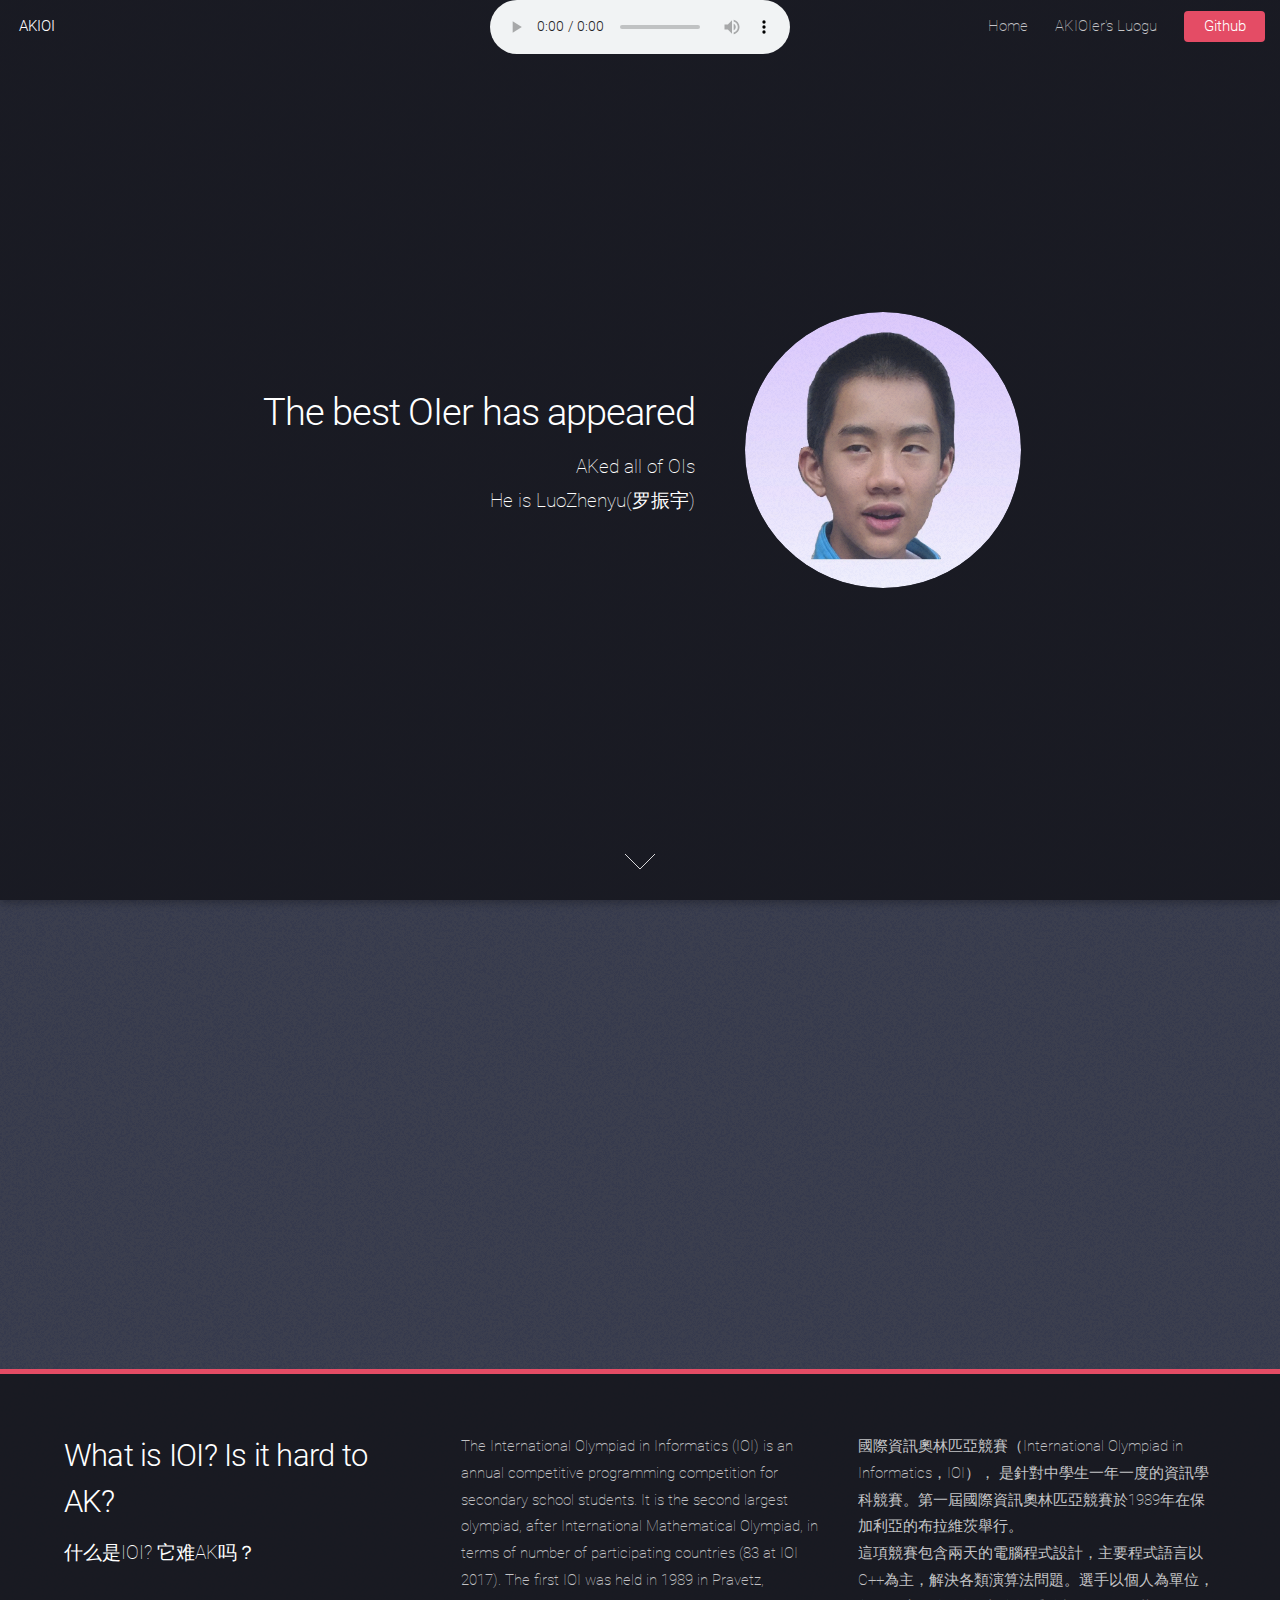
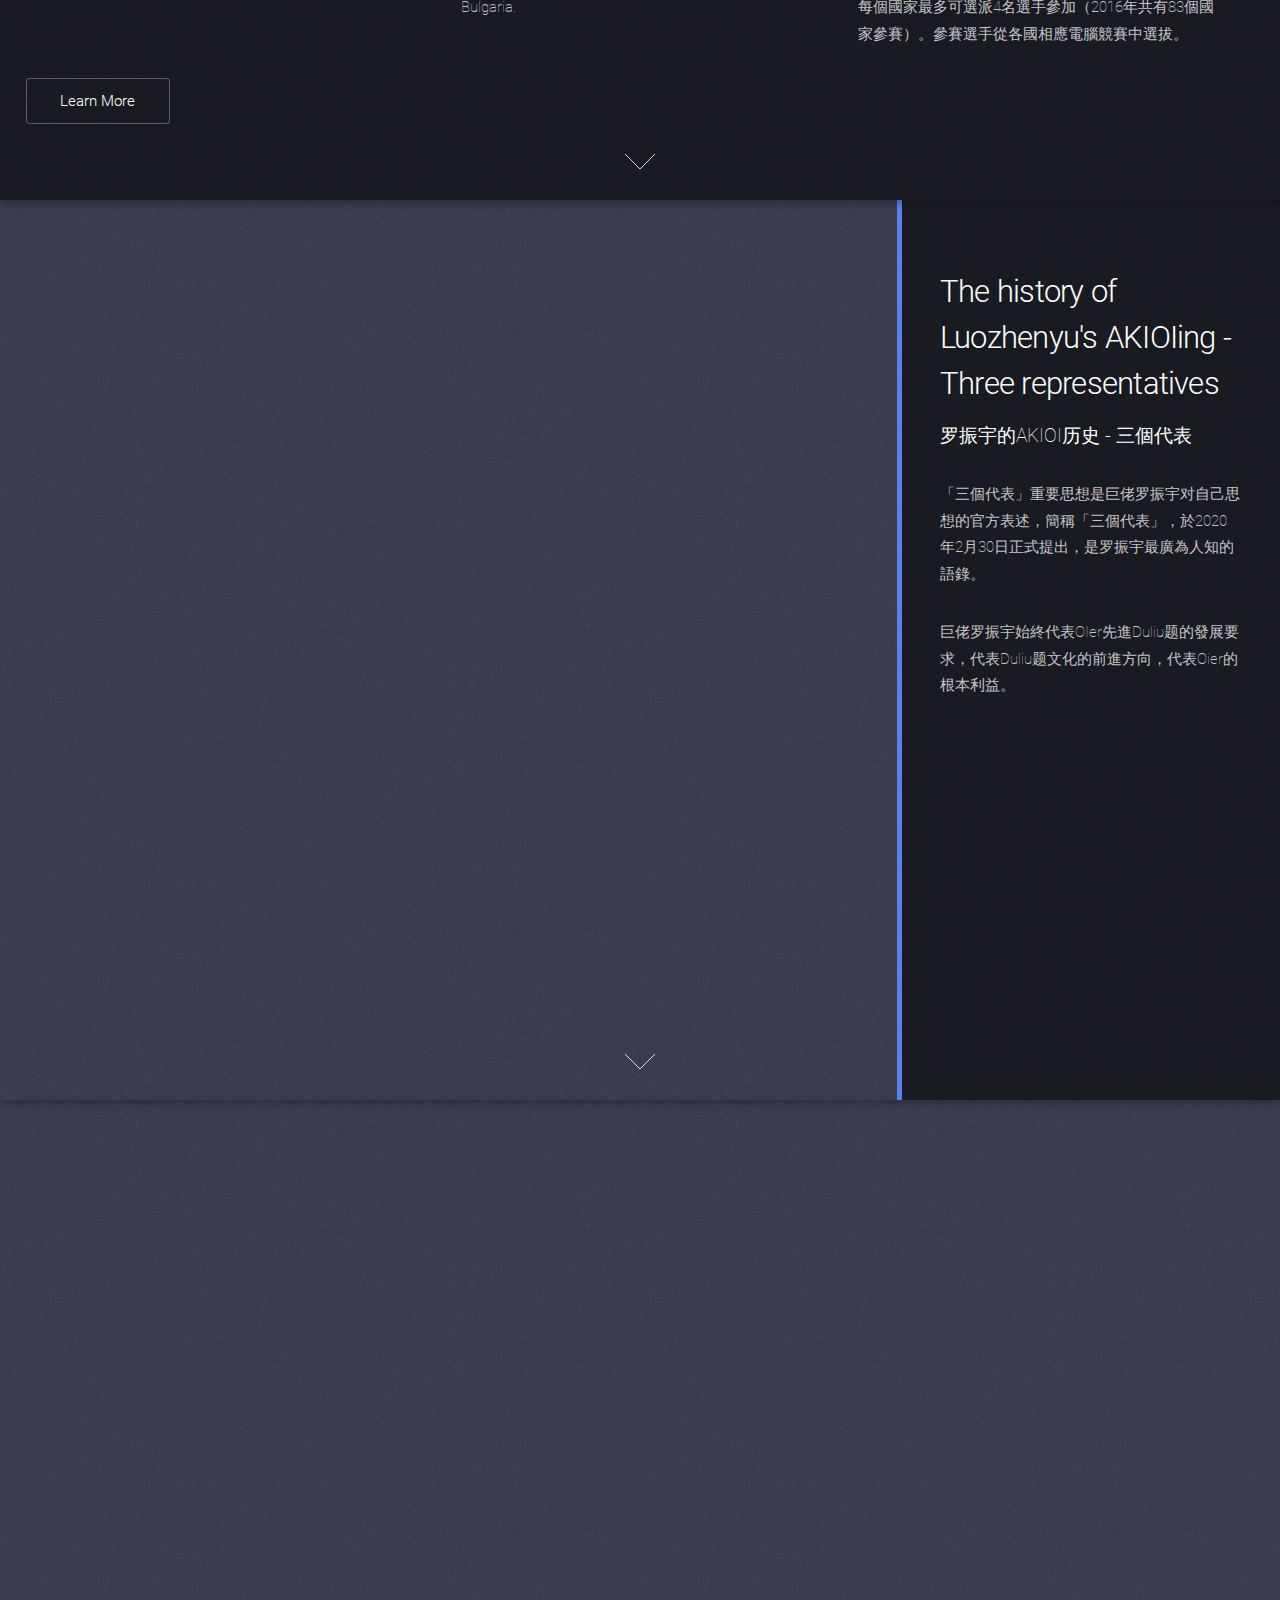
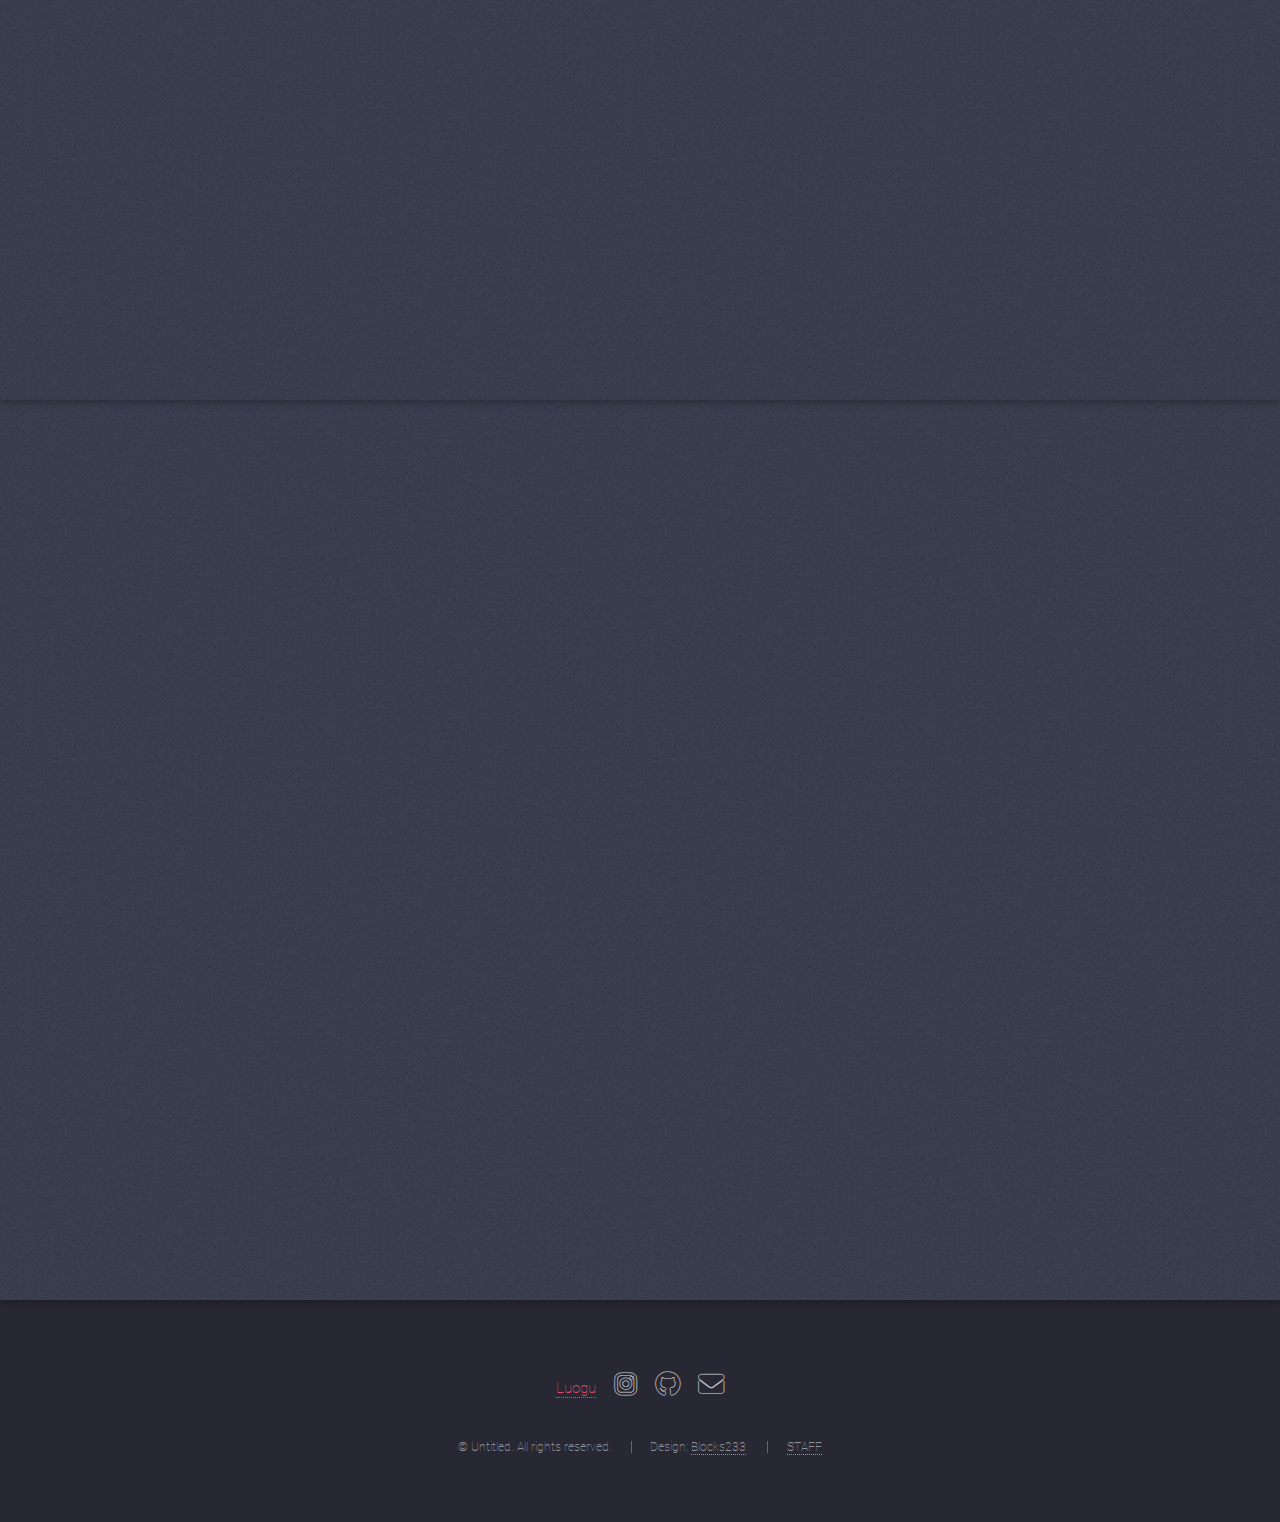
==== commit f20ef07b: "2020-5-13-4" ====
--- a/index.html
+++ b/index.html
@@ -45,7 +45,7 @@
 							<p>AKed all of OIs<br />
 							He is LuoZhenyu(罗振宇)</p>
 						</header>
-						<span class="image"><img src="images/pic01.jpg" alt="" /></span>
+						<span class="image"><img src="images/pic01.webp" alt="" /></span>
 					</div>
 					<a href="#one" class="goto-next scrolly">Next</a>
 				</section>
@@ -54,7 +54,7 @@
 			
 			<!-- One -->
 				<section id="one" class="spotlight style1 bottom">
-					<span class="image fit main"><img src="images/pic02.jpg" alt="" /></span>
+					<span class="image fit main"><img src="images/pic02.webp" alt="" /></span>
 					<div class="content">
 						<div class="container">
 							<div class="row">
@@ -90,7 +90,7 @@
 
 			<!-- Two -->
 				<section id="two" class="spotlight style2 right">
-					<span class="image fit main"><img src="images/pic03.jpg" alt="" /></span>
+					<span class="image fit main"><img src="images/pic03.webp" alt="" /></span>
 					<div class="content">
 						<header>
 							<h2>The history of Luozhenyu's AKIOIing - Three representatives</h2>
@@ -110,7 +110,7 @@
 
 			<!-- Three -->
 				<section id="three" class="spotlight style3 left">
-					<span class="image fit main bottom"><img src="images/pic04.jpg" alt="" /></span>
+					<span class="image fit main bottom"><img src="images/pic04.webp" alt="" /></span>
 					<div class="content">
 						<header>
 							<h2>*******************</h2>
@@ -128,7 +128,7 @@
 				
 			<!-- Four -->
 				<section id="four" class="spotlight style2 right">
-					<span class="image fit main"><img src="images/pic05.jpg" alt="" /></span>
+					<span class="image fit main"><img src="images/pic05.webp" alt="" /></span>
 					<div class="content">
 						<header>
 							<h2>*******************</h2>
--- a/assets/css/main.css
+++ b/assets/css/main.css
@@ -1,5 +1,5 @@
 @import url("fontawesome-all.min.css");
-@import url("https://fonts.googleapis.com/css?family=Roboto:100,300,100italic,300italic");
+@import url("googleapi.css");
 
 /*
 	Landed by HTML5 UP
